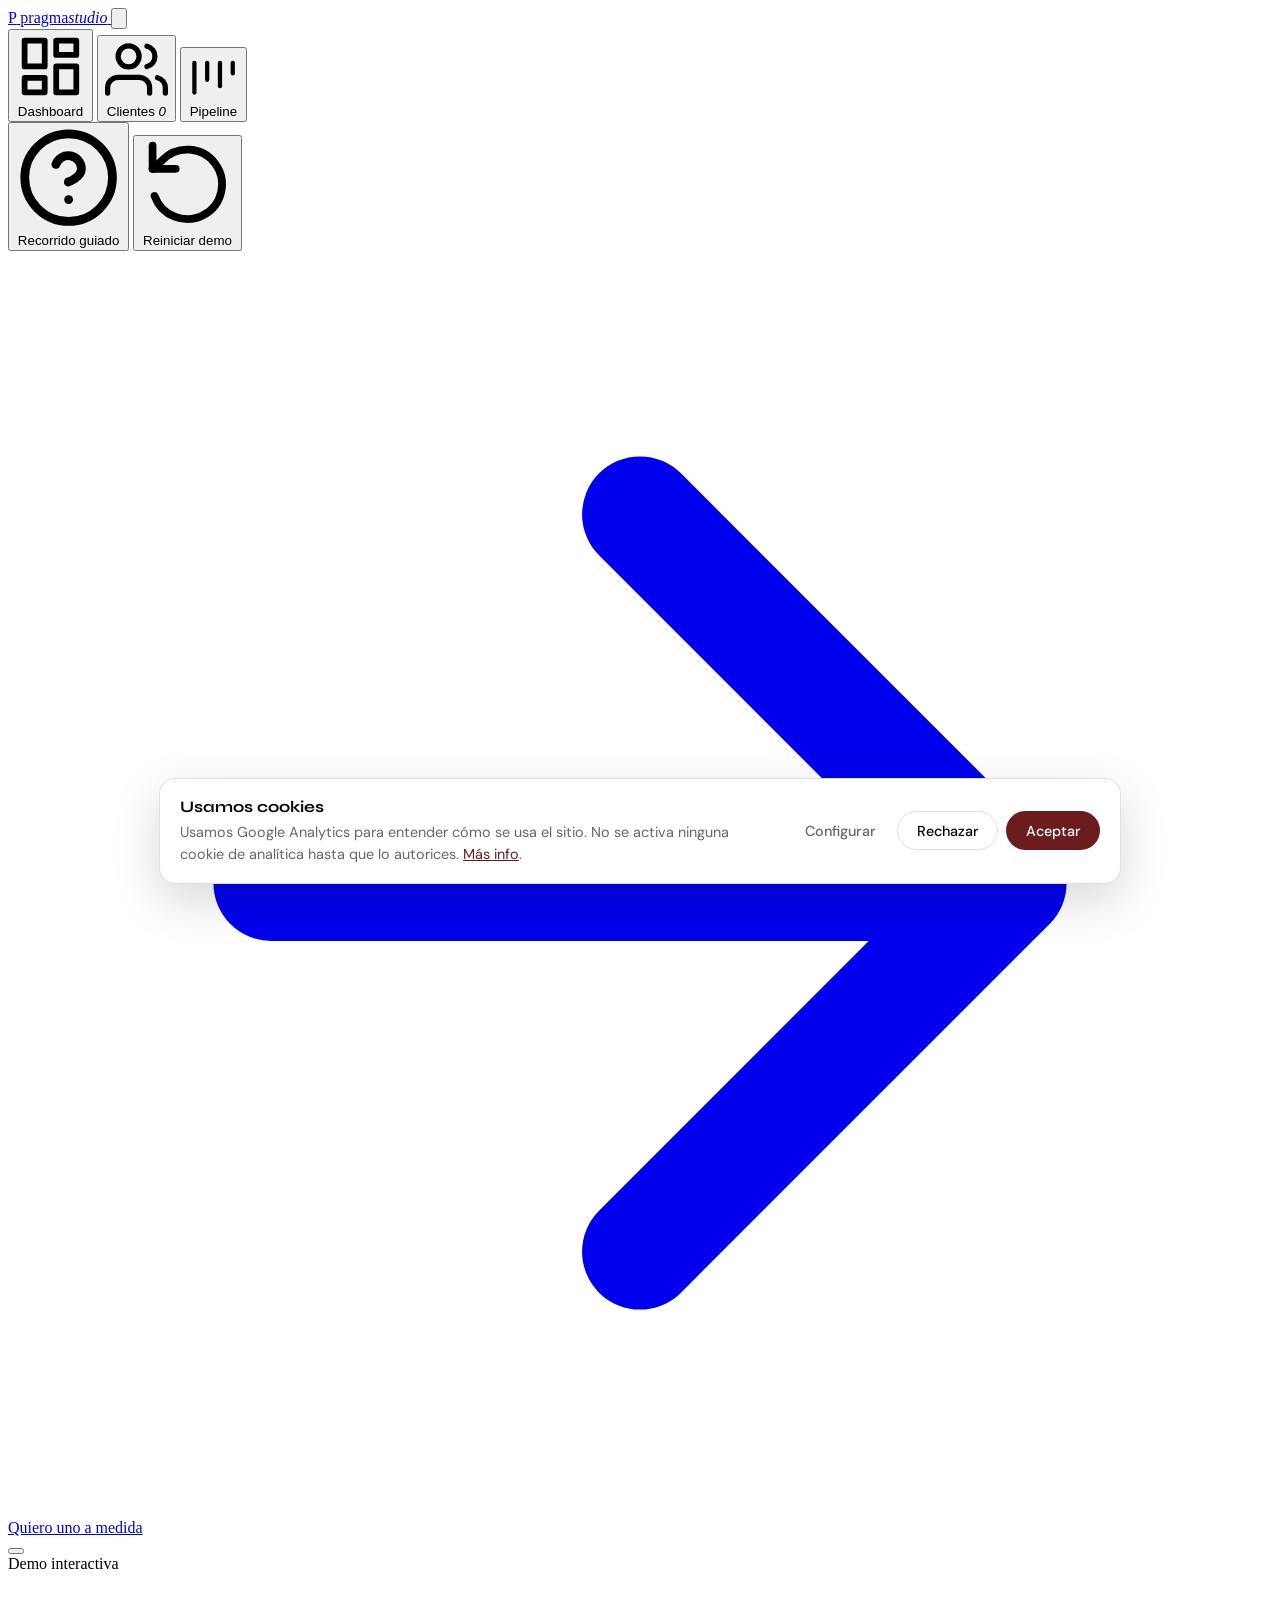
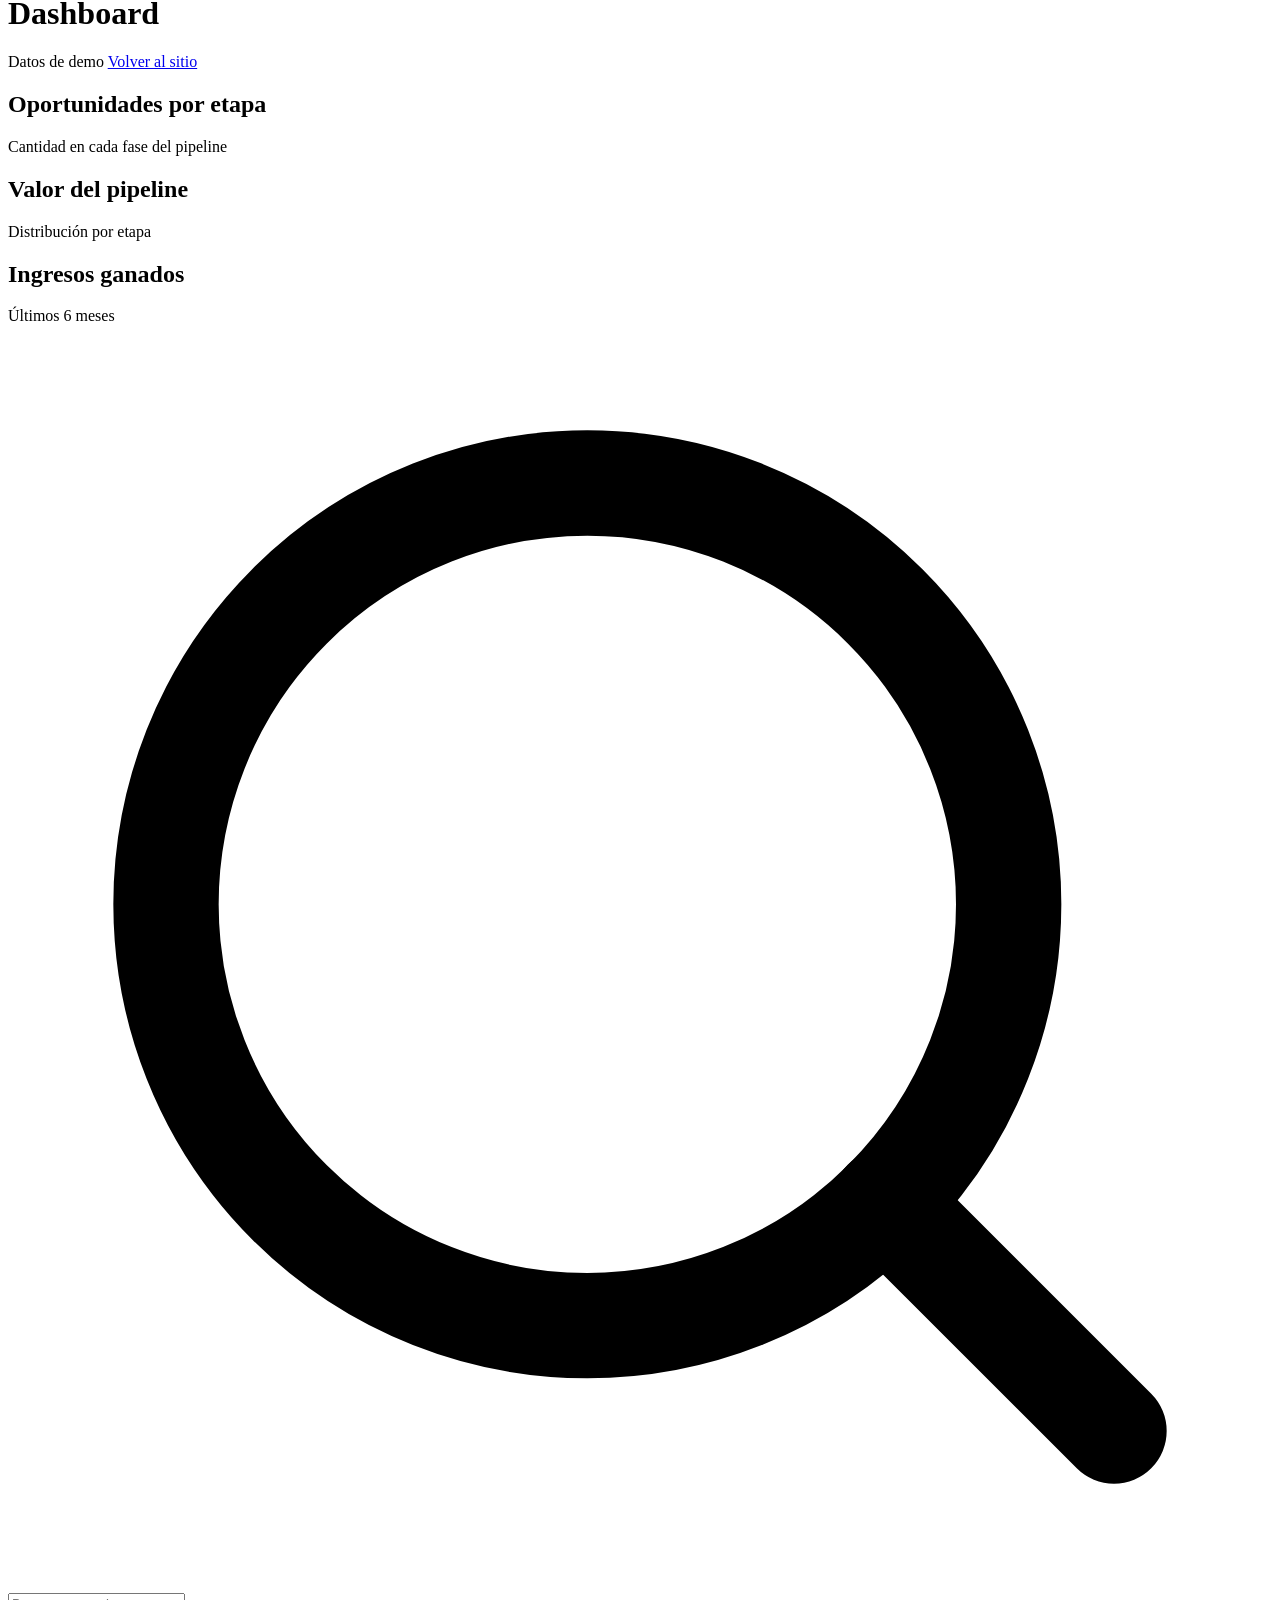
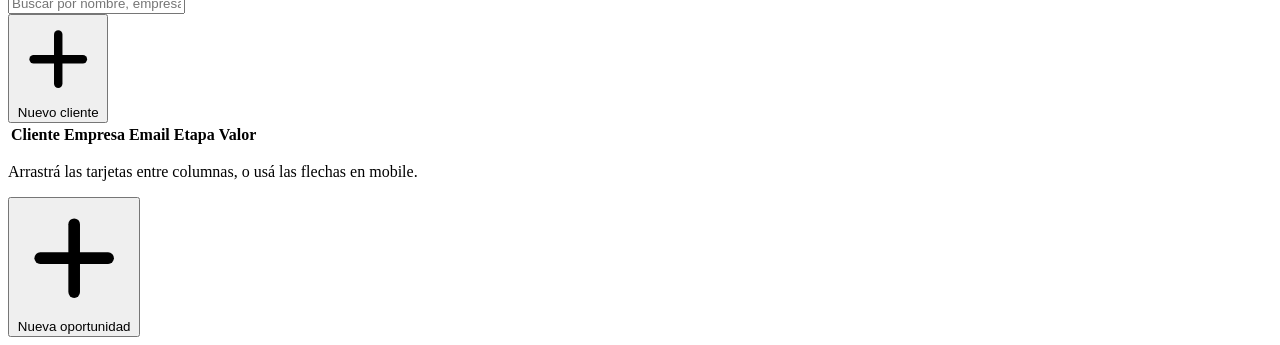
==== demo-crm.html @ 0d22bc85 "Add SEO, privacy, consent and AI-visibility infrastructure SEO técnico: - robots.txt (allow-all, Goo" ====
<!DOCTYPE html>
<html lang="es">

<head>
  <meta charset="UTF-8">
  <!-- Google tag (gtag.js) + Consent Mode v2 -->
  <script async src="https://www.googletagmanager.com/gtag/js?id=G-PVCRW4GH5Z"></script>
  <script>
    window.dataLayer = window.dataLayer || [];
    function gtag(){dataLayer.push(arguments);}
    // Consent Mode v2 — analítica/marketing denegados por defecto hasta que la persona lo autorice
    gtag('consent', 'default', {
      ad_storage: 'denied',
      ad_user_data: 'denied',
      ad_personalization: 'denied',
      analytics_storage: 'denied',
      wait_for_update: 500
    });
    // Restaurar una elección previa guardada (antes de config)
    try {
      var _pc = JSON.parse(localStorage.getItem('pragma-consent-v1') || 'null');
      if (_pc && _pc.analytics === true) {
        gtag('consent', 'update', { analytics_storage: 'granted' });
      }
    } catch (e) {}
    gtag('js', new Date());
    gtag('config', 'G-PVCRW4GH5Z');
  </script>
  <!-- Consentimiento de cookies -->
  <link rel="stylesheet" href="css/consent.css">
  <script src="js/consent.js" defer></script>
  <meta name="viewport" content="width=device-width, initial-scale=1.0">
  <title>Demo CRM — pragma studio</title>
  <meta name="description" content="Probá un mini CRM interactivo de pragma studio: dashboard, clientes y pipeline. Sin registro.">
  <meta name="robots" content="noindex">
  <link rel="canonical" href="https://pragmastudio.com.ar/demo-crm.html">
  <meta property="og:title" content="Demo CRM — pragma studio">
  <meta property="og:description" content="Mini CRM interactivo: dashboard, clientes y pipeline Kanban. Probalo sin registrarte.">
  <meta property="og:type" content="website">
  <meta property="og:url" content="https://pragmastudio.com.ar/demo-crm.html">
  <meta property="og:site_name" content="pragma studio">
  <meta property="og:locale" content="es_AR">
  <meta property="og:image" content="https://pragmastudio.com.ar/images/og-image.jpg">
  <meta property="og:image:width" content="1200">
  <meta property="og:image:height" content="630">
  <meta name="twitter:card" content="summary_large_image">
  <meta name="twitter:image" content="https://pragmastudio.com.ar/images/og-image.jpg">
  <link rel="icon" type="image/png" href="images/favicon.png">
  <link rel="apple-touch-icon" href="images/favicon.png">
  <meta name="theme-color" content="#0a0a0a">
  <link rel="preconnect" href="https://fonts.googleapis.com">
  <link rel="preconnect" href="https://fonts.gstatic.com" crossorigin>
  <link
    href="https://fonts.googleapis.com/css2?family=Syne:wght@400;500;600;700;800&family=DM+Sans:ital,opsz,wght@0,9..40,300;0,9..40,400;0,9..40,500;0,9..40,600;1,9..40,400&family=DM+Serif+Display:ital@0;1&family=JetBrains+Mono:wght@400;500;600&display=swap"
    rel="stylesheet">
  <link rel="stylesheet" href="css/demo-crm.css">
</head>

<body>
  <div class="crm" id="crm">
    <!-- ══════ SIDEBAR ══════ -->
    <aside class="crm-sidebar" id="sidebar">
      <div class="side-head">
        <a href="index.html" class="side-brand" aria-label="pragma studio">
          <span class="side-brand-mark">P</span>
          <span class="side-brand-text">pragma<em>studio</em></span>
        </a>
        <button class="side-collapse" id="collapseBtn" aria-label="Contraer menú" title="Contraer">
          <svg viewBox="0 0 24 24" fill="none" stroke="currentColor" stroke-width="2" stroke-linecap="round" stroke-linejoin="round"><path d="M15 18l-6-6 6-6"/></svg>
        </button>
      </div>

      <nav class="side-nav" id="sideNav">
        <button class="side-link active" data-view="dashboard">
          <svg viewBox="0 0 24 24" fill="none" stroke="currentColor" stroke-width="2" stroke-linecap="round" stroke-linejoin="round"><rect x="3" y="3" width="7" height="9"/><rect x="14" y="3" width="7" height="5"/><rect x="14" y="12" width="7" height="9"/><rect x="3" y="16" width="7" height="5"/></svg>
          <span>Dashboard</span>
        </button>
        <button class="side-link" data-view="clientes">
          <svg viewBox="0 0 24 24" fill="none" stroke="currentColor" stroke-width="2" stroke-linecap="round" stroke-linejoin="round"><path d="M17 21v-2a4 4 0 0 0-4-4H5a4 4 0 0 0-4 4v2"/><circle cx="9" cy="7" r="4"/><path d="M23 21v-2a4 4 0 0 0-3-3.87"/><path d="M16 3.13a4 4 0 0 1 0 7.75"/></svg>
          <span>Clientes</span>
          <em class="side-badge" id="navClientCount">0</em>
        </button>
        <button class="side-link" data-view="pipeline">
          <svg viewBox="0 0 24 24" fill="none" stroke="currentColor" stroke-width="2" stroke-linecap="round" stroke-linejoin="round"><line x1="3" y1="6" x2="3" y2="20"/><line x1="9" y1="6" x2="9" y2="14"/><line x1="15" y1="6" x2="15" y2="17"/><line x1="21" y1="6" x2="21" y2="11"/></svg>
          <span>Pipeline</span>
        </button>
      </nav>

      <div class="side-foot">
        <button class="side-tool" id="tourBtn">
          <svg viewBox="0 0 24 24" fill="none" stroke="currentColor" stroke-width="2" stroke-linecap="round" stroke-linejoin="round"><circle cx="12" cy="12" r="10"/><path d="M9.09 9a3 3 0 0 1 5.83 1c0 2-3 3-3 3"/><line x1="12" y1="17" x2="12.01" y2="17"/></svg>
          <span>Recorrido guiado</span>
        </button>
        <button class="side-tool" id="resetBtn">
          <svg viewBox="0 0 24 24" fill="none" stroke="currentColor" stroke-width="2" stroke-linecap="round" stroke-linejoin="round"><path d="M3 2v6h6"/><path d="M3.51 15a9 9 0 1 0 2.13-9.36L3 8"/></svg>
          <span>Reiniciar demo</span>
        </button>
        <a class="side-cta" href="https://wa.me/5493512145673?text=Hola!%20Vi%20la%20demo%20del%20CRM%20y%20me%20gustar%C3%ADa%20un%20sistema%20a%20medida." target="_blank" rel="noopener">
          <svg viewBox="0 0 24 24" fill="none" stroke="currentColor" stroke-width="2.2" stroke-linecap="round" stroke-linejoin="round"><path d="M5 12h14M12 5l7 7-7 7"/></svg>
          <span>Quiero uno a medida</span>
        </a>
      </div>
    </aside>

    <div class="sidebar-scrim" id="sidebarScrim" aria-hidden="true"></div>

    <!-- ══════ MAIN ══════ -->
    <div class="crm-main">
      <header class="crm-topbar">
        <button class="top-burger" id="burgerBtn" aria-label="Abrir menú">
          <span></span><span></span><span></span>
        </button>
        <div class="top-title">
          <span class="top-eyebrow">Demo interactiva</span>
          <h1 id="viewTitle">Dashboard</h1>
        </div>
        <div class="top-actions">
          <span class="demo-pill" title="Todos los datos son ficticios y viven solo en tu navegador">
            <span class="demo-dot"></span> Datos de demo
          </span>
          <a class="top-exit" href="index.html">Volver al sitio</a>
        </div>
      </header>

      <main class="crm-content">
        <!-- DASHBOARD -->
        <section class="view active" data-view="dashboard" id="view-dashboard">
          <div class="kpi-row" id="kpiRow"></div>
          <div class="dash-grid">
            <div class="panel">
              <div class="panel-head">
                <h2>Oportunidades por etapa</h2>
                <span class="panel-sub">Cantidad en cada fase del pipeline</span>
              </div>
              <div class="chart-bars" id="chartStages"></div>
            </div>
            <div class="panel">
              <div class="panel-head">
                <h2>Valor del pipeline</h2>
                <span class="panel-sub">Distribución por etapa</span>
              </div>
              <div class="chart-donut-wrap">
                <div id="chartDonut"></div>
                <ul class="donut-legend" id="donutLegend"></ul>
              </div>
            </div>
            <div class="panel panel-wide">
              <div class="panel-head">
                <h2>Ingresos ganados</h2>
                <span class="panel-sub">Últimos 6 meses</span>
              </div>
              <div class="chart-area" id="chartRevenue"></div>
            </div>
          </div>
        </section>

        <!-- CLIENTES -->
        <section class="view" data-view="clientes" id="view-clientes">
          <div class="toolbar">
            <div class="search">
              <svg viewBox="0 0 24 24" fill="none" stroke="currentColor" stroke-width="2" stroke-linecap="round" stroke-linejoin="round"><circle cx="11" cy="11" r="8"/><line x1="21" y1="21" x2="16.65" y2="16.65"/></svg>
              <input type="text" id="clientSearch" placeholder="Buscar por nombre, empresa o email…">
            </div>
            <button class="btn-accent" id="newClientBtn">
              <svg viewBox="0 0 24 24" fill="none" stroke="currentColor" stroke-width="2.4" stroke-linecap="round" stroke-linejoin="round"><line x1="12" y1="5" x2="12" y2="19"/><line x1="5" y1="12" x2="19" y2="12"/></svg>
              Nuevo cliente
            </button>
          </div>
          <div class="table-wrap">
            <table class="data-table">
              <thead>
                <tr>
                  <th>Cliente</th><th class="col-hide-sm">Empresa</th><th class="col-hide-sm">Email</th>
                  <th>Etapa</th><th class="num">Valor</th>
                </tr>
              </thead>
              <tbody id="clientRows"></tbody>
            </table>
            <div class="empty-state" id="clientEmpty" hidden>
              <p>No encontramos clientes con ese criterio.</p>
            </div>
          </div>
        </section>

        <!-- PIPELINE -->
        <section class="view" data-view="pipeline" id="view-pipeline">
          <div class="toolbar">
            <p class="pipeline-hint">Arrastrá las tarjetas entre columnas, o usá las flechas en mobile.</p>
            <button class="btn-accent" id="newDealBtn">
              <svg viewBox="0 0 24 24" fill="none" stroke="currentColor" stroke-width="2.4" stroke-linecap="round" stroke-linejoin="round"><line x1="12" y1="5" x2="12" y2="19"/><line x1="5" y1="12" x2="19" y2="12"/></svg>
              Nueva oportunidad
            </button>
          </div>
          <div class="kanban" id="kanban"></div>
        </section>
      </main>
    </div>
  </div>

  <!-- ══════ MODAL ══════ -->
  <div class="modal-backdrop" id="modalBackdrop" hidden>
    <div class="modal" role="dialog" aria-modal="true" aria-labelledby="modalTitle">
      <div class="modal-head">
        <h3 id="modalTitle">Nuevo cliente</h3>
        <button class="modal-close" id="modalClose" aria-label="Cerrar">
          <svg viewBox="0 0 24 24" fill="none" stroke="currentColor" stroke-width="2" stroke-linecap="round" stroke-linejoin="round"><line x1="18" y1="6" x2="6" y2="18"/><line x1="6" y1="6" x2="18" y2="18"/></svg>
        </button>
      </div>
      <div class="modal-body" id="modalBody"></div>
    </div>
  </div>

  <!-- ══════ TOUR ══════ -->
  <div class="tour" id="tour" hidden>
    <div class="tour-spot" id="tourSpot"></div>
    <div class="tour-pop" id="tourPop">
      <span class="tour-step" id="tourStep"></span>
      <h4 id="tourTitle"></h4>
      <p id="tourText"></p>
      <div class="tour-actions">
        <button class="tour-skip" id="tourSkip">Saltar</button>
        <div class="tour-nav">
          <button class="tour-prev" id="tourPrev">Atrás</button>
          <button class="tour-next" id="tourNext">Siguiente</button>
        </div>
      </div>
    </div>
  </div>

  <div class="toast" id="toast" hidden></div>

  <script src="js/demo-crm.js"></script>
</body>

</html>
---- css/consent.css ----
/* ============================================================
   pragma studio — estilos del consentimiento de cookies
   Paleta y tipografías alineadas con el sitio.
   ============================================================ */
#pragma-consent {
  --pc-bg: #ffffff;
  --pc-ink: #0a0a0a;
  --pc-ink-2: #666666;
  --pc-line: rgba(10, 10, 10, 0.12);
  --pc-bordo: #6b1c1c;
  --pc-bordo-hover: #8a2626;
  --pc-green: #22c55e;
  font-family: 'DM Sans', system-ui, -apple-system, sans-serif;
  color: var(--pc-ink);
}

#pragma-consent [hidden] { display: none !important; }

/* ---------- Banner ---------- */
.pc-banner {
  position: fixed;
  left: 0;
  right: 0;
  bottom: 0;
  z-index: 2147483000;
  padding: 1rem;
  display: flex;
  justify-content: center;
  animation: pc-rise 0.35s ease;
}

@keyframes pc-rise {
  from { transform: translateY(20px); opacity: 0; }
  to { transform: translateY(0); opacity: 1; }
}

.pc-banner-inner {
  width: 100%;
  max-width: 920px;
  background: var(--pc-bg);
  border: 1px solid var(--pc-line);
  border-radius: 16px;
  box-shadow: 0 16px 48px rgba(10, 10, 10, 0.16);
  padding: 1.1rem 1.25rem;
  display: flex;
  align-items: center;
  gap: 1.25rem;
  flex-wrap: wrap;
}

.pc-banner-text { flex: 1 1 320px; min-width: 260px; }
.pc-banner-text strong { font-family: 'Syne', sans-serif; font-weight: 700; font-size: 1rem; }
.pc-banner-text p { margin: 0.3rem 0 0; color: var(--pc-ink-2); font-size: 0.9rem; line-height: 1.5; }
.pc-banner-text a { color: var(--pc-bordo); text-decoration: underline; }

.pc-banner-actions {
  display: flex;
  gap: 0.5rem;
  align-items: center;
  flex-wrap: wrap;
}

/* ---------- Botones ---------- */
.pc-btn {
  font: inherit;
  font-size: 0.9rem;
  font-weight: 500;
  border-radius: 999px;
  padding: 0.6rem 1.15rem;
  cursor: pointer;
  border: 1px solid transparent;
  transition: transform 0.15s ease, background 0.2s ease, color 0.2s ease, border-color 0.2s ease;
  white-space: nowrap;
}
.pc-btn:hover { transform: translateY(-1px); }
.pc-btn:focus-visible { outline: 2px solid var(--pc-bordo); outline-offset: 2px; }

.pc-btn-solid { background: var(--pc-bordo); color: #fff; }
.pc-btn-solid:hover { background: var(--pc-bordo-hover); }

/* Rechazar: mismo tamaño y peso que Aceptar (igual facilidad) */
.pc-btn-outline { background: transparent; color: var(--pc-ink); border-color: var(--pc-line); }
.pc-btn-outline:hover { border-color: var(--pc-ink); }

.pc-btn-ghost { background: transparent; color: var(--pc-ink-2); padding-left: 0.75rem; padding-right: 0.75rem; }
.pc-btn-ghost:hover { color: var(--pc-ink); }

/* ---------- Modal ---------- */
.pc-modal {
  position: fixed;
  inset: 0;
  z-index: 2147483001;
  display: flex;
  align-items: center;
  justify-content: center;
  padding: 1.25rem;
}
.pc-modal-backdrop {
  position: absolute;
  inset: 0;
  background: rgba(10, 10, 10, 0.5);
  backdrop-filter: blur(2px);
}
.pc-modal-card {
  position: relative;
  width: 100%;
  max-width: 520px;
  max-height: 90vh;
  overflow-y: auto;
  background: var(--pc-bg);
  border-radius: 18px;
  box-shadow: 0 24px 60px rgba(10, 10, 10, 0.3);
  animation: pc-rise 0.3s ease;
}
.pc-modal-card:focus { outline: none; }

.pc-modal-head {
  display: flex;
  align-items: center;
  justify-content: space-between;
  padding: 1.25rem 1.4rem;
  border-bottom: 1px solid var(--pc-line);
}
.pc-modal-head h2 { font-family: 'Syne', sans-serif; font-weight: 700; font-size: 1.2rem; margin: 0; }
.pc-close {
  background: none; border: none; cursor: pointer;
  font-size: 1.6rem; line-height: 1; color: var(--pc-ink-2);
  width: 2rem; height: 2rem; border-radius: 50%;
}
.pc-close:hover { color: var(--pc-ink); background: rgba(10, 10, 10, 0.05); }

.pc-modal-body { padding: 0.5rem 1.4rem 0.75rem; }

.pc-cat { padding: 1rem 0; border-bottom: 1px solid var(--pc-line); }
.pc-cat:last-child { border-bottom: none; }
.pc-cat-top { display: flex; align-items: center; justify-content: space-between; gap: 1rem; }
.pc-cat-name { font-weight: 600; font-size: 0.98rem; }
.pc-cat-fixed { font-size: 0.8rem; color: var(--pc-green); font-weight: 500; }
.pc-cat p { margin: 0.4rem 0 0; color: var(--pc-ink-2); font-size: 0.88rem; line-height: 1.5; }

/* Switch */
.pc-switch { display: inline-flex; align-items: center; gap: 0.6rem; cursor: pointer; }
.pc-switch input { position: absolute; opacity: 0; width: 0; height: 0; }
.pc-slider {
  position: relative;
  width: 42px; height: 24px;
  background: #ccc8bf;
  border-radius: 999px;
  transition: background 0.2s ease;
  flex: none;
}
.pc-slider::before {
  content: '';
  position: absolute;
  top: 3px; left: 3px;
  width: 18px; height: 18px;
  background: #fff;
  border-radius: 50%;
  transition: transform 0.2s ease;
  box-shadow: 0 1px 3px rgba(0, 0, 0, 0.3);
}
.pc-switch input:checked + .pc-slider { background: var(--pc-green); }
.pc-switch input:checked + .pc-slider::before { transform: translateX(18px); }
.pc-switch input:focus-visible + .pc-slider { outline: 2px solid var(--pc-bordo); outline-offset: 2px; }

.pc-modal-foot {
  display: flex;
  gap: 0.6rem;
  justify-content: flex-end;
  padding: 1.1rem 1.4rem 1.4rem;
  border-top: 1px solid var(--pc-line);
  flex-wrap: wrap;
}

@media (max-width: 560px) {
  .pc-banner-actions { width: 100%; }
  .pc-banner-actions .pc-btn { flex: 1 1 auto; text-align: center; }
  .pc-modal-foot { flex-direction: column-reverse; }
  .pc-modal-foot .pc-btn { width: 100%; }
}

@media (prefers-reduced-motion: reduce) {
  .pc-banner, .pc-modal-card { animation: none; }
  .pc-btn:hover { transform: none; }
}
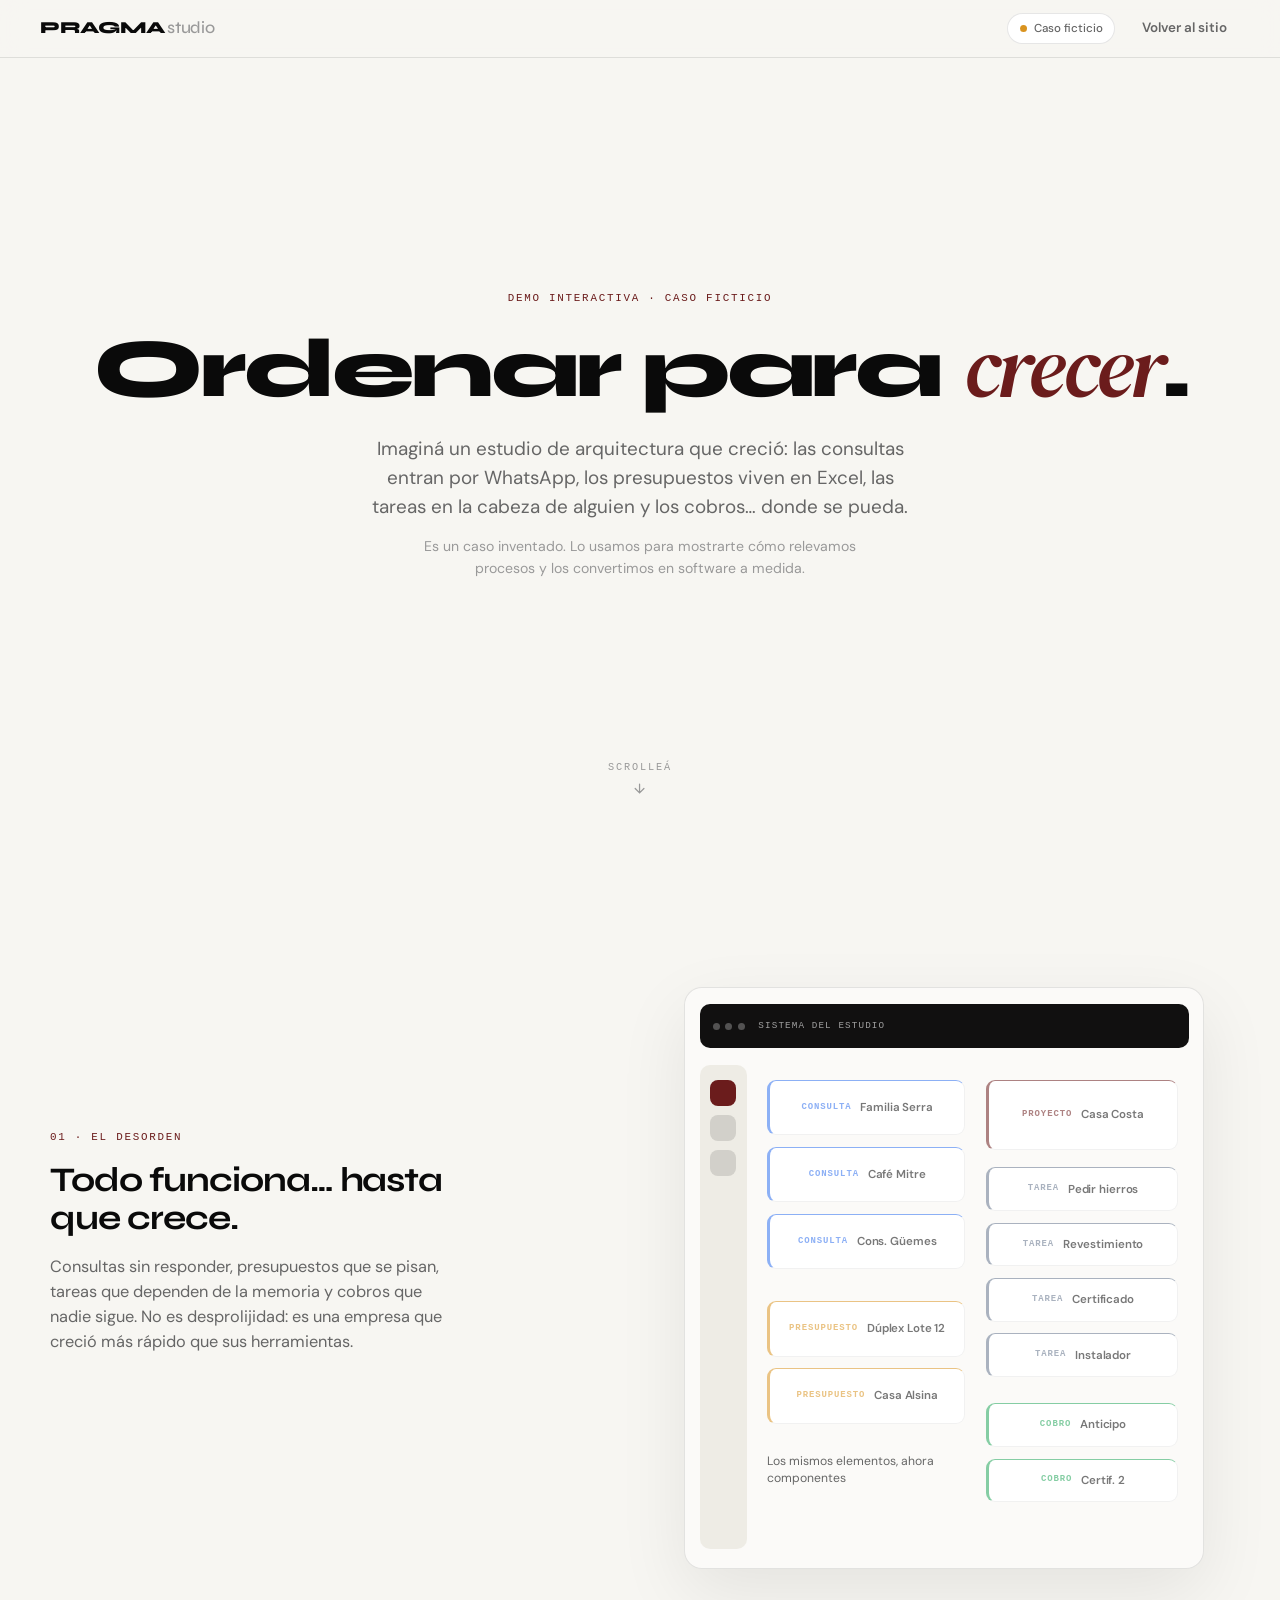
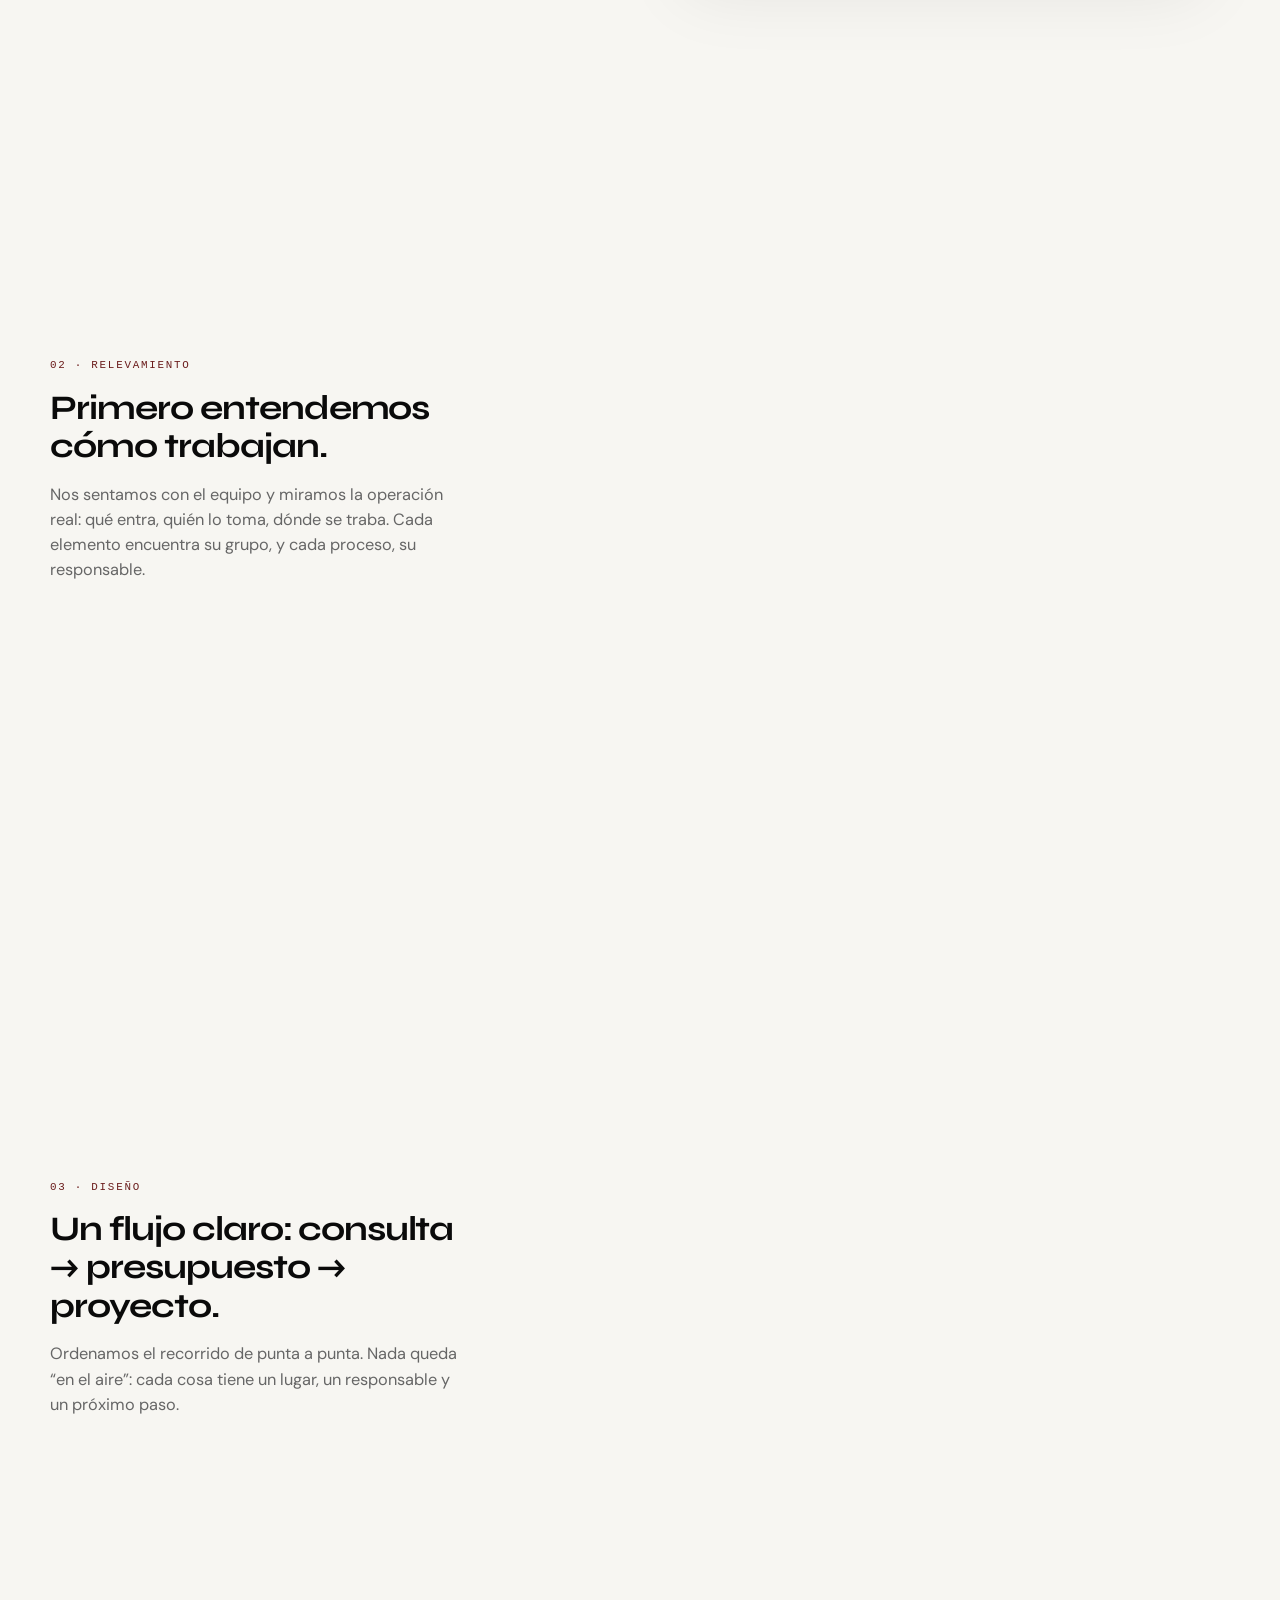
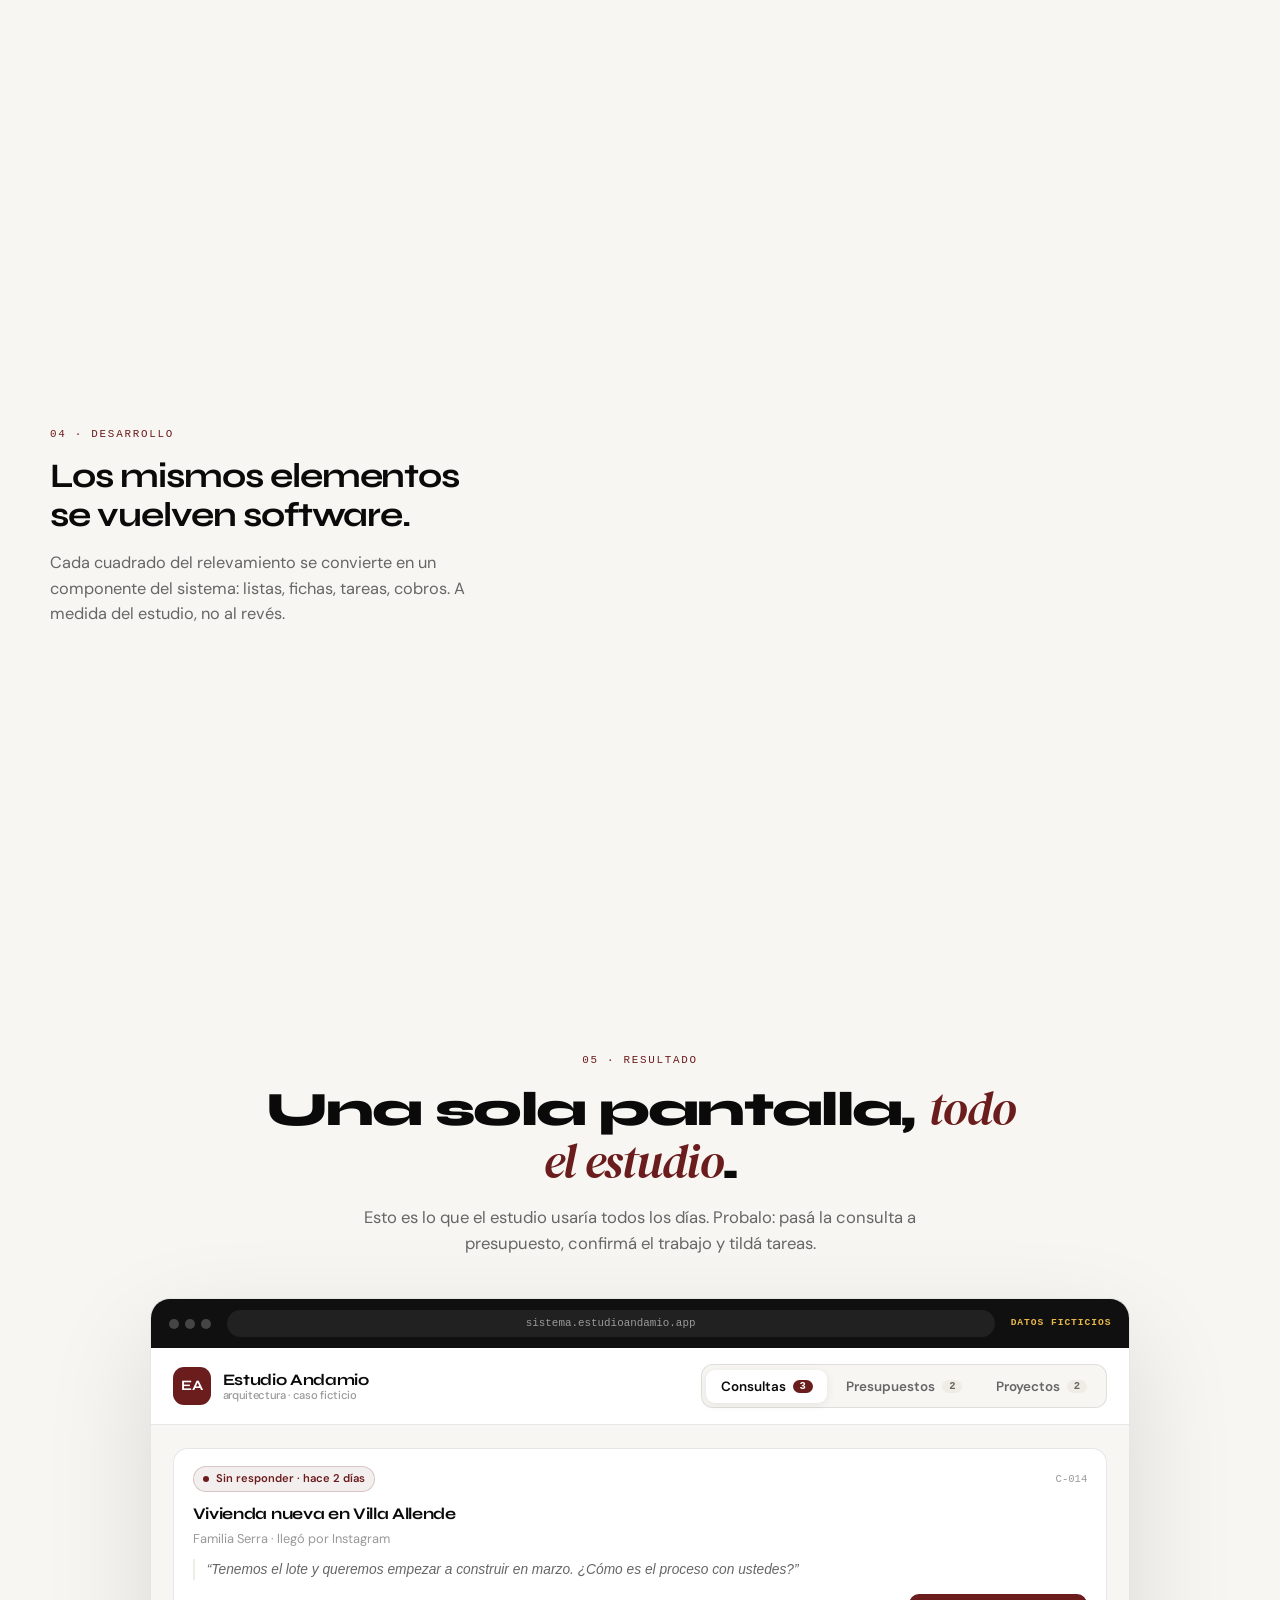
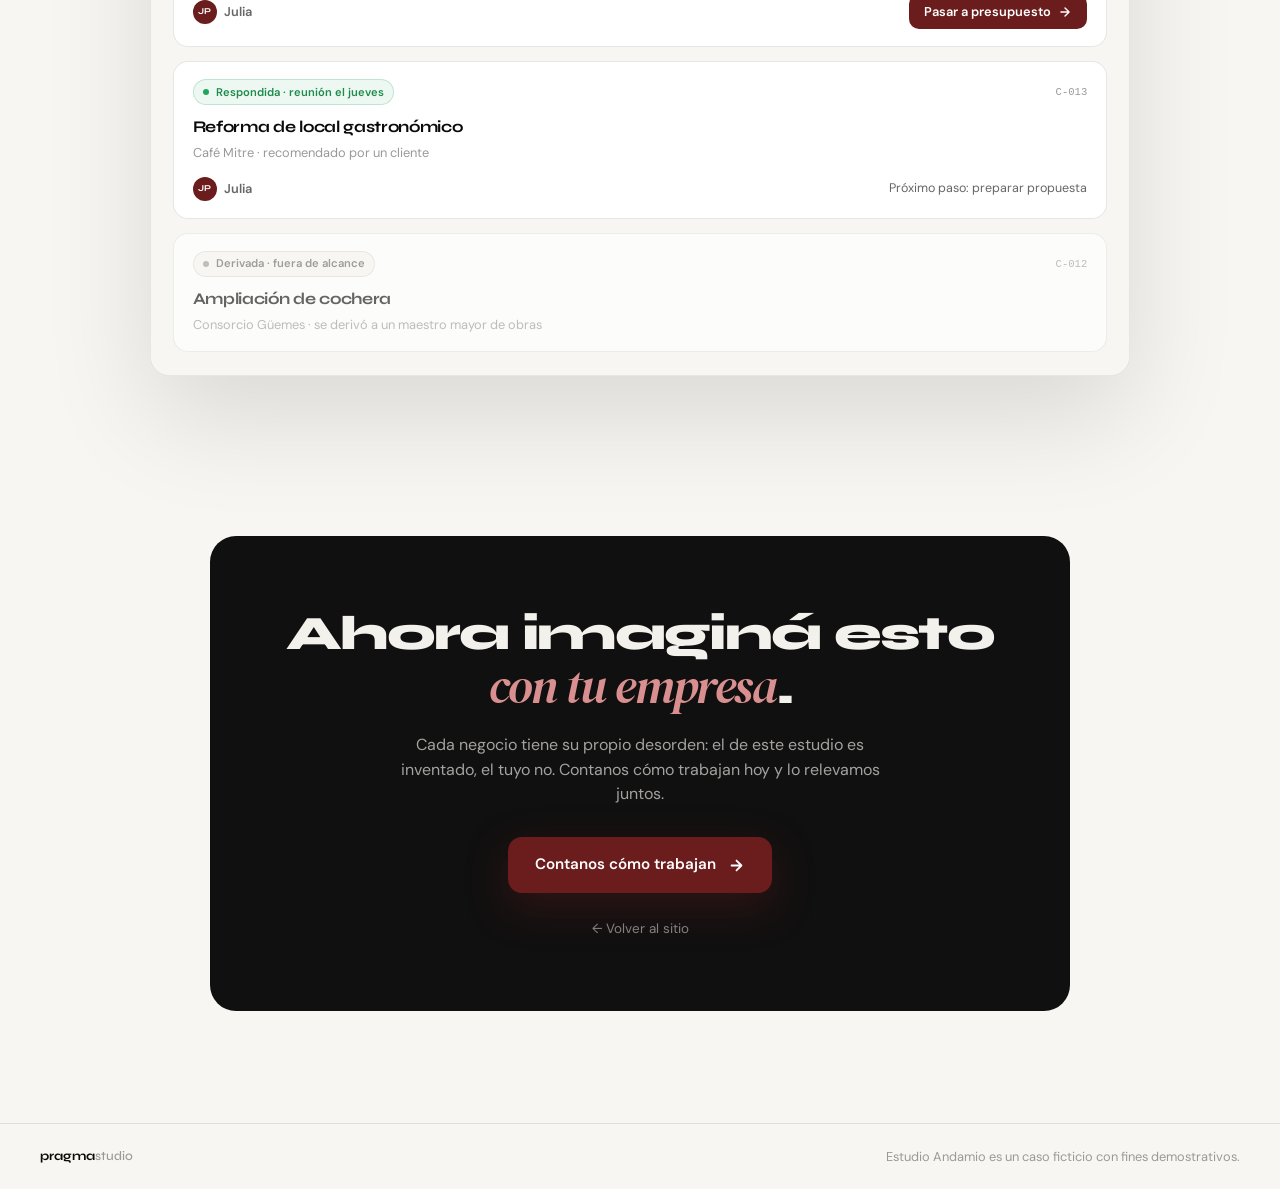
==== commit c106b332: "Rework CRM demo into "Ordenar para crecer" scroll journey Replace the generic mini-CRM with a scroll" ====
--- a/demo-crm.html
+++ b/demo-crm.html
@@ -3,51 +3,24 @@
 
 <head>
   <meta charset="UTF-8">
-  <!-- Google tag (gtag.js) + Consent Mode v2 -->
+  <!-- Google tag (gtag.js) -->
   <script async src="https://www.googletagmanager.com/gtag/js?id=G-PVCRW4GH5Z"></script>
   <script>
     window.dataLayer = window.dataLayer || [];
     function gtag(){dataLayer.push(arguments);}
-    // Consent Mode v2 — analítica/marketing denegados por defecto hasta que la persona lo autorice
-    gtag('consent', 'default', {
-      ad_storage: 'denied',
-      ad_user_data: 'denied',
-      ad_personalization: 'denied',
-      analytics_storage: 'denied',
-      wait_for_update: 500
-    });
-    // Restaurar una elección previa guardada (antes de config)
-    try {
-      var _pc = JSON.parse(localStorage.getItem('pragma-consent-v1') || 'null');
-      if (_pc && _pc.analytics === true) {
-        gtag('consent', 'update', { analytics_storage: 'granted' });
-      }
-    } catch (e) {}
     gtag('js', new Date());
     gtag('config', 'G-PVCRW4GH5Z');
   </script>
-  <!-- Consentimiento de cookies -->
-  <link rel="stylesheet" href="css/consent.css">
-  <script src="js/consent.js" defer></script>
   <meta name="viewport" content="width=device-width, initial-scale=1.0">
-  <title>Demo CRM — pragma studio</title>
-  <meta name="description" content="Probá un mini CRM interactivo de pragma studio: dashboard, clientes y pipeline. Sin registro.">
+  <title>Ordenar para crecer — pragma studio</title>
+  <meta name="description" content="Un recorrido interactivo: así releva PRAGMA los procesos de una empresa y los convierte en software a medida. Caso ficticio de un estudio de arquitectura.">
   <meta name="robots" content="noindex">
-  <link rel="canonical" href="https://pragmastudio.com.ar/demo-crm.html">
-  <meta property="og:title" content="Demo CRM — pragma studio">
-  <meta property="og:description" content="Mini CRM interactivo: dashboard, clientes y pipeline Kanban. Probalo sin registrarte.">
+  <meta property="og:title" content="Ordenar para crecer — pragma studio">
+  <meta property="og:description" content="Del desorden de Excel y WhatsApp a un sistema a medida. Recorrelo y probá el resultado, sin registrarte.">
   <meta property="og:type" content="website">
-  <meta property="og:url" content="https://pragmastudio.com.ar/demo-crm.html">
-  <meta property="og:site_name" content="pragma studio">
-  <meta property="og:locale" content="es_AR">
-  <meta property="og:image" content="https://pragmastudio.com.ar/images/og-image.jpg">
-  <meta property="og:image:width" content="1200">
-  <meta property="og:image:height" content="630">
-  <meta name="twitter:card" content="summary_large_image">
-  <meta name="twitter:image" content="https://pragmastudio.com.ar/images/og-image.jpg">
   <link rel="icon" type="image/png" href="images/favicon.png">
   <link rel="apple-touch-icon" href="images/favicon.png">
-  <meta name="theme-color" content="#0a0a0a">
+  <meta name="theme-color" content="#f7f6f2">
   <link rel="preconnect" href="https://fonts.googleapis.com">
   <link rel="preconnect" href="https://fonts.gstatic.com" crossorigin>
   <link
@@ -57,175 +30,338 @@
 </head>
 
 <body>
-  <div class="crm" id="crm">
-    <!-- ══════ SIDEBAR ══════ -->
-    <aside class="crm-sidebar" id="sidebar">
-      <div class="side-head">
-        <a href="index.html" class="side-brand" aria-label="pragma studio">
-          <span class="side-brand-mark">P</span>
-          <span class="side-brand-text">pragma<em>studio</em></span>
+  <a class="skip-link" href="#resultado">Saltar al demo interactivo</a>
+
+  <!-- ══════ NAV ══════ -->
+  <nav class="dnav">
+    <a href="index.html" class="dnav-brand">PRAGMA<span>studio</span></a>
+    <div class="dnav-right">
+      <span class="dnav-pill"><span class="dnav-dot"></span>Caso ficticio</span>
+      <a class="dnav-exit" href="index.html">Volver al sitio</a>
+    </div>
+  </nav>
+
+  <main>
+    <!-- ══════ HERO ══════ -->
+    <header class="dhero">
+      <p class="section-tag">Demo interactiva · Caso ficticio</p>
+      <h1>Ordenar para <em class="italic-bordo">crecer</em>.</h1>
+      <p class="dhero-desc">
+        Imaginá un estudio de arquitectura que creció: las consultas entran por WhatsApp,
+        los presupuestos viven en Excel, las tareas en la cabeza de alguien y los cobros… donde se pueda.
+      </p>
+      <p class="dhero-sub">
+        Es un caso inventado. Lo usamos para mostrarte cómo relevamos procesos y los convertimos en software a medida.
+      </p>
+      <div class="dhero-scroll" aria-hidden="true">
+        <span>Scrolleá</span>
+        <svg viewBox="0 0 24 24" fill="none" stroke="currentColor" stroke-width="2" stroke-linecap="round" stroke-linejoin="round"><path d="M12 5v14M5 12l7 7 7-7"/></svg>
+      </div>
+    </header>
+
+    <!-- ══════ RECORRIDO ══════ -->
+    <section class="journey" id="journey">
+      <div class="journey-grid">
+
+        <!-- Escenario sticky: los mismos cuadrados en cada etapa -->
+        <div class="stage-wrap" aria-hidden="true">
+          <div class="stage" id="stage" data-stage="1">
+
+            <!-- líneas del relevamiento (etapa 2) -->
+            <svg class="stage-links" viewBox="0 0 100 112" preserveAspectRatio="none">
+              <line x1="50" y1="55" x2="20" y2="22"/>
+              <line x1="50" y1="55" x2="78" y2="20"/>
+              <line x1="50" y1="55" x2="20" y2="74"/>
+              <line x1="50" y1="55" x2="78" y2="76"/>
+            </svg>
+
+            <!-- cuadrados: consultas -->
+            <div class="chip t-consulta" data-chip="c1"><span class="chip-label">Consulta</span><span class="chip-sub">Familia Serra</span></div>
+            <div class="chip t-consulta" data-chip="c2"><span class="chip-label">Consulta</span><span class="chip-sub">Café Mitre</span></div>
+            <div class="chip t-consulta" data-chip="c3"><span class="chip-label">Consulta</span><span class="chip-sub">Cons. Güemes</span></div>
+            <!-- presupuestos -->
+            <div class="chip t-presu" data-chip="p1"><span class="chip-label">Presupuesto</span><span class="chip-sub">Dúplex Lote 12</span></div>
+            <div class="chip t-presu" data-chip="p2"><span class="chip-label">Presupuesto</span><span class="chip-sub">Casa Alsina</span></div>
+            <!-- proyecto -->
+            <div class="chip t-proy" data-chip="pr1"><span class="chip-label">Proyecto</span><span class="chip-sub">Casa Costa</span></div>
+            <!-- tareas -->
+            <div class="chip t-tarea" data-chip="t1"><span class="chip-label">Tarea</span><span class="chip-sub">Pedir hierros</span></div>
+            <div class="chip t-tarea" data-chip="t2"><span class="chip-label">Tarea</span><span class="chip-sub">Revestimiento</span></div>
+            <div class="chip t-tarea" data-chip="t3"><span class="chip-label">Tarea</span><span class="chip-sub">Certificado</span></div>
+            <div class="chip t-tarea" data-chip="t4"><span class="chip-label">Tarea</span><span class="chip-sub">Instalador</span></div>
+            <!-- cobros -->
+            <div class="chip t-cobro" data-chip="m1"><span class="chip-label">Cobro</span><span class="chip-sub">Anticipo</span></div>
+            <div class="chip t-cobro" data-chip="m2"><span class="chip-label">Cobro</span><span class="chip-sub">Certif. 2</span></div>
+
+            <!-- etapa 1: el ruido -->
+            <div class="s1-only ghost ghost-wa" data-g="1">“¿Respondiste lo de Serra?”</div>
+            <div class="s1-only ghost ghost-wa" data-g="2">“Pasame el Excel de cobros”</div>
+            <div class="s1-only ghost ghost-xl" data-g="3">presupuestos_FINAL_v7.xlsx</div>
+            <div class="s1-only s1-badge">+7 pendientes</div>
+
+            <!-- etapa 2: clusters y personas -->
+            <div class="s2-only cluster-label" data-c="consultas">Consultas</div>
+            <div class="s2-only cluster-label" data-c="presu">Presupuestos</div>
+            <div class="s2-only cluster-label" data-c="tareas">Tareas</div>
+            <div class="s2-only cluster-label" data-c="cobros">Cobros</div>
+            <div class="s2-only person" data-p="1"><i>JP</i>Julia</div>
+            <div class="s2-only person" data-p="2"><i>MV</i>Marcos</div>
+            <div class="s2-only person" data-p="3"><i>SR</i>Sol</div>
+
+            <!-- etapa 3: el flujo -->
+            <div class="s3-only flow-head" data-f="1">Consulta<em>resp. Julia</em></div>
+            <div class="s3-only flow-head" data-f="2">Presupuesto<em>resp. Marcos</em></div>
+            <div class="s3-only flow-head" data-f="3">Proyecto<em>equipo + Sol</em></div>
+            <div class="s3-only flow-arrow" data-a="1">→</div>
+            <div class="s3-only flow-arrow" data-a="2">→</div>
+            <div class="s3-only flow-next">Cada paso con responsable y próximo paso</div>
+
+            <!-- etapa 4: wireframe del sistema -->
+            <div class="s4-only wf-frame"></div>
+            <div class="s4-only wf-topbar"><i></i><i></i><i></i><b>sistema del estudio</b></div>
+            <div class="s4-only wf-rail"><i></i><i></i><i></i></div>
+            <div class="s4-only wf-caption">Los mismos elementos, ahora componentes</div>
+          </div>
+        </div>
+
+        <!-- Pasos -->
+        <div class="steps">
+          <article class="step" data-stage="1" id="paso-1">
+            <p class="section-tag">01 · El desorden</p>
+            <h2>Todo funciona… hasta que crece.</h2>
+            <p>Consultas sin responder, presupuestos que se pisan, tareas que dependen de la memoria
+              y cobros que nadie sigue. No es desprolijidad: es una empresa que creció más rápido que sus herramientas.</p>
+          </article>
+
+          <article class="step" data-stage="2" id="paso-2">
+            <p class="section-tag">02 · Relevamiento</p>
+            <h2>Primero entendemos cómo trabajan.</h2>
+            <p>Nos sentamos con el equipo y miramos la operación real: qué entra, quién lo toma, dónde se traba.
+              Cada elemento encuentra su grupo, y cada proceso, su responsable.</p>
+          </article>
+
+          <article class="step" data-stage="3" id="paso-3">
+            <p class="section-tag">03 · Diseño</p>
+            <h2>Un flujo claro: consulta → presupuesto → proyecto.</h2>
+            <p>Ordenamos el recorrido de punta a punta. Nada queda “en el aire”:
+              cada cosa tiene un lugar, un responsable y un próximo paso.</p>
+          </article>
+
+          <article class="step" data-stage="4" id="paso-4">
+            <p class="section-tag">04 · Desarrollo</p>
+            <h2>Los mismos elementos se vuelven software.</h2>
+            <p>Cada cuadrado del relevamiento se convierte en un componente del sistema:
+              listas, fichas, tareas, cobros. A medida del estudio, no al revés.</p>
+          </article>
+        </div>
+      </div>
+    </section>
+
+    <!-- ══════ RESULTADO: el sistema ══════ -->
+    <section class="resultado" id="resultado">
+      <div class="resultado-head">
+        <p class="section-tag">05 · Resultado</p>
+        <h2>Una sola pantalla, <em class="italic-bordo">todo el estudio</em>.</h2>
+        <p class="resultado-desc">Esto es lo que el estudio usaría todos los días. Probalo:
+          pasá la consulta a presupuesto, confirmá el trabajo y tildá tareas.</p>
+      </div>
+
+      <div class="app" id="app">
+        <!-- chrome -->
+        <div class="app-chrome">
+          <span class="chrome-dots"><i></i><i></i><i></i></span>
+          <span class="chrome-url">sistema.estudioandamio.app</span>
+          <span class="chrome-badge">Datos ficticios</span>
+        </div>
+
+        <div class="app-top">
+          <div class="app-brand"><b>EA</b><span>Estudio Andamio<em>arquitectura · caso ficticio</em></span></div>
+          <div class="app-tabs" role="tablist" aria-label="Secciones del sistema">
+            <button class="app-tab active" role="tab" aria-selected="true" aria-controls="panel-consultas" id="tab-consultas" data-panel="consultas">Consultas <b data-count="consultas">3</b></button>
+            <button class="app-tab" role="tab" aria-selected="false" aria-controls="panel-presupuestos" id="tab-presupuestos" data-panel="presupuestos" tabindex="-1">Presupuestos <b data-count="presupuestos">2</b></button>
+            <button class="app-tab" role="tab" aria-selected="false" aria-controls="panel-proyectos" id="tab-proyectos" data-panel="proyectos" tabindex="-1">Proyectos <b data-count="proyectos">2</b></button>
+          </div>
+        </div>
+
+        <div class="app-body">
+          <!-- ── CONSULTAS ── -->
+          <section class="app-panel active" id="panel-consultas" role="tabpanel" aria-labelledby="tab-consultas" data-panel="consultas">
+            <h3 class="panel-title">Consultas</h3>
+
+            <article class="card" data-id="c14">
+              <div class="card-row">
+                <span class="tag tag-hot"><span class="tag-dot"></span>Sin responder · hace 2 días</span>
+                <span class="card-id">C-014</span>
+              </div>
+              <h4>Vivienda nueva en Villa Allende</h4>
+              <p class="card-meta">Familia Serra · llegó por Instagram</p>
+              <p class="card-note">“Tenemos el lote y queremos empezar a construir en marzo. ¿Cómo es el proceso con ustedes?”</p>
+              <div class="card-foot">
+                <span class="owner"><i class="av av-j">JP</i>Julia</span>
+                <button class="btn-mini" data-act="convertir-presupuesto" data-id="c14">Pasar a presupuesto
+                  <svg viewBox="0 0 24 24" fill="none" stroke="currentColor" stroke-width="2.4" stroke-linecap="round" stroke-linejoin="round"><path d="M5 12h14M12 5l7 7-7 7"/></svg>
+                </button>
+              </div>
+            </article>
+
+            <article class="card" data-id="c13">
+              <div class="card-row">
+                <span class="tag tag-ok"><span class="tag-dot"></span>Respondida · reunión el jueves</span>
+                <span class="card-id">C-013</span>
+              </div>
+              <h4>Reforma de local gastronómico</h4>
+              <p class="card-meta">Café Mitre · recomendado por un cliente</p>
+              <div class="card-foot">
+                <span class="owner"><i class="av av-j">JP</i>Julia</span>
+                <span class="next-step">Próximo paso: preparar propuesta</span>
+              </div>
+            </article>
+
+            <article class="card card-dim" data-id="c12">
+              <div class="card-row">
+                <span class="tag"><span class="tag-dot"></span>Derivada · fuera de alcance</span>
+                <span class="card-id">C-012</span>
+              </div>
+              <h4>Ampliación de cochera</h4>
+              <p class="card-meta">Consorcio Güemes · se derivó a un maestro mayor de obras</p>
+            </article>
+          </section>
+
+          <!-- ── PRESUPUESTOS ── -->
+          <section class="app-panel" id="panel-presupuestos" role="tabpanel" aria-labelledby="tab-presupuestos" data-panel="presupuestos">
+            <h3 class="panel-title">Presupuestos</h3>
+
+            <article class="card" data-id="p31">
+              <div class="card-row">
+                <span class="tag tag-warn"><span class="tag-dot"></span>Enviado · hace 5 días</span>
+                <span class="card-id">P-031</span>
+              </div>
+              <h4>Dúplex en Lote 12</h4>
+              <p class="card-meta">Hnos. Castro · a partir de la consulta C-010</p>
+              <ul class="items">
+                <li><span>Anteproyecto</span><b>$ 2.400.000</b></li>
+                <li><span>Documentación de obra</span><b>$ 3.100.000</b></li>
+                <li><span>Dirección de obra</span><b>$ 4.900.000</b></li>
+                <li class="items-total"><span>Total</span><b>$ 10.400.000</b></li>
+              </ul>
+              <div class="card-foot">
+                <span class="owner"><i class="av av-m">MV</i>Marcos</span>
+                <button class="btn-mini btn-confirm" data-act="confirmar-trabajo" data-id="p31">Confirmar trabajo
+                  <svg viewBox="0 0 24 24" fill="none" stroke="currentColor" stroke-width="2.6" stroke-linecap="round" stroke-linejoin="round"><polyline points="20 6 9 17 4 12"/></svg>
+                </button>
+              </div>
+            </article>
+
+            <article class="card" data-id="p30">
+              <div class="card-row">
+                <span class="tag"><span class="tag-dot"></span>En preparación · vence el viernes</span>
+                <span class="card-id">P-030</span>
+              </div>
+              <h4>Reforma Casa Alsina</h4>
+              <p class="card-meta">Vera y Asoc. · falta cotizar la carpintería</p>
+              <div class="card-foot">
+                <span class="owner"><i class="av av-m">MV</i>Marcos</span>
+                <span class="next-step">Próximo paso: pedir precio al carpintero</span>
+              </div>
+            </article>
+          </section>
+
+          <!-- ── PROYECTOS ── -->
+          <section class="app-panel" id="panel-proyectos" role="tabpanel" aria-labelledby="tab-proyectos" data-panel="proyectos">
+            <h3 class="panel-title">Proyectos</h3>
+
+            <article class="proj open" data-id="pr7">
+              <button class="proj-head" aria-expanded="true" data-act="toggle-proyecto">
+                <span class="proj-main">
+                  <span class="card-row">
+                    <span class="tag tag-build"><span class="tag-dot"></span>En obra</span>
+                    <span class="card-id">PR-07</span>
+                  </span>
+                  <h4>Casa Costa</h4>
+                  <p class="card-meta">Familia Ponce · dirección: Julia</p>
+                </span>
+                <span class="proj-side">
+                  <span class="proj-prog"><b data-prog="pr7">1/4</b> tareas</span>
+                  <svg class="proj-chev" viewBox="0 0 24 24" fill="none" stroke="currentColor" stroke-width="2.2" stroke-linecap="round" stroke-linejoin="round"><path d="M6 9l6 6 6-6"/></svg>
+                </span>
+              </button>
+              <div class="proj-body">
+                <p class="proj-next"><b>Próximo paso</b> Visita de obra — viernes 10:00 <span class="owner"><i class="av av-j">JP</i>Julia</span></p>
+                <div class="proj-cols">
+                  <div class="proj-tasks">
+                    <h5>Tareas</h5>
+                    <label class="task"><input type="checkbox" data-proj="pr7"><span class="task-box" aria-hidden="true"></span><span class="task-txt">Pedir hierros al corralón</span><span class="owner sm"><i class="av av-m">MV</i>Marcos</span></label>
+                    <label class="task"><input type="checkbox" data-proj="pr7"><span class="task-box" aria-hidden="true"></span><span class="task-txt">Aprobar revestimiento con el cliente</span><span class="owner sm"><i class="av av-j">JP</i>Julia</span></label>
+                    <label class="task"><input type="checkbox" data-proj="pr7" checked><span class="task-box" aria-hidden="true"></span><span class="task-txt">Cargar certificado mensual</span><span class="owner sm"><i class="av av-s">SR</i>Sol</span></label>
+                    <label class="task"><input type="checkbox" data-proj="pr7"><span class="task-box" aria-hidden="true"></span><span class="task-txt">Coordinar instalador eléctrico</span><span class="owner sm"><i class="av av-m">MV</i>Marcos</span></label>
+                  </div>
+                  <div class="proj-pay">
+                    <h5>Cobros</h5>
+                    <div class="pay-row"><span>Anticipo</span><b>$ 3.500.000</b><em class="pay-ok">Cobrado</em></div>
+                    <div class="pay-row"><span>Certificado 2</span><b>$ 2.800.000</b><em class="pay-due">Vence 20/11</em></div>
+                  </div>
+                </div>
+              </div>
+            </article>
+
+            <article class="proj" data-id="pr6">
+              <button class="proj-head" aria-expanded="false" data-act="toggle-proyecto">
+                <span class="proj-main">
+                  <span class="card-row">
+                    <span class="tag tag-doc"><span class="tag-dot"></span>Documentación</span>
+                    <span class="card-id">PR-06</span>
+                  </span>
+                  <h4>Oficinas Nodo</h4>
+                  <p class="card-meta">Nodo Coworking · dirección: Marcos</p>
+                </span>
+                <span class="proj-side">
+                  <span class="proj-prog"><b data-prog="pr6">1/3</b> tareas</span>
+                  <svg class="proj-chev" viewBox="0 0 24 24" fill="none" stroke="currentColor" stroke-width="2.2" stroke-linecap="round" stroke-linejoin="round"><path d="M6 9l6 6 6-6"/></svg>
+                </span>
+              </button>
+              <div class="proj-body">
+                <p class="proj-next"><b>Próximo paso</b> Entregar planos en la municipalidad <span class="owner"><i class="av av-m">MV</i>Marcos</span></p>
+                <div class="proj-cols">
+                  <div class="proj-tasks">
+                    <h5>Tareas</h5>
+                    <label class="task"><input type="checkbox" data-proj="pr6" checked><span class="task-box" aria-hidden="true"></span><span class="task-txt">Ajustar planta según observaciones</span><span class="owner sm"><i class="av av-m">MV</i>Marcos</span></label>
+                    <label class="task"><input type="checkbox" data-proj="pr6"><span class="task-box" aria-hidden="true"></span><span class="task-txt">Firmar planos con el comitente</span><span class="owner sm"><i class="av av-j">JP</i>Julia</span></label>
+                    <label class="task"><input type="checkbox" data-proj="pr6"><span class="task-box" aria-hidden="true"></span><span class="task-txt">Pagar tasa municipal</span><span class="owner sm"><i class="av av-s">SR</i>Sol</span></label>
+                  </div>
+                  <div class="proj-pay">
+                    <h5>Cobros</h5>
+                    <div class="pay-row"><span>Etapa documentación</span><b>$ 1.900.000</b><em class="pay-ok">Cobrado</em></div>
+                    <div class="pay-row"><span>Saldo entrega</span><b>$ 1.100.000</b><em class="pay-due">Al entregar</em></div>
+                  </div>
+                </div>
+              </div>
+            </article>
+          </section>
+        </div>
+      </div>
+    </section>
+
+    <!-- ══════ CTA ══════ -->
+    <section class="dcta">
+      <div class="dcta-inner">
+        <h2>Ahora imaginá esto <em class="italic-bordo">con tu empresa</em>.</h2>
+        <p>Cada negocio tiene su propio desorden: el de este estudio es inventado, el tuyo no.
+          Contanos cómo trabajan hoy y lo relevamos juntos.</p>
+        <a class="btn-primary" href="https://wa.me/5493512145673?text=Hola!%20Hice%20el%20recorrido%20%E2%80%9COrdenar%20para%20crecer%E2%80%9D%20y%20quiero%20contarles%20c%C3%B3mo%20trabajamos%20en%20mi%20empresa." target="_blank" rel="noopener">
+          <span>Contanos cómo trabajan</span>
+          <span class="btn-arrow">
+            <svg viewBox="0 0 24 24" fill="none" stroke="currentColor" stroke-width="2.5" stroke-linecap="round" stroke-linejoin="round"><path d="M5 12h14M12 5l7 7-7 7"/></svg>
+          </span>
         </a>
-        <button class="side-collapse" id="collapseBtn" aria-label="Contraer menú" title="Contraer">
-          <svg viewBox="0 0 24 24" fill="none" stroke="currentColor" stroke-width="2" stroke-linecap="round" stroke-linejoin="round"><path d="M15 18l-6-6 6-6"/></svg>
-        </button>
-      </div>
-
-      <nav class="side-nav" id="sideNav">
-        <button class="side-link active" data-view="dashboard">
-          <svg viewBox="0 0 24 24" fill="none" stroke="currentColor" stroke-width="2" stroke-linecap="round" stroke-linejoin="round"><rect x="3" y="3" width="7" height="9"/><rect x="14" y="3" width="7" height="5"/><rect x="14" y="12" width="7" height="9"/><rect x="3" y="16" width="7" height="5"/></svg>
-          <span>Dashboard</span>
-        </button>
-        <button class="side-link" data-view="clientes">
-          <svg viewBox="0 0 24 24" fill="none" stroke="currentColor" stroke-width="2" stroke-linecap="round" stroke-linejoin="round"><path d="M17 21v-2a4 4 0 0 0-4-4H5a4 4 0 0 0-4 4v2"/><circle cx="9" cy="7" r="4"/><path d="M23 21v-2a4 4 0 0 0-3-3.87"/><path d="M16 3.13a4 4 0 0 1 0 7.75"/></svg>
-          <span>Clientes</span>
-          <em class="side-badge" id="navClientCount">0</em>
-        </button>
-        <button class="side-link" data-view="pipeline">
-          <svg viewBox="0 0 24 24" fill="none" stroke="currentColor" stroke-width="2" stroke-linecap="round" stroke-linejoin="round"><line x1="3" y1="6" x2="3" y2="20"/><line x1="9" y1="6" x2="9" y2="14"/><line x1="15" y1="6" x2="15" y2="17"/><line x1="21" y1="6" x2="21" y2="11"/></svg>
-          <span>Pipeline</span>
-        </button>
-      </nav>
-
-      <div class="side-foot">
-        <button class="side-tool" id="tourBtn">
-          <svg viewBox="0 0 24 24" fill="none" stroke="currentColor" stroke-width="2" stroke-linecap="round" stroke-linejoin="round"><circle cx="12" cy="12" r="10"/><path d="M9.09 9a3 3 0 0 1 5.83 1c0 2-3 3-3 3"/><line x1="12" y1="17" x2="12.01" y2="17"/></svg>
-          <span>Recorrido guiado</span>
-        </button>
-        <button class="side-tool" id="resetBtn">
-          <svg viewBox="0 0 24 24" fill="none" stroke="currentColor" stroke-width="2" stroke-linecap="round" stroke-linejoin="round"><path d="M3 2v6h6"/><path d="M3.51 15a9 9 0 1 0 2.13-9.36L3 8"/></svg>
-          <span>Reiniciar demo</span>
-        </button>
-        <a class="side-cta" href="https://wa.me/5493512145673?text=Hola!%20Vi%20la%20demo%20del%20CRM%20y%20me%20gustar%C3%ADa%20un%20sistema%20a%20medida." target="_blank" rel="noopener">
-          <svg viewBox="0 0 24 24" fill="none" stroke="currentColor" stroke-width="2.2" stroke-linecap="round" stroke-linejoin="round"><path d="M5 12h14M12 5l7 7-7 7"/></svg>
-          <span>Quiero uno a medida</span>
-        </a>
-      </div>
-    </aside>
-
-    <div class="sidebar-scrim" id="sidebarScrim" aria-hidden="true"></div>
-
-    <!-- ══════ MAIN ══════ -->
-    <div class="crm-main">
-      <header class="crm-topbar">
-        <button class="top-burger" id="burgerBtn" aria-label="Abrir menú">
-          <span></span><span></span><span></span>
-        </button>
-        <div class="top-title">
-          <span class="top-eyebrow">Demo interactiva</span>
-          <h1 id="viewTitle">Dashboard</h1>
-        </div>
-        <div class="top-actions">
-          <span class="demo-pill" title="Todos los datos son ficticios y viven solo en tu navegador">
-            <span class="demo-dot"></span> Datos de demo
-          </span>
-          <a class="top-exit" href="index.html">Volver al sitio</a>
-        </div>
-      </header>
-
-      <main class="crm-content">
-        <!-- DASHBOARD -->
-        <section class="view active" data-view="dashboard" id="view-dashboard">
-          <div class="kpi-row" id="kpiRow"></div>
-          <div class="dash-grid">
-            <div class="panel">
-              <div class="panel-head">
-                <h2>Oportunidades por etapa</h2>
-                <span class="panel-sub">Cantidad en cada fase del pipeline</span>
-              </div>
-              <div class="chart-bars" id="chartStages"></div>
-            </div>
-            <div class="panel">
-              <div class="panel-head">
-                <h2>Valor del pipeline</h2>
-                <span class="panel-sub">Distribución por etapa</span>
-              </div>
-              <div class="chart-donut-wrap">
-                <div id="chartDonut"></div>
-                <ul class="donut-legend" id="donutLegend"></ul>
-              </div>
-            </div>
-            <div class="panel panel-wide">
-              <div class="panel-head">
-                <h2>Ingresos ganados</h2>
-                <span class="panel-sub">Últimos 6 meses</span>
-              </div>
-              <div class="chart-area" id="chartRevenue"></div>
-            </div>
-          </div>
-        </section>
-
-        <!-- CLIENTES -->
-        <section class="view" data-view="clientes" id="view-clientes">
-          <div class="toolbar">
-            <div class="search">
-              <svg viewBox="0 0 24 24" fill="none" stroke="currentColor" stroke-width="2" stroke-linecap="round" stroke-linejoin="round"><circle cx="11" cy="11" r="8"/><line x1="21" y1="21" x2="16.65" y2="16.65"/></svg>
-              <input type="text" id="clientSearch" placeholder="Buscar por nombre, empresa o email…">
-            </div>
-            <button class="btn-accent" id="newClientBtn">
-              <svg viewBox="0 0 24 24" fill="none" stroke="currentColor" stroke-width="2.4" stroke-linecap="round" stroke-linejoin="round"><line x1="12" y1="5" x2="12" y2="19"/><line x1="5" y1="12" x2="19" y2="12"/></svg>
-              Nuevo cliente
-            </button>
-          </div>
-          <div class="table-wrap">
-            <table class="data-table">
-              <thead>
-                <tr>
-                  <th>Cliente</th><th class="col-hide-sm">Empresa</th><th class="col-hide-sm">Email</th>
-                  <th>Etapa</th><th class="num">Valor</th>
-                </tr>
-              </thead>
-              <tbody id="clientRows"></tbody>
-            </table>
-            <div class="empty-state" id="clientEmpty" hidden>
-              <p>No encontramos clientes con ese criterio.</p>
-            </div>
-          </div>
-        </section>
-
-        <!-- PIPELINE -->
-        <section class="view" data-view="pipeline" id="view-pipeline">
-          <div class="toolbar">
-            <p class="pipeline-hint">Arrastrá las tarjetas entre columnas, o usá las flechas en mobile.</p>
-            <button class="btn-accent" id="newDealBtn">
-              <svg viewBox="0 0 24 24" fill="none" stroke="currentColor" stroke-width="2.4" stroke-linecap="round" stroke-linejoin="round"><line x1="12" y1="5" x2="12" y2="19"/><line x1="5" y1="12" x2="19" y2="12"/></svg>
-              Nueva oportunidad
-            </button>
-          </div>
-          <div class="kanban" id="kanban"></div>
-        </section>
-      </main>
-    </div>
-  </div>
-
-  <!-- ══════ MODAL ══════ -->
-  <div class="modal-backdrop" id="modalBackdrop" hidden>
-    <div class="modal" role="dialog" aria-modal="true" aria-labelledby="modalTitle">
-      <div class="modal-head">
-        <h3 id="modalTitle">Nuevo cliente</h3>
-        <button class="modal-close" id="modalClose" aria-label="Cerrar">
-          <svg viewBox="0 0 24 24" fill="none" stroke="currentColor" stroke-width="2" stroke-linecap="round" stroke-linejoin="round"><line x1="18" y1="6" x2="6" y2="18"/><line x1="6" y1="6" x2="18" y2="18"/></svg>
-        </button>
-      </div>
-      <div class="modal-body" id="modalBody"></div>
-    </div>
-  </div>
-
-  <!-- ══════ TOUR ══════ -->
-  <div class="tour" id="tour" hidden>
-    <div class="tour-spot" id="tourSpot"></div>
-    <div class="tour-pop" id="tourPop">
-      <span class="tour-step" id="tourStep"></span>
-      <h4 id="tourTitle"></h4>
-      <p id="tourText"></p>
-      <div class="tour-actions">
-        <button class="tour-skip" id="tourSkip">Saltar</button>
-        <div class="tour-nav">
-          <button class="tour-prev" id="tourPrev">Atrás</button>
-          <button class="tour-next" id="tourNext">Siguiente</button>
-        </div>
-      </div>
-    </div>
-  </div>
+        <a class="dcta-back" href="index.html">← Volver al sitio</a>
+      </div>
+    </section>
+  </main>
+
+  <footer class="dfoot">
+    <span>pragma<b>studio</b></span>
+    <span class="dfoot-note">Estudio Andamio es un caso ficticio con fines demostrativos.</span>
+  </footer>
 
   <div class="toast" id="toast" hidden></div>
 
--- a/css/demo-crm.css
+++ b/css/demo-crm.css
@@ -0,0 +1,682 @@
+/* ═══════════════════════════════════════════════════════════
+   PRAGMA · Ordenar para crecer — recorrido + demo interactiva
+   Estilos autocontenidos (misma identidad que el sitio)
+   ═══════════════════════════════════════════════════════════ */
+:root {
+  --bg-primary: #f7f6f2;
+  --bg-secondary: #eeece5;
+  --bg-card: #ffffff;
+  --border-card: rgba(10, 10, 10, 0.10);
+  --text-primary: #0a0a0a;
+  --text-secondary: #666666;
+  --text-tertiary: #999999;
+  --accent-bordo: #6b1c1c;
+  --accent-bordo-hover: #8a2626;
+  --accent-green: #22a559;
+  --font-display: 'Syne', sans-serif;
+  --font-serif: 'DM Serif Display', Georgia, serif;
+  --font-body: 'DM Sans', sans-serif;
+  --font-mono: 'JetBrains Mono', ui-monospace, monospace;
+  --ease: cubic-bezier(0.16, 1, 0.3, 1);
+  /* colores por tipo de elemento (continuidad chips → sistema) */
+  --c-consulta: #2f6fed;
+  --c-presu: #d9931f;
+  --c-proy: #6b1c1c;
+  --c-tarea: #64748b;
+  --c-cobro: #22a559;
+  --nav-h: 58px;
+}
+
+* { box-sizing: border-box; margin: 0; padding: 0; }
+[hidden] { display: none !important; }
+
+html { scroll-behavior: smooth; }
+/* nota: overflow-x en <body> rompe position:sticky; solo se recorta en el root */
+html { overflow-x: hidden; }
+
+body {
+  font-family: var(--font-body);
+  background: var(--bg-primary);
+  color: var(--text-primary);
+  -webkit-font-smoothing: antialiased;
+  line-height: 1.55;
+}
+
+button { font-family: inherit; cursor: pointer; border: none; background: none; color: inherit; }
+a { color: inherit; text-decoration: none; }
+img, svg { display: block; }
+
+.skip-link {
+  position: absolute; left: 1rem; top: -4rem; z-index: 200;
+  background: var(--text-primary); color: #fff; padding: 0.7rem 1.1rem;
+  border-radius: 0 0 10px 10px; font-size: 0.85rem; font-weight: 600;
+  transition: top 0.25s;
+}
+.skip-link:focus { top: 0; }
+
+.section-tag {
+  font-family: var(--font-mono); font-size: 0.68rem; font-weight: 500;
+  letter-spacing: 0.16em; text-transform: uppercase; color: var(--accent-bordo);
+}
+.italic-bordo { font-family: var(--font-serif); font-style: italic; font-weight: 400; color: var(--accent-bordo); }
+
+/* ═══════════ NAV ═══════════ */
+.dnav {
+  position: fixed; top: 0; left: 0; right: 0; z-index: 100; height: var(--nav-h);
+  display: flex; align-items: center; justify-content: space-between;
+  padding: 0 clamp(1rem, 4vw, 2.5rem);
+  background: rgba(247, 246, 242, 0.82); backdrop-filter: blur(12px);
+  border-bottom: 1px solid var(--border-card);
+}
+.dnav-brand { font-family: var(--font-display); font-weight: 800; font-size: 1.05rem; letter-spacing: -0.02em; }
+.dnav-brand span { color: var(--text-tertiary); font-weight: 500; margin-left: 0.15rem; }
+.dnav-right { display: flex; align-items: center; gap: 0.9rem; }
+.dnav-pill {
+  display: inline-flex; align-items: center; gap: 0.45rem;
+  font-size: 0.72rem; font-weight: 500; color: var(--text-secondary);
+  background: var(--bg-card); border: 1px solid var(--border-card);
+  padding: 0.32rem 0.7rem; border-radius: 999px;
+}
+.dnav-dot { width: 7px; height: 7px; border-radius: 50%; background: var(--c-presu); }
+.dnav-exit { font-size: 0.84rem; font-weight: 600; color: var(--text-secondary); padding: 0.45rem 0.8rem; border-radius: 10px; transition: background 0.2s, color 0.2s; }
+.dnav-exit:hover { background: var(--bg-secondary); color: var(--text-primary); }
+
+/* ═══════════ HERO ═══════════ */
+.dhero {
+  min-height: 92vh; min-height: 92svh;
+  display: flex; flex-direction: column; justify-content: center; align-items: center;
+  text-align: center; padding: calc(var(--nav-h) + 3rem) 1.25rem 4rem;
+  position: relative;
+}
+.dhero h1 {
+  font-family: var(--font-display); font-weight: 800;
+  font-size: clamp(2.6rem, 7.5vw, 5.2rem); letter-spacing: -0.04em; line-height: 1.02;
+  margin: 1.1rem 0 1.4rem; max-width: 14ch;
+}
+.dhero-desc { max-width: 34rem; font-size: clamp(1rem, 2.2vw, 1.18rem); color: var(--text-secondary); }
+.dhero-sub { max-width: 30rem; font-size: 0.88rem; color: var(--text-tertiary); margin-top: 0.9rem; }
+.dhero-scroll {
+  position: absolute; bottom: 2rem; left: 50%; transform: translateX(-50%);
+  display: flex; flex-direction: column; align-items: center; gap: 0.3rem;
+  font-family: var(--font-mono); font-size: 0.64rem; letter-spacing: 0.18em; text-transform: uppercase;
+  color: var(--text-tertiary);
+}
+.dhero-scroll svg { width: 15px; height: 15px; animation: nudge 1.8s ease-in-out infinite; }
+@keyframes nudge { 0%, 100% { transform: translateY(0); } 50% { transform: translateY(5px); } }
+
+/* ═══════════ JOURNEY LAYOUT ═══════════ */
+.journey { padding: 0 clamp(1rem, 4vw, 3rem); }
+.journey-grid {
+  max-width: 1180px; margin: 0 auto;
+  display: grid; grid-template-columns: 1fr 1.05fr; gap: clamp(2rem, 5vw, 4.5rem);
+  align-items: start;
+}
+.stage-wrap {
+  order: 2;
+  position: sticky; top: 0; height: 100vh; height: 100svh;
+  display: flex; align-items: center; justify-content: center;
+}
+
+.steps { order: 1; }
+.step {
+  min-height: 92vh;
+  display: flex; flex-direction: column; justify-content: center;
+  max-width: 26rem;
+}
+.step h2 {
+  font-family: var(--font-display); font-weight: 700;
+  font-size: clamp(1.55rem, 3.2vw, 2.15rem); letter-spacing: -0.03em; line-height: 1.12;
+  margin: 0.9rem 0 1rem;
+}
+.step p:not(.section-tag) { color: var(--text-secondary); font-size: 1.02rem; }
+
+/* reveals (solo con JS) */
+html.js .reveal { opacity: 0; transform: translateY(26px); transition: opacity 0.9s var(--ease), transform 0.9s var(--ease); }
+html.js .reveal.in { opacity: 1; transform: none; }
+
+/* ═══════════ STAGE (escenario) ═══════════ */
+.stage {
+  position: relative;
+  width: min(520px, 100%);
+  aspect-ratio: 100 / 112;
+  max-height: 86vh;
+}
+
+/* líneas (etapa 2) */
+.stage-links { position: absolute; inset: 0; width: 100%; height: 100%; overflow: visible; }
+.stage-links line {
+  stroke: var(--accent-bordo); stroke-width: 1.5; vector-effect: non-scaling-stroke;
+  stroke-dasharray: 5 5; opacity: 0; transition: opacity 0.7s 0.35s;
+}
+.stage[data-stage="2"] .stage-links line { opacity: 0.45; }
+
+/* ── chips (los cuadrados que persisten) ── */
+.chip {
+  position: absolute;
+  width: 22%; height: 19%;
+  background: var(--bg-card);
+  border: 1px solid var(--border-card);
+  border-top: 3px solid var(--chip-c, var(--text-tertiary));
+  border-radius: 12px;
+  box-shadow: 0 10px 28px rgba(10, 10, 10, 0.07);
+  display: flex; flex-direction: column; justify-content: center; align-items: flex-start;
+  gap: 0.15rem; padding: 0.45rem 0.6rem; overflow: hidden;
+  transition: left 1s var(--ease), top 1s var(--ease), width 1s var(--ease), height 1s var(--ease),
+    transform 1s var(--ease), opacity 0.7s var(--ease), border-radius 1s var(--ease);
+}
+.chip:nth-child(odd) { transition-delay: 0.06s; }
+.chip:nth-child(3n) { transition-delay: 0.12s; }
+.chip-label {
+  font-family: var(--font-mono); font-size: 0.56rem; font-weight: 600;
+  letter-spacing: 0.1em; text-transform: uppercase; color: var(--chip-c, var(--text-tertiary));
+  white-space: nowrap;
+}
+.chip-sub { font-size: 0.72rem; font-weight: 600; letter-spacing: -0.01em; line-height: 1.15; white-space: nowrap; }
+.t-consulta { --chip-c: var(--c-consulta); }
+.t-presu { --chip-c: var(--c-presu); }
+.t-proy { --chip-c: var(--c-proy); }
+.t-tarea { --chip-c: var(--c-tarea); }
+.t-cobro { --chip-c: var(--c-cobro); }
+
+/* overlays por etapa */
+.s1-only, .s2-only, .s3-only, .s4-only {
+  position: absolute; opacity: 0; pointer-events: none;
+  transition: opacity 0.6s var(--ease) 0.25s, transform 0.6s var(--ease) 0.25s;
+  transform: translateY(8px);
+}
+.stage[data-stage="1"] .s1-only,
+.stage[data-stage="2"] .s2-only,
+.stage[data-stage="3"] .s3-only,
+.stage[data-stage="4"] .s4-only { opacity: 1; transform: none; }
+
+/* ── ETAPA 1 · desorden ── */
+.stage[data-stage="1"] [data-chip="c1"] { left: 4%;  top: 3%;  transform: rotate(-7deg); }
+.stage[data-stage="1"] [data-chip="c2"] { left: 57%; top: 1%;  transform: rotate(5deg); }
+.stage[data-stage="1"] [data-chip="c3"] { left: 28%; top: 13%; transform: rotate(-3deg); }
+.stage[data-stage="1"] [data-chip="p1"] { left: 72%; top: 25%; transform: rotate(8deg); }
+.stage[data-stage="1"] [data-chip="p2"] { left: 7%;  top: 29%; transform: rotate(-9deg); }
+.stage[data-stage="1"] [data-chip="t1"] { left: 40%; top: 33%; transform: rotate(4deg); }
+.stage[data-stage="1"] [data-chip="t2"] { left: 65%; top: 49%; transform: rotate(-6deg); }
+.stage[data-stage="1"] [data-chip="t3"] { left: 19%; top: 53%; transform: rotate(7deg); }
+.stage[data-stage="1"] [data-chip="t4"] { left: 46%; top: 61%; transform: rotate(-4deg); }
+.stage[data-stage="1"] [data-chip="m1"] { left: 3%;  top: 73%; transform: rotate(6deg); }
+.stage[data-stage="1"] [data-chip="m2"] { left: 70%; top: 72%; transform: rotate(-8deg); }
+.stage[data-stage="1"] [data-chip="pr1"]{ left: 33%; top: 80%; transform: rotate(3deg); }
+
+.ghost {
+  font-size: 0.68rem; font-weight: 500; color: var(--text-secondary);
+  padding: 0.42rem 0.7rem; border-radius: 12px 12px 12px 3px;
+  background: #e4f2e0; border: 1px solid rgba(34, 165, 89, 0.25);
+  box-shadow: 0 6px 18px rgba(10, 10, 10, 0.06); white-space: nowrap;
+}
+.ghost-xl {
+  background: #eaf0ea; border: 1px dashed rgba(34, 165, 89, 0.45);
+  border-radius: 4px; font-family: var(--font-mono); font-size: 0.6rem;
+}
+.ghost[data-g="1"] { left: 44%; top: 25%; transform: rotate(2deg); }
+.ghost[data-g="2"] { left: 6%; top: 46%; transform: rotate(-3deg); }
+.ghost[data-g="3"] { left: 56%; top: 90%; transform: rotate(2deg); }
+.stage[data-stage="1"] .ghost { transform: none; }
+.s1-badge {
+  right: 0; top: -4%;
+  font-family: var(--font-mono); font-size: 0.64rem; font-weight: 600;
+  background: var(--accent-bordo); color: #fff; padding: 0.35rem 0.7rem; border-radius: 999px;
+  box-shadow: 0 8px 20px rgba(107, 28, 28, 0.3);
+}
+.stage[data-stage="1"] .s1-badge { animation: badgePulse 2.4s ease-in-out infinite; }
+@keyframes badgePulse { 0%, 100% { transform: scale(1); } 50% { transform: scale(1.07); } }
+
+/* ── ETAPA 2 · relevamiento (clusters) ── */
+.stage[data-stage="2"] [data-chip="c1"] { left: 4%;  top: 10%; transform: none; }
+.stage[data-stage="2"] [data-chip="c2"] { left: 27%; top: 10%; transform: none; }
+.stage[data-stage="2"] [data-chip="c3"] { left: 15%; top: 26%; transform: none; }
+.stage[data-stage="2"] [data-chip="p1"] { left: 55%; top: 10%; transform: none; }
+.stage[data-stage="2"] [data-chip="p2"] { left: 77%; top: 13%; transform: none; }
+.stage[data-stage="2"] [data-chip="pr1"]{ left: 39%; top: 33%; transform: none; }
+.stage[data-stage="2"] [data-chip="t1"] { left: 4%;  top: 63%; transform: none; }
+.stage[data-stage="2"] [data-chip="t2"] { left: 27%; top: 63%; transform: none; }
+.stage[data-stage="2"] [data-chip="t3"] { left: 4%;  top: 81%; transform: none; }
+.stage[data-stage="2"] [data-chip="t4"] { left: 27%; top: 81%; transform: none; }
+.stage[data-stage="2"] [data-chip="m1"] { left: 58%; top: 67%; transform: none; }
+.stage[data-stage="2"] [data-chip="m2"] { left: 77%; top: 79%; transform: none; }
+
+.cluster-label {
+  font-family: var(--font-mono); font-size: 0.6rem; font-weight: 600;
+  letter-spacing: 0.14em; text-transform: uppercase; color: var(--text-tertiary);
+}
+.cluster-label[data-c="consultas"] { left: 4%;  top: 5%; }
+.cluster-label[data-c="presu"]     { left: 55%; top: 5%; }
+.cluster-label[data-c="tareas"]    { left: 4%;  top: 58%; }
+.cluster-label[data-c="cobros"]    { left: 58%; top: 62%; }
+.person {
+  display: flex; align-items: center; gap: 0.4rem;
+  font-size: 0.7rem; font-weight: 600; color: var(--text-primary);
+  background: var(--bg-card); border: 1px solid var(--border-card);
+  padding: 0.28rem 0.6rem 0.28rem 0.3rem; border-radius: 999px;
+  box-shadow: 0 8px 20px rgba(10, 10, 10, 0.08);
+}
+.person i {
+  width: 20px; height: 20px; border-radius: 50%; display: grid; place-items: center;
+  font-style: normal; font-family: var(--font-display); font-weight: 700; font-size: 0.5rem; color: #fff;
+  background: var(--accent-bordo);
+}
+.person[data-p="2"] i { background: var(--c-consulta); }
+.person[data-p="3"] i { background: var(--c-cobro); }
+.person[data-p="1"] { left: 24%; top: 54%; }
+.person[data-p="2"] { left: 42%; top: 54%; }
+.person[data-p="3"] { left: 62%; top: 54%; }
+
+/* ── ETAPA 3 · diseño (flujo) ── */
+.stage[data-stage="3"] .chip { width: 24%; height: 13%; }
+.stage[data-stage="3"] [data-chip="c1"] { left: 2%;  top: 15%; transform: none; }
+.stage[data-stage="3"] [data-chip="c2"] { left: 2%;  top: 31%; transform: none; }
+.stage[data-stage="3"] [data-chip="c3"] { left: 2%;  top: 47%; transform: none; opacity: 0.45; }
+.stage[data-stage="3"] [data-chip="p1"] { left: 38%; top: 15%; transform: none; }
+.stage[data-stage="3"] [data-chip="p2"] { left: 38%; top: 31%; transform: none; }
+.stage[data-stage="3"] [data-chip="pr1"]{ left: 74%; top: 15%; transform: none; }
+.stage[data-stage="3"] [data-chip="t1"],
+.stage[data-stage="3"] [data-chip="t2"],
+.stage[data-stage="3"] [data-chip="t3"],
+.stage[data-stage="3"] [data-chip="t4"],
+.stage[data-stage="3"] [data-chip="m1"],
+.stage[data-stage="3"] [data-chip="m2"] { width: 11.5%; height: 10%; padding: 0.3rem 0.4rem; }
+.stage[data-stage="3"] [data-chip="t1"] { left: 74%;   top: 33%; transform: none; }
+.stage[data-stage="3"] [data-chip="t2"] { left: 86.5%; top: 33%; transform: none; }
+.stage[data-stage="3"] [data-chip="t3"] { left: 74%;   top: 45%; transform: none; }
+.stage[data-stage="3"] [data-chip="t4"] { left: 86.5%; top: 45%; transform: none; }
+.stage[data-stage="3"] [data-chip="m1"] { left: 74%;   top: 60%; transform: none; }
+.stage[data-stage="3"] [data-chip="m2"] { left: 86.5%; top: 60%; transform: none; }
+.stage[data-stage="3"] [data-chip^="t"] .chip-sub,
+.stage[data-stage="3"] [data-chip^="m"] .chip-sub { display: none; }
+
+.flow-head {
+  width: 24%; text-align: left;
+  font-family: var(--font-display); font-weight: 700; font-size: 0.82rem; letter-spacing: -0.01em;
+}
+.flow-head em {
+  display: block; font-style: normal; font-family: var(--font-mono); font-weight: 500;
+  font-size: 0.56rem; letter-spacing: 0.08em; text-transform: uppercase; color: var(--text-tertiary);
+  margin-top: 0.15rem;
+}
+.flow-head[data-f="1"] { left: 2%;  top: 4%; }
+.flow-head[data-f="2"] { left: 38%; top: 4%; }
+.flow-head[data-f="3"] { left: 74%; top: 4%; }
+.flow-arrow {
+  font-family: var(--font-serif); font-size: 1.5rem; color: var(--accent-bordo); line-height: 1;
+}
+.flow-arrow[data-a="1"] { left: 28.5%; top: 18.5%; }
+.flow-arrow[data-a="2"] { left: 64.5%; top: 18.5%; }
+.flow-next {
+  left: 2%; bottom: 4%; width: 96%;
+  font-size: 0.78rem; color: var(--text-secondary);
+  border-top: 1px dashed var(--border-card); padding-top: 0.8rem;
+}
+
+/* ── ETAPA 4 · desarrollo (wireframe) ── */
+.stage[data-stage="4"] .chip {
+  flex-direction: row; align-items: center; gap: 0.55rem;
+  border-radius: 9px; border-top-width: 1px; border-left: 3px solid var(--chip-c);
+  box-shadow: none;
+}
+.stage[data-stage="4"] [data-chip="c1"] { left: 16%; top: 16%; width: 38%; height: 9.5%; transform: none; }
+.stage[data-stage="4"] [data-chip="c2"] { left: 16%; top: 27.5%; width: 38%; height: 9.5%; transform: none; }
+.stage[data-stage="4"] [data-chip="c3"] { left: 16%; top: 39%; width: 38%; height: 9.5%; transform: none; }
+.stage[data-stage="4"] [data-chip="p1"] { left: 16%; top: 54%; width: 38%; height: 9.5%; transform: none; }
+.stage[data-stage="4"] [data-chip="p2"] { left: 16%; top: 65.5%; width: 38%; height: 9.5%; transform: none; }
+.stage[data-stage="4"] [data-chip="pr1"]{ left: 58%; top: 16%; width: 37%; height: 12%; transform: none; }
+.stage[data-stage="4"] [data-chip="t1"] { left: 58%; top: 31%; width: 37%; height: 7.5%; transform: none; }
+.stage[data-stage="4"] [data-chip="t2"] { left: 58%; top: 40.5%; width: 37%; height: 7.5%; transform: none; }
+.stage[data-stage="4"] [data-chip="t3"] { left: 58%; top: 50%; width: 37%; height: 7.5%; transform: none; }
+.stage[data-stage="4"] [data-chip="t4"] { left: 58%; top: 59.5%; width: 37%; height: 7.5%; transform: none; }
+.stage[data-stage="4"] [data-chip="m1"] { left: 58%; top: 71.5%; width: 37%; height: 7.5%; transform: none; }
+.stage[data-stage="4"] [data-chip="m2"] { left: 58%; top: 81%; width: 37%; height: 7.5%; transform: none; }
+
+.wf-frame {
+  inset: 0; border: 1px solid var(--border-card); border-radius: 18px;
+  background: rgba(255, 255, 255, 0.45);
+  box-shadow: 0 24px 70px rgba(10, 10, 10, 0.08);
+}
+.wf-topbar {
+  left: 3%; top: 3%; width: 94%; height: 7.5%;
+  background: #111010; border-radius: 10px;
+  display: flex; align-items: center; gap: 0.35rem; padding: 0 0.8rem;
+}
+.wf-topbar i { width: 7px; height: 7px; border-radius: 50%; background: rgba(255, 255, 255, 0.28); }
+.wf-topbar b {
+  margin-left: 0.5rem; font-family: var(--font-mono); font-weight: 500;
+  font-size: 0.58rem; letter-spacing: 0.12em; text-transform: uppercase; color: rgba(255, 255, 255, 0.6);
+}
+.wf-rail {
+  left: 3%; top: 13.5%; width: 9%; height: 83%;
+  background: var(--bg-secondary); border-radius: 10px;
+  display: flex; flex-direction: column; align-items: center; gap: 0.6rem; padding-top: 0.9rem;
+}
+.wf-rail i { width: 55%; aspect-ratio: 1; border-radius: 8px; background: rgba(10, 10, 10, 0.12); }
+.wf-rail i:first-child { background: var(--accent-bordo); }
+.wf-caption {
+  left: 16%; top: 80%; width: 38%;
+  font-size: 0.76rem; color: var(--text-secondary); line-height: 1.4;
+}
+
+/* ═══════════ RESULTADO · el sistema ═══════════ */
+.resultado { padding: 7rem clamp(1rem, 4vw, 3rem) 5rem; }
+.resultado-head { max-width: 760px; margin: 0 auto 2.6rem; text-align: center; }
+.resultado-head h2 {
+  font-family: var(--font-display); font-weight: 800;
+  font-size: clamp(1.9rem, 4.5vw, 3rem); letter-spacing: -0.035em; line-height: 1.08;
+  margin: 0.9rem 0 1rem;
+}
+.resultado-desc { color: var(--text-secondary); font-size: 1.04rem; max-width: 36rem; margin: 0 auto; }
+
+.app {
+  max-width: 980px; margin: 0 auto;
+  background: var(--bg-card); border: 1px solid var(--border-card); border-radius: 20px;
+  box-shadow: 0 40px 110px rgba(10, 10, 10, 0.12);
+  overflow: hidden;
+}
+.app-chrome {
+  display: flex; align-items: center; gap: 1rem;
+  background: #111010; padding: 0.7rem 1.1rem;
+}
+.chrome-dots { display: flex; gap: 6px; }
+.chrome-dots i { width: 10px; height: 10px; border-radius: 50%; background: rgba(255, 255, 255, 0.22); }
+.chrome-url {
+  flex: 1; text-align: center; font-family: var(--font-mono); font-size: 0.68rem;
+  color: rgba(255, 255, 255, 0.55); background: rgba(255, 255, 255, 0.07);
+  padding: 0.32rem 1rem; border-radius: 999px;
+  overflow: hidden; text-overflow: ellipsis; white-space: nowrap;
+}
+.chrome-badge {
+  font-family: var(--font-mono); font-size: 0.6rem; font-weight: 600; letter-spacing: 0.1em;
+  text-transform: uppercase; color: #e9b949; white-space: nowrap;
+}
+
+.app-top {
+  display: flex; align-items: center; justify-content: space-between; gap: 1rem; flex-wrap: wrap;
+  padding: 1rem 1.4rem; border-bottom: 1px solid var(--border-card);
+}
+.app-brand { display: flex; align-items: center; gap: 0.7rem; }
+.app-brand b {
+  width: 38px; height: 38px; border-radius: 11px; display: grid; place-items: center;
+  background: var(--accent-bordo); color: #fff; font-family: var(--font-display); font-size: 0.9rem;
+}
+.app-brand span { font-family: var(--font-display); font-weight: 700; font-size: 1rem; letter-spacing: -0.02em; line-height: 1.15; }
+.app-brand em { display: block; font-style: normal; font-family: var(--font-body); font-weight: 500; font-size: 0.7rem; color: var(--text-tertiary); }
+
+.app-tabs { display: flex; gap: 0.3rem; background: var(--bg-primary); border: 1px solid var(--border-card); padding: 0.28rem; border-radius: 12px; }
+html:not(.js) .app-tabs { display: none; }
+.app-tab {
+  display: inline-flex; align-items: center; gap: 0.45rem;
+  font-size: 0.84rem; font-weight: 600; color: var(--text-secondary);
+  padding: 0.5rem 0.9rem; border-radius: 9px; white-space: nowrap;
+  transition: background 0.2s, color 0.2s, box-shadow 0.2s;
+}
+.app-tab b {
+  font-family: var(--font-mono); font-weight: 600; font-size: 0.66rem;
+  background: var(--bg-secondary); color: var(--text-secondary);
+  padding: 0.06rem 0.42rem; border-radius: 999px;
+}
+.app-tab:hover { color: var(--text-primary); }
+.app-tab.active { background: var(--bg-card); color: var(--text-primary); box-shadow: 0 2px 10px rgba(10, 10, 10, 0.08); }
+.app-tab.active b { background: var(--accent-bordo); color: #fff; }
+.app-tab.bump b { animation: bump 0.5s var(--ease); }
+@keyframes bump { 30% { transform: scale(1.35); } }
+
+.app-body { padding: 1.4rem; background: var(--bg-primary); min-height: 430px; }
+.app-panel { display: grid; gap: 0.9rem; }
+html.js .app-panel:not(.active) { display: none; }
+.panel-title {
+  font-family: var(--font-display); font-weight: 700; font-size: 1.1rem; letter-spacing: -0.02em;
+  margin: 0.6rem 0 0.1rem;
+}
+html.js .panel-title { display: none; }
+html:not(.js) .app-panel + .app-panel { margin-top: 1.6rem; }
+
+/* cards */
+.card {
+  background: var(--bg-card); border: 1px solid var(--border-card); border-radius: 15px;
+  padding: 1.05rem 1.15rem;
+}
+.card-dim { opacity: 0.62; }
+.card-row { display: flex; align-items: center; justify-content: space-between; gap: 0.6rem; margin-bottom: 0.55rem; }
+.card-id { font-family: var(--font-mono); font-size: 0.66rem; color: var(--text-tertiary); }
+.card h4 { font-family: var(--font-display); font-weight: 700; font-size: 1.02rem; letter-spacing: -0.02em; }
+.card-meta, .proj .card-meta { font-size: 0.8rem; color: var(--text-tertiary); margin-top: 0.2rem; }
+.card-note {
+  font-size: 0.86rem; color: var(--text-secondary); font-style: italic;
+  border-left: 2px solid var(--bg-secondary); padding-left: 0.75rem; margin-top: 0.6rem;
+}
+.card-foot { display: flex; align-items: center; justify-content: space-between; gap: 0.8rem; margin-top: 0.9rem; flex-wrap: wrap; }
+.next-step { font-size: 0.78rem; color: var(--text-secondary); }
+
+.tag {
+  display: inline-flex; align-items: center; gap: 0.4rem;
+  font-size: 0.7rem; font-weight: 600; color: var(--text-secondary);
+  background: var(--bg-primary); border: 1px solid var(--border-card);
+  padding: 0.22rem 0.6rem; border-radius: 999px; white-space: nowrap;
+}
+.tag-dot { width: 6px; height: 6px; border-radius: 50%; background: var(--text-tertiary); flex-shrink: 0; }
+.tag-hot { color: var(--accent-bordo); background: rgba(107, 28, 28, 0.07); border-color: rgba(107, 28, 28, 0.2); }
+.tag-hot .tag-dot { background: var(--accent-bordo); animation: tagPulse 2s infinite; }
+@keyframes tagPulse { 0% { box-shadow: 0 0 0 0 rgba(107, 28, 28, 0.35); } 70% { box-shadow: 0 0 0 5px rgba(107, 28, 28, 0); } 100% { box-shadow: 0 0 0 0 rgba(107, 28, 28, 0); } }
+.tag-ok { color: #1f8a4c; background: rgba(34, 165, 89, 0.08); border-color: rgba(34, 165, 89, 0.22); }
+.tag-ok .tag-dot { background: var(--c-cobro); }
+.tag-warn { color: #a86f10; background: rgba(217, 147, 31, 0.1); border-color: rgba(217, 147, 31, 0.28); }
+.tag-warn .tag-dot { background: var(--c-presu); }
+.tag-build { color: var(--accent-bordo); background: rgba(107, 28, 28, 0.07); border-color: rgba(107, 28, 28, 0.2); }
+.tag-build .tag-dot { background: var(--accent-bordo); }
+.tag-doc { color: #24569c; background: rgba(47, 111, 237, 0.08); border-color: rgba(47, 111, 237, 0.22); }
+.tag-doc .tag-dot { background: var(--c-consulta); }
+
+.owner { display: inline-flex; align-items: center; gap: 0.45rem; font-size: 0.8rem; font-weight: 600; color: var(--text-secondary); }
+.owner.sm { font-size: 0.72rem; }
+.av {
+  width: 24px; height: 24px; border-radius: 50%; display: inline-grid; place-items: center;
+  font-style: normal; font-family: var(--font-display); font-weight: 700; font-size: 0.56rem; color: #fff;
+  flex-shrink: 0;
+}
+.owner.sm .av { width: 20px; height: 20px; font-size: 0.5rem; }
+.av-j { background: var(--accent-bordo); }
+.av-m { background: var(--c-consulta); }
+.av-s { background: var(--c-cobro); }
+
+.items { list-style: none; margin: 0.85rem 0 0.2rem; border-top: 1px solid var(--border-card); }
+.items li {
+  display: flex; justify-content: space-between; gap: 1rem;
+  padding: 0.5rem 0; border-bottom: 1px solid var(--border-card); font-size: 0.86rem;
+}
+.items li span { color: var(--text-secondary); }
+.items li b { font-family: var(--font-mono); font-weight: 500; font-size: 0.8rem; }
+.items-total b { color: var(--accent-bordo); font-weight: 600; }
+.items-total span { font-weight: 600; color: var(--text-primary); }
+
+.btn-mini {
+  display: inline-flex; align-items: center; gap: 0.45rem;
+  background: var(--accent-bordo); color: #fff;
+  font-size: 0.8rem; font-weight: 600; padding: 0.55rem 0.95rem; border-radius: 10px;
+  transition: background 0.2s, transform 0.25s var(--ease);
+}
+.btn-mini svg { width: 14px; height: 14px; }
+.btn-mini:hover { background: var(--accent-bordo-hover); transform: translateY(-2px); }
+.btn-confirm { background: #1f8a4c; }
+.btn-confirm:hover { background: #22a559; }
+
+/* card nueva (resultado de una conversión) */
+.card.flash, .proj.flash { animation: flash 1.6s var(--ease); }
+@keyframes flash {
+  0% { box-shadow: 0 0 0 3px rgba(107, 28, 28, 0.5); transform: translateY(6px); opacity: 0; }
+  25% { opacity: 1; transform: none; }
+  100% { box-shadow: 0 0 0 0 rgba(107, 28, 28, 0); }
+}
+
+/* proyectos */
+.proj { background: var(--bg-card); border: 1px solid var(--border-card); border-radius: 15px; overflow: hidden; }
+.proj-head {
+  width: 100%; display: flex; align-items: center; justify-content: space-between; gap: 1rem;
+  padding: 1.05rem 1.15rem; text-align: left;
+}
+.proj-head:hover { background: rgba(10, 10, 10, 0.016); }
+.proj-head h4 { font-family: var(--font-display); font-weight: 700; font-size: 1.02rem; letter-spacing: -0.02em; margin-top: 0.4rem; }
+.proj-main { min-width: 0; flex: 1; }
+.proj-main .card-row { margin-bottom: 0; justify-content: flex-start; gap: 0.7rem; }
+.proj-side { display: flex; align-items: center; gap: 0.8rem; flex-shrink: 0; }
+.proj-prog { font-size: 0.74rem; color: var(--text-secondary); white-space: nowrap; }
+.proj-prog b { font-family: var(--font-mono); font-weight: 600; color: var(--text-primary); }
+.proj-chev { width: 18px; height: 18px; color: var(--text-tertiary); transition: transform 0.35s var(--ease); }
+.proj.open .proj-chev { transform: rotate(180deg); }
+html:not(.js) .proj-chev, html:not(.js) .proj-prog { display: none; }
+html.js .proj:not(.open) .proj-body { display: none; }
+.proj-body { padding: 0 1.15rem 1.15rem; }
+.proj-next {
+  display: flex; align-items: center; gap: 0.7rem; flex-wrap: wrap;
+  font-size: 0.84rem; color: var(--text-secondary);
+  background: var(--bg-primary); border: 1px dashed var(--border-card);
+  padding: 0.6rem 0.8rem; border-radius: 11px; margin-bottom: 1rem;
+}
+.proj-next b {
+  font-family: var(--font-mono); font-weight: 600; font-size: 0.6rem;
+  letter-spacing: 0.1em; text-transform: uppercase; color: var(--accent-bordo);
+}
+.proj-next .owner { margin-left: auto; }
+.proj-cols { display: grid; grid-template-columns: 1.35fr 1fr; gap: 1.4rem; }
+.proj-cols h5 {
+  font-family: var(--font-mono); font-weight: 600; font-size: 0.62rem;
+  letter-spacing: 0.12em; text-transform: uppercase; color: var(--text-tertiary);
+  margin-bottom: 0.6rem;
+}
+
+.task {
+  display: flex; align-items: center; gap: 0.65rem; cursor: pointer;
+  padding: 0.45rem 0; border-bottom: 1px solid var(--border-card); font-size: 0.87rem;
+}
+.task:last-child { border-bottom: none; }
+.task input { position: absolute; opacity: 0; width: 1px; height: 1px; }
+.task-box {
+  width: 18px; height: 18px; flex-shrink: 0; border-radius: 6px;
+  border: 1.5px solid rgba(10, 10, 10, 0.25); background: var(--bg-card);
+  display: grid; place-items: center; transition: background 0.2s, border-color 0.2s;
+}
+.task-box::after {
+  content: ''; width: 9px; height: 5px;
+  border-left: 2px solid #fff; border-bottom: 2px solid #fff;
+  transform: rotate(-45deg) translate(1px, -1px) scale(0); transition: transform 0.2s var(--ease);
+}
+.task input:checked ~ .task-box { background: var(--c-cobro); border-color: var(--c-cobro); }
+.task input:checked ~ .task-box::after { transform: rotate(-45deg) translate(1px, -1px) scale(1); }
+.task input:focus-visible ~ .task-box { outline: 2px solid var(--accent-bordo); outline-offset: 2px; }
+.task-txt { flex: 1; min-width: 0; }
+.task input:checked ~ .task-txt { color: var(--text-tertiary); text-decoration: line-through; }
+.task .owner { flex-shrink: 0; }
+
+.pay-row {
+  display: flex; align-items: center; gap: 0.7rem;
+  padding: 0.55rem 0; border-bottom: 1px solid var(--border-card); font-size: 0.84rem;
+}
+.pay-row:last-child { border-bottom: none; }
+.pay-row span { flex: 1; color: var(--text-secondary); }
+.pay-row b { font-family: var(--font-mono); font-weight: 500; font-size: 0.78rem; }
+.pay-row em {
+  font-style: normal; font-size: 0.66rem; font-weight: 600; padding: 0.16rem 0.5rem; border-radius: 999px;
+  white-space: nowrap;
+}
+.pay-ok { color: #1f8a4c; background: rgba(34, 165, 89, 0.1); }
+.pay-due { color: #a86f10; background: rgba(217, 147, 31, 0.12); }
+
+/* ═══════════ CTA ═══════════ */
+.dcta { padding: 5rem 1.25rem 7rem; }
+.dcta-inner {
+  max-width: 860px; margin: 0 auto; text-align: center;
+  background: #111010; color: #f3f1ec; border-radius: 26px;
+  padding: clamp(2.6rem, 6vw, 4.5rem) clamp(1.4rem, 5vw, 4rem);
+}
+.dcta h2 {
+  font-family: var(--font-display); font-weight: 800;
+  font-size: clamp(1.9rem, 4.6vw, 3rem); letter-spacing: -0.035em; line-height: 1.1;
+}
+.dcta .italic-bordo { color: #d98f8f; }
+.dcta p { color: rgba(243, 241, 236, 0.65); max-width: 32rem; margin: 1.1rem auto 1.9rem; }
+.btn-primary {
+  display: inline-flex; align-items: center; gap: 0.7rem;
+  background: var(--accent-bordo); color: #fff;
+  font-size: 0.95rem; font-weight: 600; padding: 1rem 1.7rem; border-radius: 14px;
+  transition: background 0.25s, transform 0.3s var(--ease), box-shadow 0.3s;
+  box-shadow: 0 14px 40px rgba(107, 28, 28, 0.35);
+}
+.btn-primary:hover { background: var(--accent-bordo-hover); transform: translateY(-3px); }
+.btn-arrow { display: grid; place-items: center; }
+.btn-arrow svg { width: 17px; height: 17px; }
+.dcta-back { display: block; margin-top: 1.6rem; font-size: 0.84rem; color: rgba(243, 241, 236, 0.5); transition: color 0.2s; }
+.dcta-back:hover { color: #fff; }
+
+/* ═══════════ FOOTER ═══════════ */
+.dfoot {
+  display: flex; align-items: center; justify-content: space-between; gap: 1rem; flex-wrap: wrap;
+  padding: 1.4rem clamp(1rem, 4vw, 2.5rem); border-top: 1px solid var(--border-card);
+  font-size: 0.8rem; color: var(--text-tertiary);
+}
+.dfoot > span:first-child { font-family: var(--font-display); font-weight: 700; color: var(--text-primary); }
+.dfoot b { color: var(--text-tertiary); font-weight: 500; }
+
+/* ═══════════ TOAST ═══════════ */
+.toast {
+  position: fixed; bottom: 1.5rem; left: 50%; transform: translateX(-50%) translateY(20px);
+  background: #111010; color: #fff; padding: 0.8rem 1.3rem; border-radius: 12px;
+  font-size: 0.86rem; font-weight: 500; z-index: 90; opacity: 0;
+  transition: opacity 0.3s, transform 0.3s var(--ease);
+  box-shadow: 0 16px 40px rgba(10, 10, 10, 0.25);
+  display: flex; align-items: center; gap: 0.6rem; max-width: min(92vw, 420px);
+}
+.toast.show { opacity: 1; transform: translateX(-50%) translateY(0); }
+.toast .tdot { width: 8px; height: 8px; border-radius: 50%; background: var(--c-cobro); flex-shrink: 0; }
+
+/* ═══════════ RESPONSIVE ═══════════ */
+@media (max-width: 960px) {
+  .journey { padding: 0; }
+  .journey-grid { display: block; }
+  .stage-wrap {
+    position: sticky; top: var(--nav-h); z-index: 5;
+    height: auto; padding: 1rem 1rem 1.2rem;
+    background: var(--bg-primary);
+    box-shadow: 0 14px 22px -16px rgba(10, 10, 10, 0.18);
+  }
+  .stage {
+    width: min(100%, calc(52svh * 100 / 112), 440px);
+    margin: 0 auto; max-height: none;
+  }
+  .steps { padding: 0 1.4rem; }
+  .step { min-height: 0; padding: 4.5rem 0; max-width: 32rem; margin: 0 auto; }
+  .step:last-child { padding-bottom: 6rem; }
+  .chip-sub { font-size: 0.62rem; }
+  .chip-label { font-size: 0.5rem; }
+  .ghost { font-size: 0.6rem; }
+  .flow-head { font-size: 0.7rem; }
+  .flow-next, .wf-caption { font-size: 0.64rem; }
+  .cluster-label { font-size: 0.52rem; }
+  .person { font-size: 0.6rem; }
+  .person i { width: 16px; height: 16px; font-size: 0.44rem; }
+}
+
+@media (max-width: 680px) {
+  .dnav-pill { display: none; }
+  .proj-cols { grid-template-columns: 1fr; gap: 1rem; }
+  .app-body { padding: 0.9rem; }
+  .app-top { padding: 0.9rem; }
+  .app-tabs { width: 100%; overflow-x: auto; -webkit-overflow-scrolling: touch; }
+  .app-tab { padding: 0.5rem 0.7rem; font-size: 0.78rem; }
+  .chrome-badge { display: none; }
+  .card-foot { align-items: flex-start; }
+  .proj-next .owner { margin-left: 0; }
+  .resultado { padding-top: 5rem; }
+}
+
+/* ═══════════ REDUCED MOTION ═══════════ */
+@media (prefers-reduced-motion: reduce) {
+  html { scroll-behavior: auto; }
+  *, *::before, *::after {
+    animation-duration: 0.01ms !important;
+    animation-iteration-count: 1 !important;
+    transition-duration: 0.01ms !important;
+    transition-delay: 0ms !important;
+  }
+  .dhero-scroll svg { animation: none; }
+}
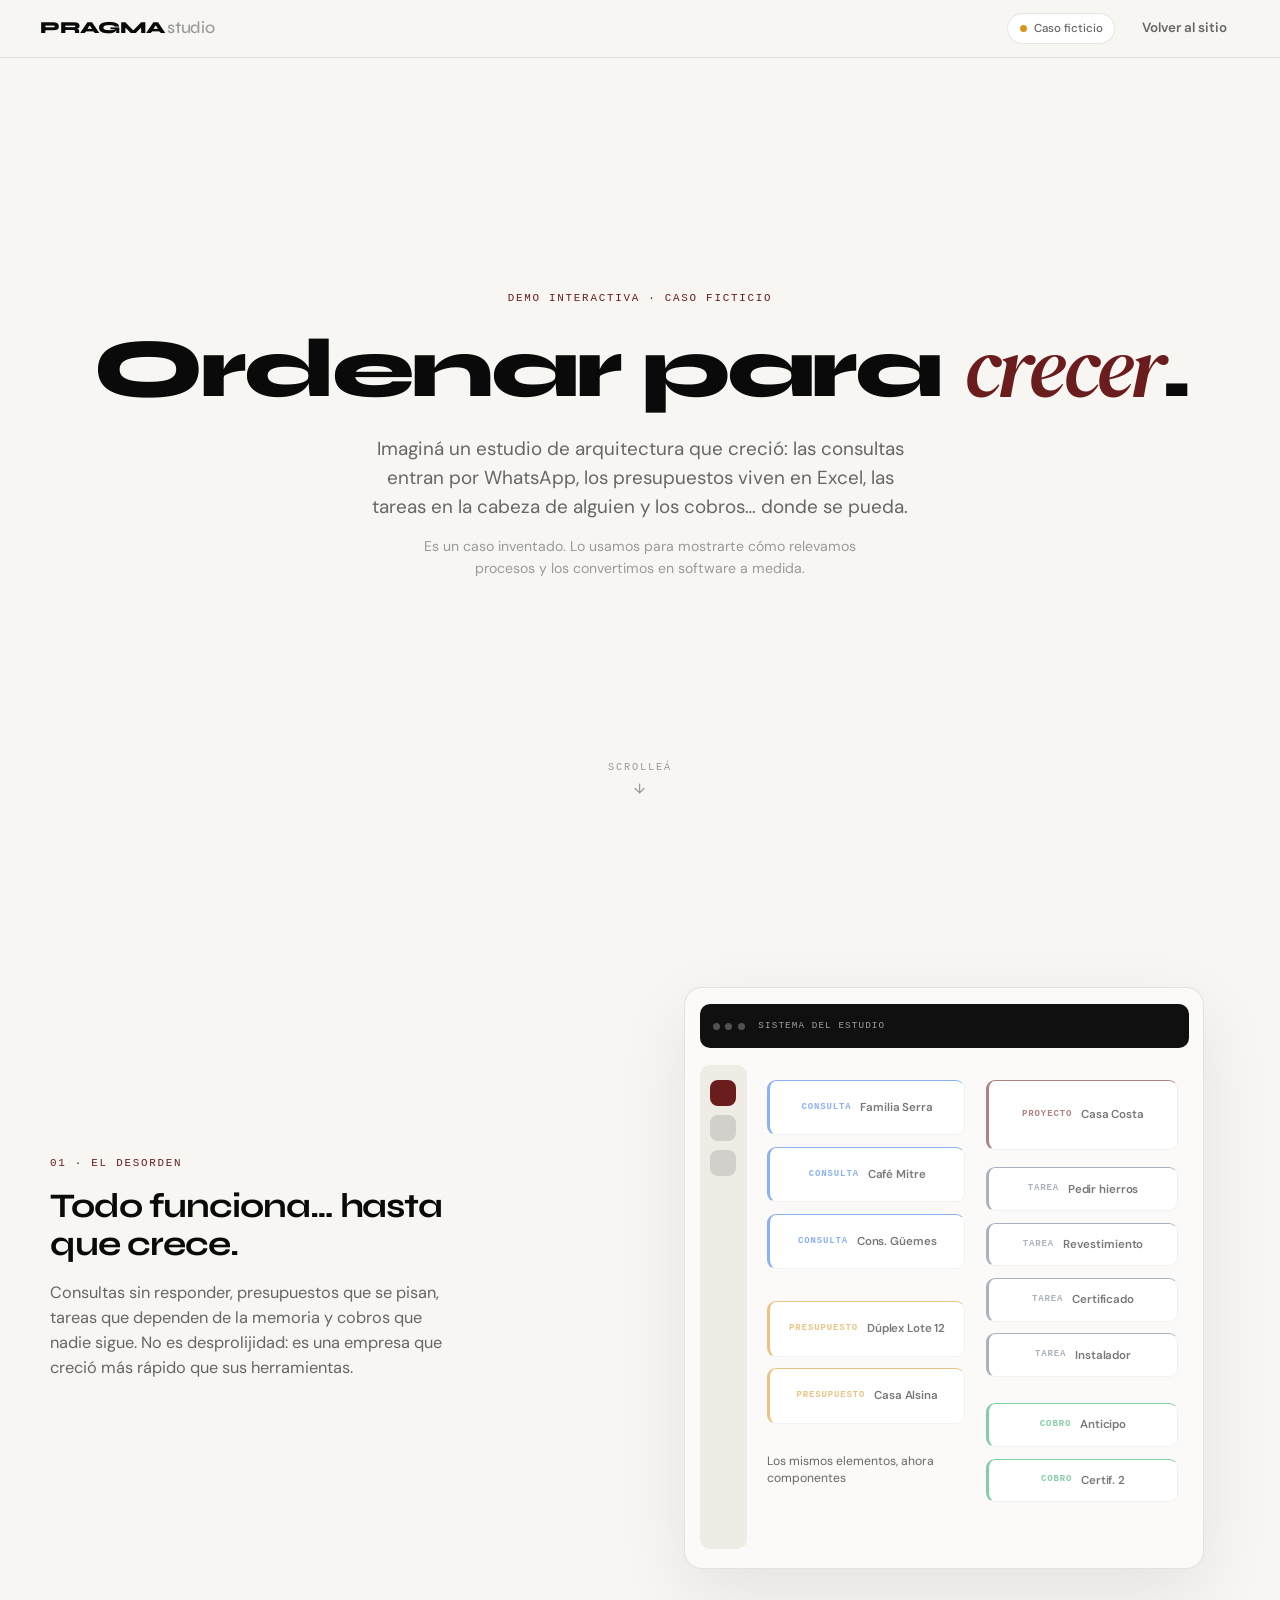
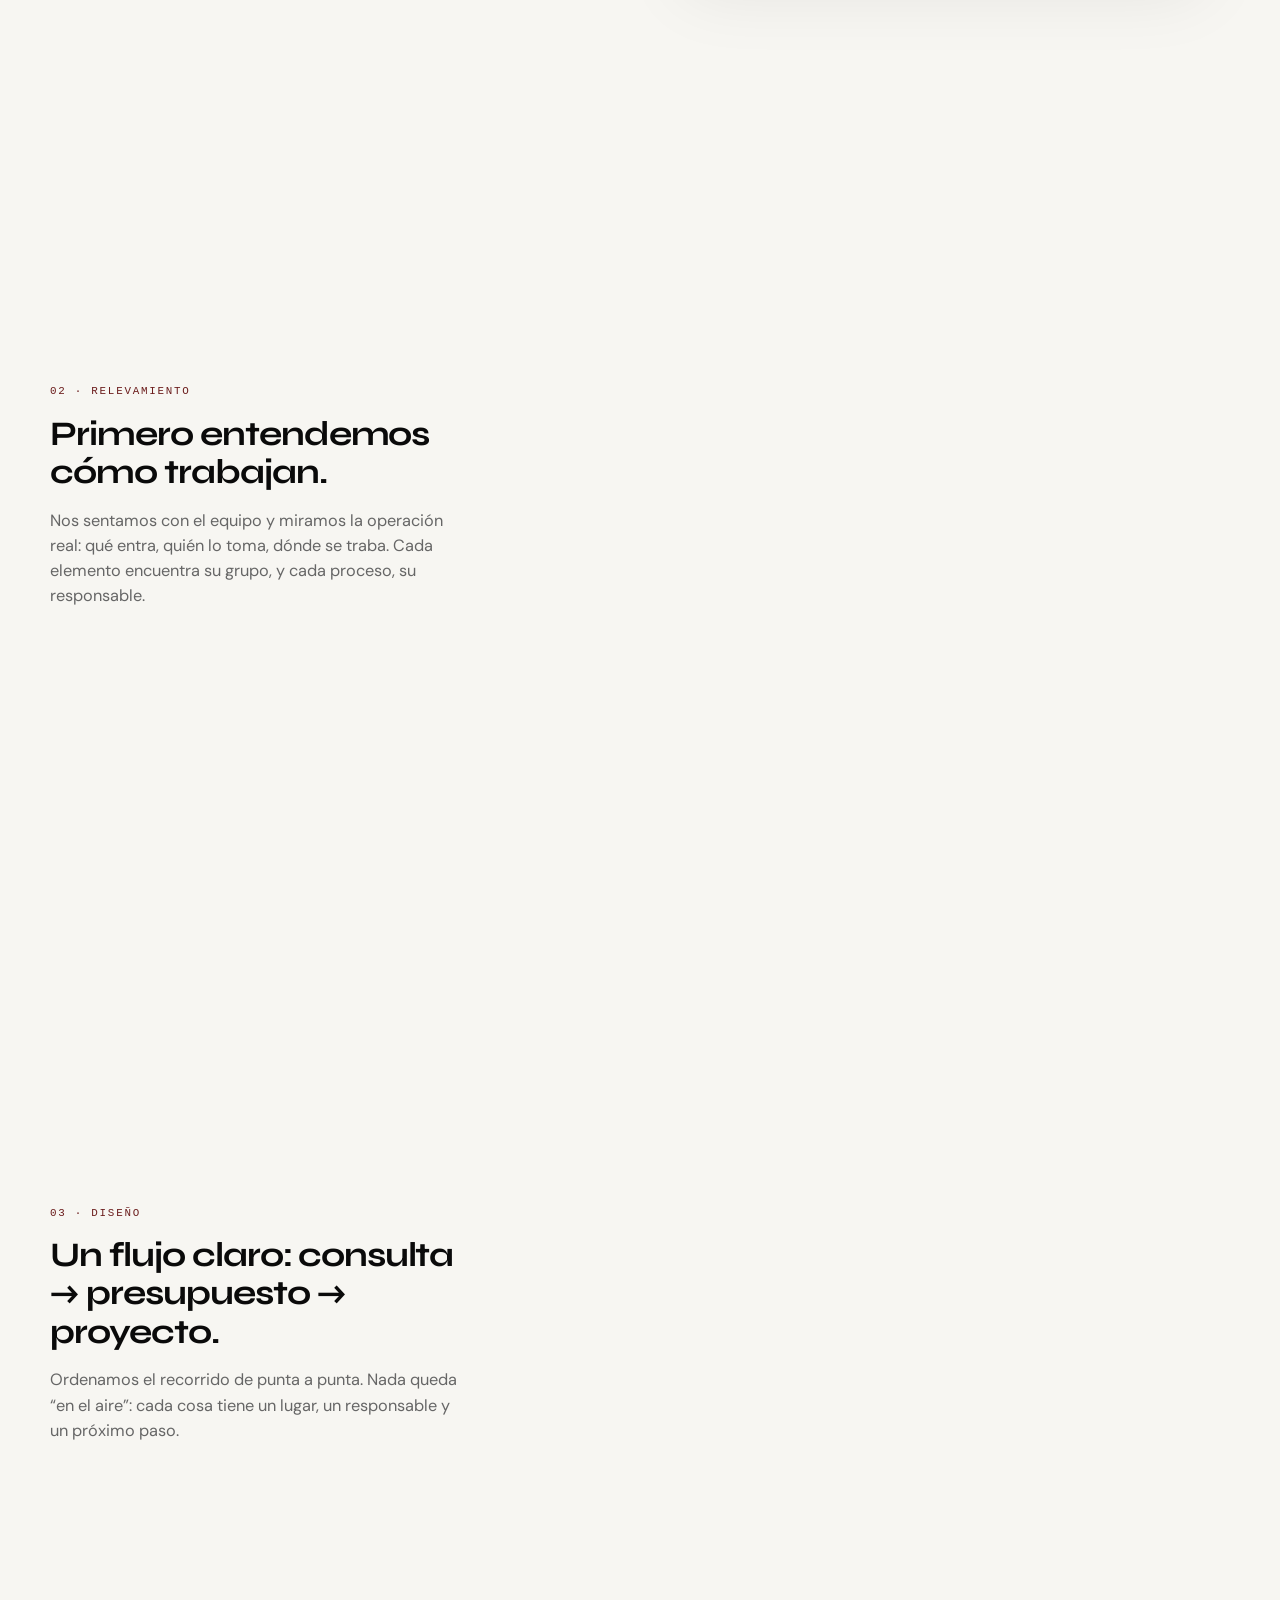
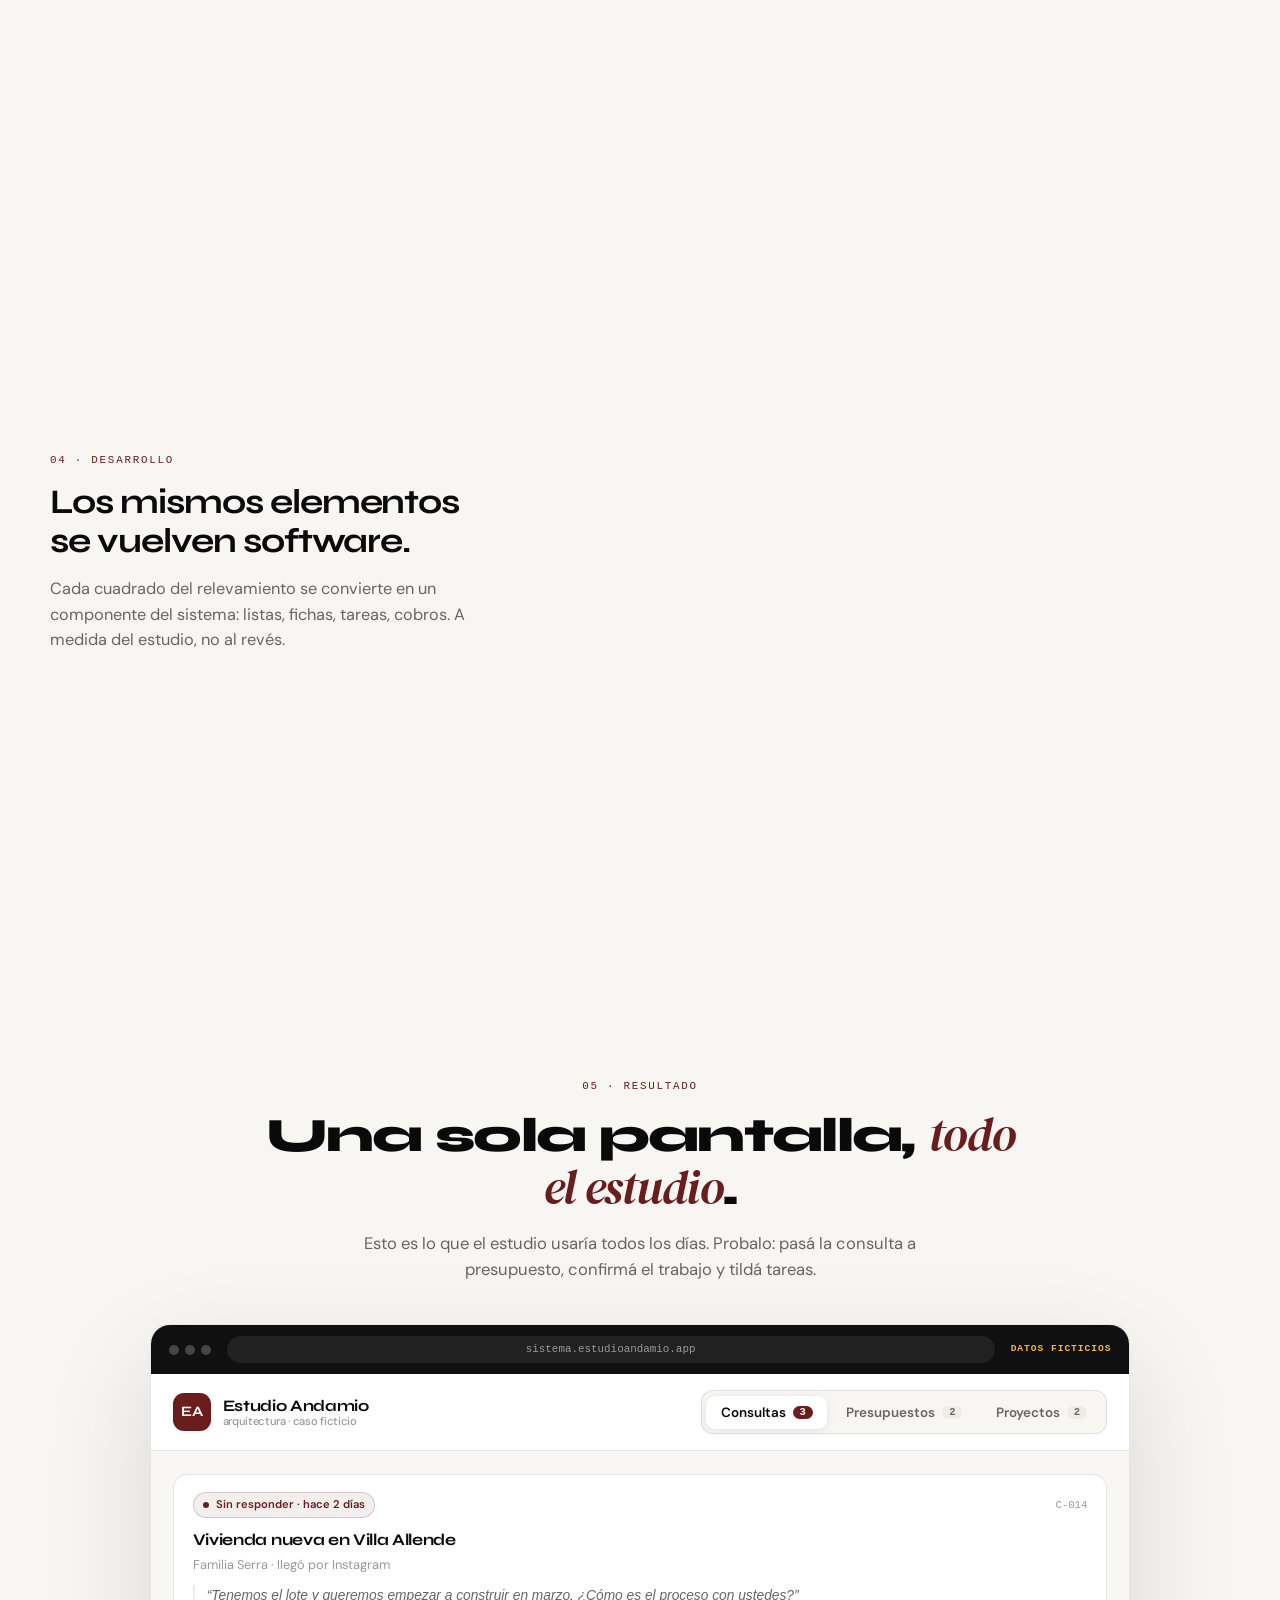
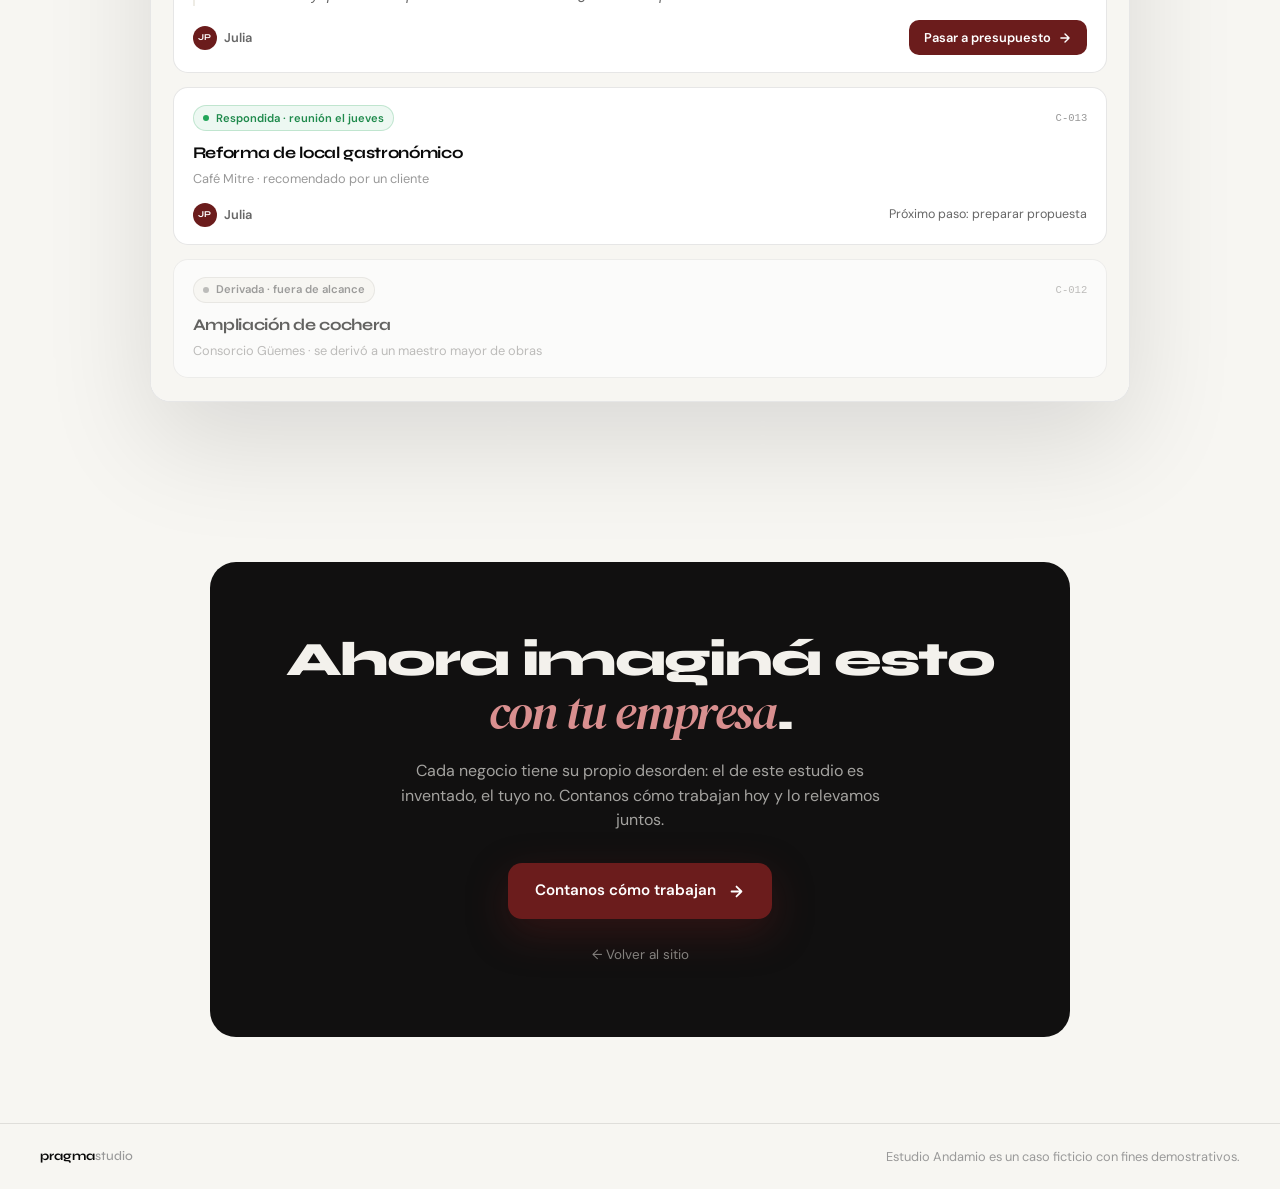
==== commit fbb90493: "Polish scroll experience: full-screen mobile scenes and progress rail - Mobile: the scene now fills " ====
--- a/demo-crm.html
+++ b/demo-crm.html
@@ -41,6 +41,15 @@
     </div>
   </nav>
 
+  <!-- ══════ RIEL DE PROGRESO (desktop) ══════ -->
+  <nav class="rail" id="rail" aria-label="Etapas del recorrido">
+    <a href="#paso-1" data-r="1"><i></i><b>01</b><span>Desorden</span></a>
+    <a href="#paso-2" data-r="2"><i></i><b>02</b><span>Relevamiento</span></a>
+    <a href="#paso-3" data-r="3"><i></i><b>03</b><span>Diseño</span></a>
+    <a href="#paso-4" data-r="4"><i></i><b>04</b><span>Desarrollo</span></a>
+    <a href="#resultado" data-r="5"><i></i><b>05</b><span>Resultado</span></a>
+  </nav>
+
   <main>
     <!-- ══════ HERO ══════ -->
     <header class="dhero">
@@ -127,31 +136,39 @@
         <!-- Pasos -->
         <div class="steps">
           <article class="step" data-stage="1" id="paso-1">
-            <p class="section-tag">01 · El desorden</p>
-            <h2>Todo funciona… hasta que crece.</h2>
-            <p>Consultas sin responder, presupuestos que se pisan, tareas que dependen de la memoria
-              y cobros que nadie sigue. No es desprolijidad: es una empresa que creció más rápido que sus herramientas.</p>
+            <div class="step-card">
+              <p class="section-tag">01 · El desorden</p>
+              <h2>Todo funciona… hasta que crece.</h2>
+              <p>Consultas sin responder, presupuestos que se pisan, tareas que dependen de la memoria
+                y cobros que nadie sigue. No es desprolijidad: es una empresa que creció más rápido que sus herramientas.</p>
+            </div>
           </article>
 
           <article class="step" data-stage="2" id="paso-2">
-            <p class="section-tag">02 · Relevamiento</p>
-            <h2>Primero entendemos cómo trabajan.</h2>
-            <p>Nos sentamos con el equipo y miramos la operación real: qué entra, quién lo toma, dónde se traba.
-              Cada elemento encuentra su grupo, y cada proceso, su responsable.</p>
+            <div class="step-card">
+              <p class="section-tag">02 · Relevamiento</p>
+              <h2>Primero entendemos cómo trabajan.</h2>
+              <p>Nos sentamos con el equipo y miramos la operación real: qué entra, quién lo toma, dónde se traba.
+                Cada elemento encuentra su grupo, y cada proceso, su responsable.</p>
+            </div>
           </article>
 
           <article class="step" data-stage="3" id="paso-3">
-            <p class="section-tag">03 · Diseño</p>
-            <h2>Un flujo claro: consulta → presupuesto → proyecto.</h2>
-            <p>Ordenamos el recorrido de punta a punta. Nada queda “en el aire”:
-              cada cosa tiene un lugar, un responsable y un próximo paso.</p>
+            <div class="step-card">
+              <p class="section-tag">03 · Diseño</p>
+              <h2>Un flujo claro: consulta → presupuesto → proyecto.</h2>
+              <p>Ordenamos el recorrido de punta a punta. Nada queda “en el aire”:
+                cada cosa tiene un lugar, un responsable y un próximo paso.</p>
+            </div>
           </article>
 
           <article class="step" data-stage="4" id="paso-4">
-            <p class="section-tag">04 · Desarrollo</p>
-            <h2>Los mismos elementos se vuelven software.</h2>
-            <p>Cada cuadrado del relevamiento se convierte en un componente del sistema:
-              listas, fichas, tareas, cobros. A medida del estudio, no al revés.</p>
+            <div class="step-card">
+              <p class="section-tag">04 · Desarrollo</p>
+              <h2>Los mismos elementos se vuelven software.</h2>
+              <p>Cada cuadrado del relevamiento se convierte en un componente del sistema:
+                listas, fichas, tareas, cobros. A medida del estudio, no al revés.</p>
+            </div>
           </article>
         </div>
       </div>
--- a/css/demo-crm.css
+++ b/css/demo-crm.css
@@ -132,7 +132,7 @@
 
 /* reveals (solo con JS) */
 html.js .reveal { opacity: 0; transform: translateY(26px); transition: opacity 0.9s var(--ease), transform 0.9s var(--ease); }
-html.js .reveal.in { opacity: 1; transform: none; }
+html.js .reveal.in { opacity: 1; }
 
 /* ═══════════ STAGE (escenario) ═══════════ */
 .stage {
@@ -161,9 +161,18 @@
   box-shadow: 0 10px 28px rgba(10, 10, 10, 0.07);
   display: flex; flex-direction: column; justify-content: center; align-items: flex-start;
   gap: 0.15rem; padding: 0.45rem 0.6rem; overflow: hidden;
+  transform: rotate(var(--r, 0deg));
   transition: left 1s var(--ease), top 1s var(--ease), width 1s var(--ease), height 1s var(--ease),
     transform 1s var(--ease), opacity 0.7s var(--ease), border-radius 1s var(--ease);
 }
+/* vida sutil mientras reina el desorden */
+@keyframes chipFloat {
+  from { transform: translateY(-0.7%) rotate(var(--r, 0deg)); }
+  to   { transform: translateY(1.4%) rotate(var(--r, 0deg)); }
+}
+.stage[data-stage="1"] .chip { animation: chipFloat 4.6s ease-in-out infinite alternate; }
+.stage[data-stage="1"] .chip:nth-child(odd) { animation-duration: 5.6s; animation-delay: -1.4s; }
+.stage[data-stage="1"] .chip:nth-child(3n) { animation-duration: 6.4s; animation-delay: -2.6s; }
 .chip:nth-child(odd) { transition-delay: 0.06s; }
 .chip:nth-child(3n) { transition-delay: 0.12s; }
 .chip-label {
@@ -190,18 +199,18 @@
 .stage[data-stage="4"] .s4-only { opacity: 1; transform: none; }
 
 /* ── ETAPA 1 · desorden ── */
-.stage[data-stage="1"] [data-chip="c1"] { left: 4%;  top: 3%;  transform: rotate(-7deg); }
-.stage[data-stage="1"] [data-chip="c2"] { left: 57%; top: 1%;  transform: rotate(5deg); }
-.stage[data-stage="1"] [data-chip="c3"] { left: 28%; top: 13%; transform: rotate(-3deg); }
-.stage[data-stage="1"] [data-chip="p1"] { left: 72%; top: 25%; transform: rotate(8deg); }
-.stage[data-stage="1"] [data-chip="p2"] { left: 7%;  top: 29%; transform: rotate(-9deg); }
-.stage[data-stage="1"] [data-chip="t1"] { left: 40%; top: 33%; transform: rotate(4deg); }
-.stage[data-stage="1"] [data-chip="t2"] { left: 65%; top: 49%; transform: rotate(-6deg); }
-.stage[data-stage="1"] [data-chip="t3"] { left: 19%; top: 53%; transform: rotate(7deg); }
-.stage[data-stage="1"] [data-chip="t4"] { left: 46%; top: 61%; transform: rotate(-4deg); }
-.stage[data-stage="1"] [data-chip="m1"] { left: 3%;  top: 73%; transform: rotate(6deg); }
-.stage[data-stage="1"] [data-chip="m2"] { left: 70%; top: 72%; transform: rotate(-8deg); }
-.stage[data-stage="1"] [data-chip="pr1"]{ left: 33%; top: 80%; transform: rotate(3deg); }
+.stage[data-stage="1"] [data-chip="c1"] { left: 4%;  top: 3%;  --r: -7deg; }
+.stage[data-stage="1"] [data-chip="c2"] { left: 57%; top: 1%;  --r: 5deg; }
+.stage[data-stage="1"] [data-chip="c3"] { left: 28%; top: 13%; --r: -3deg; }
+.stage[data-stage="1"] [data-chip="p1"] { left: 72%; top: 25%; --r: 8deg; }
+.stage[data-stage="1"] [data-chip="p2"] { left: 7%;  top: 29%; --r: -9deg; }
+.stage[data-stage="1"] [data-chip="t1"] { left: 40%; top: 33%; --r: 4deg; }
+.stage[data-stage="1"] [data-chip="t2"] { left: 65%; top: 49%; --r: -6deg; }
+.stage[data-stage="1"] [data-chip="t3"] { left: 19%; top: 53%; --r: 7deg; }
+.stage[data-stage="1"] [data-chip="t4"] { left: 46%; top: 61%; --r: -4deg; }
+.stage[data-stage="1"] [data-chip="m1"] { left: 3%;  top: 73%; --r: 6deg; }
+.stage[data-stage="1"] [data-chip="m2"] { left: 70%; top: 72%; --r: -8deg; }
+.stage[data-stage="1"] [data-chip="pr1"]{ left: 33%; top: 80%; --r: 3deg; }
 
 .ghost {
   font-size: 0.68rem; font-weight: 500; color: var(--text-secondary);
@@ -213,10 +222,13 @@
   background: #eaf0ea; border: 1px dashed rgba(34, 165, 89, 0.45);
   border-radius: 4px; font-family: var(--font-mono); font-size: 0.6rem;
 }
-.ghost[data-g="1"] { left: 44%; top: 25%; transform: rotate(2deg); }
-.ghost[data-g="2"] { left: 6%; top: 46%; transform: rotate(-3deg); }
-.ghost[data-g="3"] { left: 56%; top: 90%; transform: rotate(2deg); }
-.stage[data-stage="1"] .ghost { transform: none; }
+.ghost[data-g="1"] { left: 44%; top: 25%; }
+.ghost[data-g="2"] { left: 6%; top: 46%; }
+.ghost[data-g="3"] { left: 56%; top: 90%; }
+@keyframes ghostFloat { from { transform: translateY(0); } to { transform: translateY(-7px); } }
+.stage[data-stage="1"] .ghost { animation: ghostFloat 3.8s ease-in-out infinite alternate; }
+.stage[data-stage="1"] .ghost[data-g="2"] { animation-delay: -1.5s; }
+.stage[data-stage="1"] .ghost[data-g="3"] { animation-delay: -2.7s; }
 .s1-badge {
   right: 0; top: -4%;
   font-family: var(--font-mono); font-size: 0.64rem; font-weight: 600;
@@ -227,18 +239,18 @@
 @keyframes badgePulse { 0%, 100% { transform: scale(1); } 50% { transform: scale(1.07); } }
 
 /* ── ETAPA 2 · relevamiento (clusters) ── */
-.stage[data-stage="2"] [data-chip="c1"] { left: 4%;  top: 10%; transform: none; }
-.stage[data-stage="2"] [data-chip="c2"] { left: 27%; top: 10%; transform: none; }
-.stage[data-stage="2"] [data-chip="c3"] { left: 15%; top: 26%; transform: none; }
-.stage[data-stage="2"] [data-chip="p1"] { left: 55%; top: 10%; transform: none; }
-.stage[data-stage="2"] [data-chip="p2"] { left: 77%; top: 13%; transform: none; }
-.stage[data-stage="2"] [data-chip="pr1"]{ left: 39%; top: 33%; transform: none; }
-.stage[data-stage="2"] [data-chip="t1"] { left: 4%;  top: 63%; transform: none; }
-.stage[data-stage="2"] [data-chip="t2"] { left: 27%; top: 63%; transform: none; }
-.stage[data-stage="2"] [data-chip="t3"] { left: 4%;  top: 81%; transform: none; }
-.stage[data-stage="2"] [data-chip="t4"] { left: 27%; top: 81%; transform: none; }
-.stage[data-stage="2"] [data-chip="m1"] { left: 58%; top: 67%; transform: none; }
-.stage[data-stage="2"] [data-chip="m2"] { left: 77%; top: 79%; transform: none; }
+.stage[data-stage="2"] [data-chip="c1"] { left: 4%;  top: 10%; }
+.stage[data-stage="2"] [data-chip="c2"] { left: 27%; top: 10%; }
+.stage[data-stage="2"] [data-chip="c3"] { left: 15%; top: 26%; }
+.stage[data-stage="2"] [data-chip="p1"] { left: 55%; top: 10%; }
+.stage[data-stage="2"] [data-chip="p2"] { left: 77%; top: 13%; }
+.stage[data-stage="2"] [data-chip="pr1"]{ left: 39%; top: 33%; }
+.stage[data-stage="2"] [data-chip="t1"] { left: 4%;  top: 63%; }
+.stage[data-stage="2"] [data-chip="t2"] { left: 27%; top: 63%; }
+.stage[data-stage="2"] [data-chip="t3"] { left: 4%;  top: 81%; }
+.stage[data-stage="2"] [data-chip="t4"] { left: 27%; top: 81%; }
+.stage[data-stage="2"] [data-chip="m1"] { left: 58%; top: 67%; }
+.stage[data-stage="2"] [data-chip="m2"] { left: 77%; top: 79%; }
 
 .cluster-label {
   font-family: var(--font-mono); font-size: 0.6rem; font-weight: 600;
@@ -268,24 +280,24 @@
 
 /* ── ETAPA 3 · diseño (flujo) ── */
 .stage[data-stage="3"] .chip { width: 24%; height: 13%; }
-.stage[data-stage="3"] [data-chip="c1"] { left: 2%;  top: 15%; transform: none; }
-.stage[data-stage="3"] [data-chip="c2"] { left: 2%;  top: 31%; transform: none; }
-.stage[data-stage="3"] [data-chip="c3"] { left: 2%;  top: 47%; transform: none; opacity: 0.45; }
-.stage[data-stage="3"] [data-chip="p1"] { left: 38%; top: 15%; transform: none; }
-.stage[data-stage="3"] [data-chip="p2"] { left: 38%; top: 31%; transform: none; }
-.stage[data-stage="3"] [data-chip="pr1"]{ left: 74%; top: 15%; transform: none; }
+.stage[data-stage="3"] [data-chip="c1"] { left: 2%;  top: 15%; }
+.stage[data-stage="3"] [data-chip="c2"] { left: 2%;  top: 31%; }
+.stage[data-stage="3"] [data-chip="c3"] { left: 2%;  top: 47%; opacity: 0.45; }
+.stage[data-stage="3"] [data-chip="p1"] { left: 38%; top: 15%; }
+.stage[data-stage="3"] [data-chip="p2"] { left: 38%; top: 31%; }
+.stage[data-stage="3"] [data-chip="pr1"]{ left: 74%; top: 15%; }
 .stage[data-stage="3"] [data-chip="t1"],
 .stage[data-stage="3"] [data-chip="t2"],
 .stage[data-stage="3"] [data-chip="t3"],
 .stage[data-stage="3"] [data-chip="t4"],
 .stage[data-stage="3"] [data-chip="m1"],
 .stage[data-stage="3"] [data-chip="m2"] { width: 11.5%; height: 10%; padding: 0.3rem 0.4rem; }
-.stage[data-stage="3"] [data-chip="t1"] { left: 74%;   top: 33%; transform: none; }
-.stage[data-stage="3"] [data-chip="t2"] { left: 86.5%; top: 33%; transform: none; }
-.stage[data-stage="3"] [data-chip="t3"] { left: 74%;   top: 45%; transform: none; }
-.stage[data-stage="3"] [data-chip="t4"] { left: 86.5%; top: 45%; transform: none; }
-.stage[data-stage="3"] [data-chip="m1"] { left: 74%;   top: 60%; transform: none; }
-.stage[data-stage="3"] [data-chip="m2"] { left: 86.5%; top: 60%; transform: none; }
+.stage[data-stage="3"] [data-chip="t1"] { left: 74%;   top: 33%; }
+.stage[data-stage="3"] [data-chip="t2"] { left: 86.5%; top: 33%; }
+.stage[data-stage="3"] [data-chip="t3"] { left: 74%;   top: 45%; }
+.stage[data-stage="3"] [data-chip="t4"] { left: 86.5%; top: 45%; }
+.stage[data-stage="3"] [data-chip="m1"] { left: 74%;   top: 60%; }
+.stage[data-stage="3"] [data-chip="m2"] { left: 86.5%; top: 60%; }
 .stage[data-stage="3"] [data-chip^="t"] .chip-sub,
 .stage[data-stage="3"] [data-chip^="m"] .chip-sub { display: none; }
 
@@ -318,18 +330,18 @@
   border-radius: 9px; border-top-width: 1px; border-left: 3px solid var(--chip-c);
   box-shadow: none;
 }
-.stage[data-stage="4"] [data-chip="c1"] { left: 16%; top: 16%; width: 38%; height: 9.5%; transform: none; }
-.stage[data-stage="4"] [data-chip="c2"] { left: 16%; top: 27.5%; width: 38%; height: 9.5%; transform: none; }
-.stage[data-stage="4"] [data-chip="c3"] { left: 16%; top: 39%; width: 38%; height: 9.5%; transform: none; }
-.stage[data-stage="4"] [data-chip="p1"] { left: 16%; top: 54%; width: 38%; height: 9.5%; transform: none; }
-.stage[data-stage="4"] [data-chip="p2"] { left: 16%; top: 65.5%; width: 38%; height: 9.5%; transform: none; }
-.stage[data-stage="4"] [data-chip="pr1"]{ left: 58%; top: 16%; width: 37%; height: 12%; transform: none; }
-.stage[data-stage="4"] [data-chip="t1"] { left: 58%; top: 31%; width: 37%; height: 7.5%; transform: none; }
-.stage[data-stage="4"] [data-chip="t2"] { left: 58%; top: 40.5%; width: 37%; height: 7.5%; transform: none; }
-.stage[data-stage="4"] [data-chip="t3"] { left: 58%; top: 50%; width: 37%; height: 7.5%; transform: none; }
-.stage[data-stage="4"] [data-chip="t4"] { left: 58%; top: 59.5%; width: 37%; height: 7.5%; transform: none; }
-.stage[data-stage="4"] [data-chip="m1"] { left: 58%; top: 71.5%; width: 37%; height: 7.5%; transform: none; }
-.stage[data-stage="4"] [data-chip="m2"] { left: 58%; top: 81%; width: 37%; height: 7.5%; transform: none; }
+.stage[data-stage="4"] [data-chip="c1"] { left: 16%; top: 16%; width: 38%; height: 9.5%; }
+.stage[data-stage="4"] [data-chip="c2"] { left: 16%; top: 27.5%; width: 38%; height: 9.5%; }
+.stage[data-stage="4"] [data-chip="c3"] { left: 16%; top: 39%; width: 38%; height: 9.5%; }
+.stage[data-stage="4"] [data-chip="p1"] { left: 16%; top: 54%; width: 38%; height: 9.5%; }
+.stage[data-stage="4"] [data-chip="p2"] { left: 16%; top: 65.5%; width: 38%; height: 9.5%; }
+.stage[data-stage="4"] [data-chip="pr1"]{ left: 58%; top: 16%; width: 37%; height: 12%; }
+.stage[data-stage="4"] [data-chip="t1"] { left: 58%; top: 31%; width: 37%; height: 7.5%; }
+.stage[data-stage="4"] [data-chip="t2"] { left: 58%; top: 40.5%; width: 37%; height: 7.5%; }
+.stage[data-stage="4"] [data-chip="t3"] { left: 58%; top: 50%; width: 37%; height: 7.5%; }
+.stage[data-stage="4"] [data-chip="t4"] { left: 58%; top: 59.5%; width: 37%; height: 7.5%; }
+.stage[data-stage="4"] [data-chip="m1"] { left: 58%; top: 71.5%; width: 37%; height: 7.5%; }
+.stage[data-stage="4"] [data-chip="m2"] { left: 58%; top: 81%; width: 37%; height: 7.5%; }
 
 .wf-frame {
   inset: 0; border: 1px solid var(--border-card); border-radius: 18px;
@@ -357,6 +369,40 @@
   left: 16%; top: 80%; width: 38%;
   font-size: 0.76rem; color: var(--text-secondary); line-height: 1.4;
 }
+
+/* ═══════════ RIEL DE PROGRESO (desktop) ═══════════ */
+.rail {
+  position: fixed; left: 1.2rem; top: 50%; transform: translateY(-50%);
+  z-index: 60; display: flex; flex-direction: column; gap: 0.35rem;
+  opacity: 0; pointer-events: none; transition: opacity 0.45s var(--ease);
+}
+.rail.show { opacity: 1; pointer-events: auto; }
+.rail a {
+  display: flex; align-items: center; gap: 0.5rem;
+  padding: 0.32rem 0.4rem; border-radius: 9px;
+  color: var(--text-tertiary); transition: color 0.25s;
+}
+.rail a i {
+  display: block; width: 16px; height: 2px; border-radius: 2px;
+  background: currentColor; opacity: 0.55;
+  transition: width 0.35s var(--ease), opacity 0.3s;
+}
+.rail a b {
+  font-family: var(--font-mono); font-weight: 600; font-size: 0.6rem; letter-spacing: 0.08em;
+}
+.rail a span {
+  font-size: 0.7rem; font-weight: 600; white-space: nowrap;
+  opacity: 0; transform: translateX(-5px);
+  transition: opacity 0.3s, transform 0.3s var(--ease);
+}
+.rail a:hover { color: var(--text-primary); }
+.rail a:hover span, .rail a:focus-visible span { opacity: 1; transform: none; }
+.rail a.active { color: var(--accent-bordo); }
+.rail a.active i { width: 26px; opacity: 1; }
+.rail a:focus-visible { outline: 2px solid var(--accent-bordo); outline-offset: 2px; }
+
+.step { scroll-margin-top: 8vh; }
+#resultado { scroll-margin-top: 4vh; }
 
 /* ═══════════ RESULTADO · el sistema ═══════════ */
 .resultado { padding: 7rem clamp(1rem, 4vw, 3rem) 5rem; }
@@ -505,7 +551,7 @@
 .card.flash, .proj.flash { animation: flash 1.6s var(--ease); }
 @keyframes flash {
   0% { box-shadow: 0 0 0 3px rgba(107, 28, 28, 0.5); transform: translateY(6px); opacity: 0; }
-  25% { opacity: 1; transform: none; }
+  25% { opacity: 1; }
   100% { box-shadow: 0 0 0 0 rgba(107, 28, 28, 0); }
 }
 
@@ -631,21 +677,48 @@
 
 /* ═══════════ RESPONSIVE ═══════════ */
 @media (max-width: 960px) {
+  .rail { display: none; }
   .journey { padding: 0; }
   .journey-grid { display: block; }
+
+  /* la escena ocupa toda la pantalla, sin caja */
   .stage-wrap {
-    position: sticky; top: var(--nav-h); z-index: 5;
-    height: auto; padding: 1rem 1rem 1.2rem;
-    background: var(--bg-primary);
-    box-shadow: 0 14px 22px -16px rgba(10, 10, 10, 0.18);
+    position: sticky; top: 0; z-index: 1;
+    height: 100vh; height: 100svh;
+    padding: 0; align-items: flex-start;
   }
   .stage {
-    width: min(100%, calc(52svh * 100 / 112), 440px);
-    margin: 0 auto; max-height: none;
+    width: min(94vw, calc(56svh * 100 / 112), 460px);
+    margin-top: calc(var(--nav-h) + 2.5vh);
+    max-height: none;
   }
-  .steps { padding: 0 1.4rem; }
-  .step { min-height: 0; padding: 4.5rem 0; max-width: 32rem; margin: 0 auto; }
-  .step:last-child { padding-bottom: 6rem; }
+
+  /* los pasos flotan por encima, como tarjetas */
+  .steps {
+    position: relative; z-index: 6;
+    margin-top: -100vh; margin-top: -100svh;
+    padding: 0;
+  }
+  .step {
+    min-height: 100vh; min-height: 100svh;
+    justify-content: flex-end;
+    max-width: none; margin: 0;
+    padding: 0 1rem calc(1.4rem + env(safe-area-inset-bottom, 0px));
+  }
+  .step:last-child { padding-bottom: 9svh; }
+  .step-card {
+    width: 100%; max-width: 30rem; margin: 0 auto;
+    background: rgba(252, 251, 248, 0.82);
+    -webkit-backdrop-filter: blur(16px) saturate(1.3);
+    backdrop-filter: blur(16px) saturate(1.3);
+    border: 1px solid rgba(10, 10, 10, 0.08);
+    border-radius: 20px;
+    padding: 1.25rem 1.35rem 1.4rem;
+    box-shadow: 0 26px 60px rgba(10, 10, 10, 0.14);
+  }
+  .step h2 { font-size: 1.42rem; margin: 0.55rem 0 0.65rem; }
+  .step p:not(.section-tag) { font-size: 0.93rem; }
+
   .chip-sub { font-size: 0.62rem; }
   .chip-label { font-size: 0.5rem; }
   .ghost { font-size: 0.6rem; }
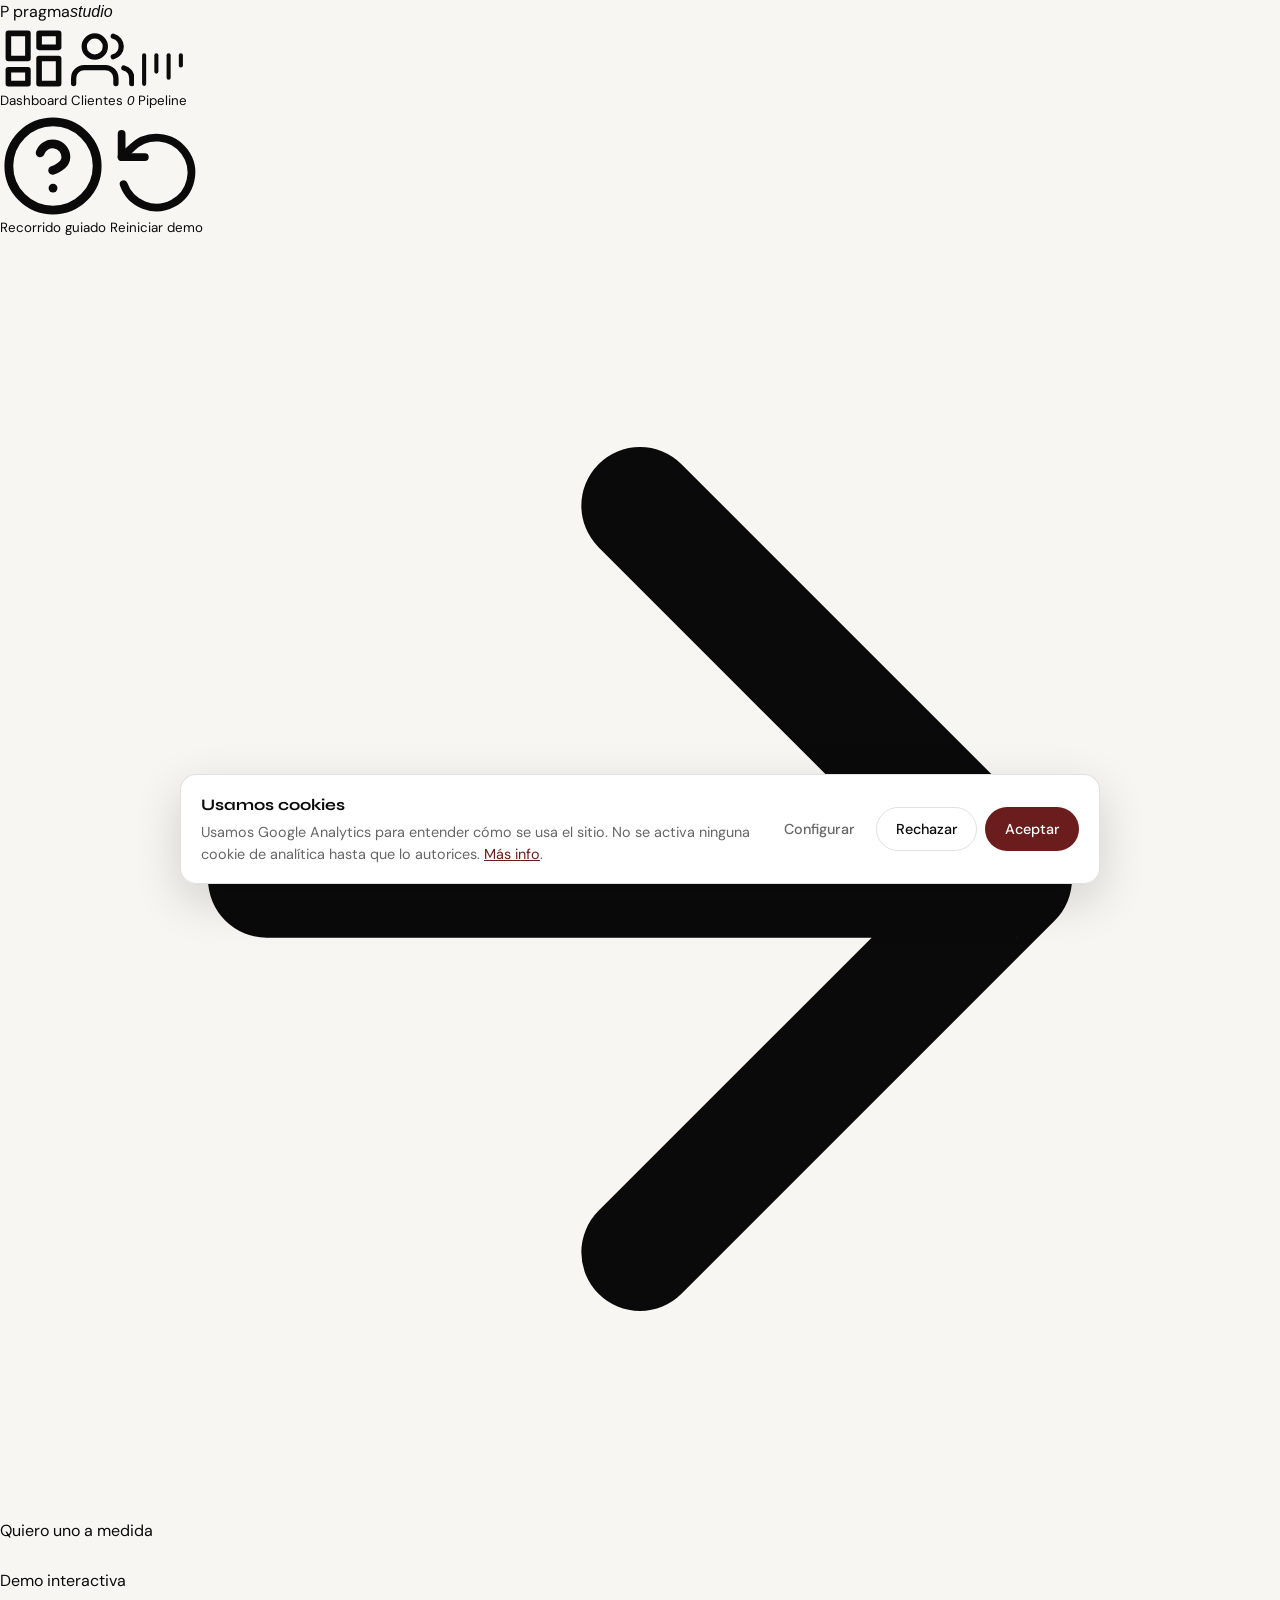
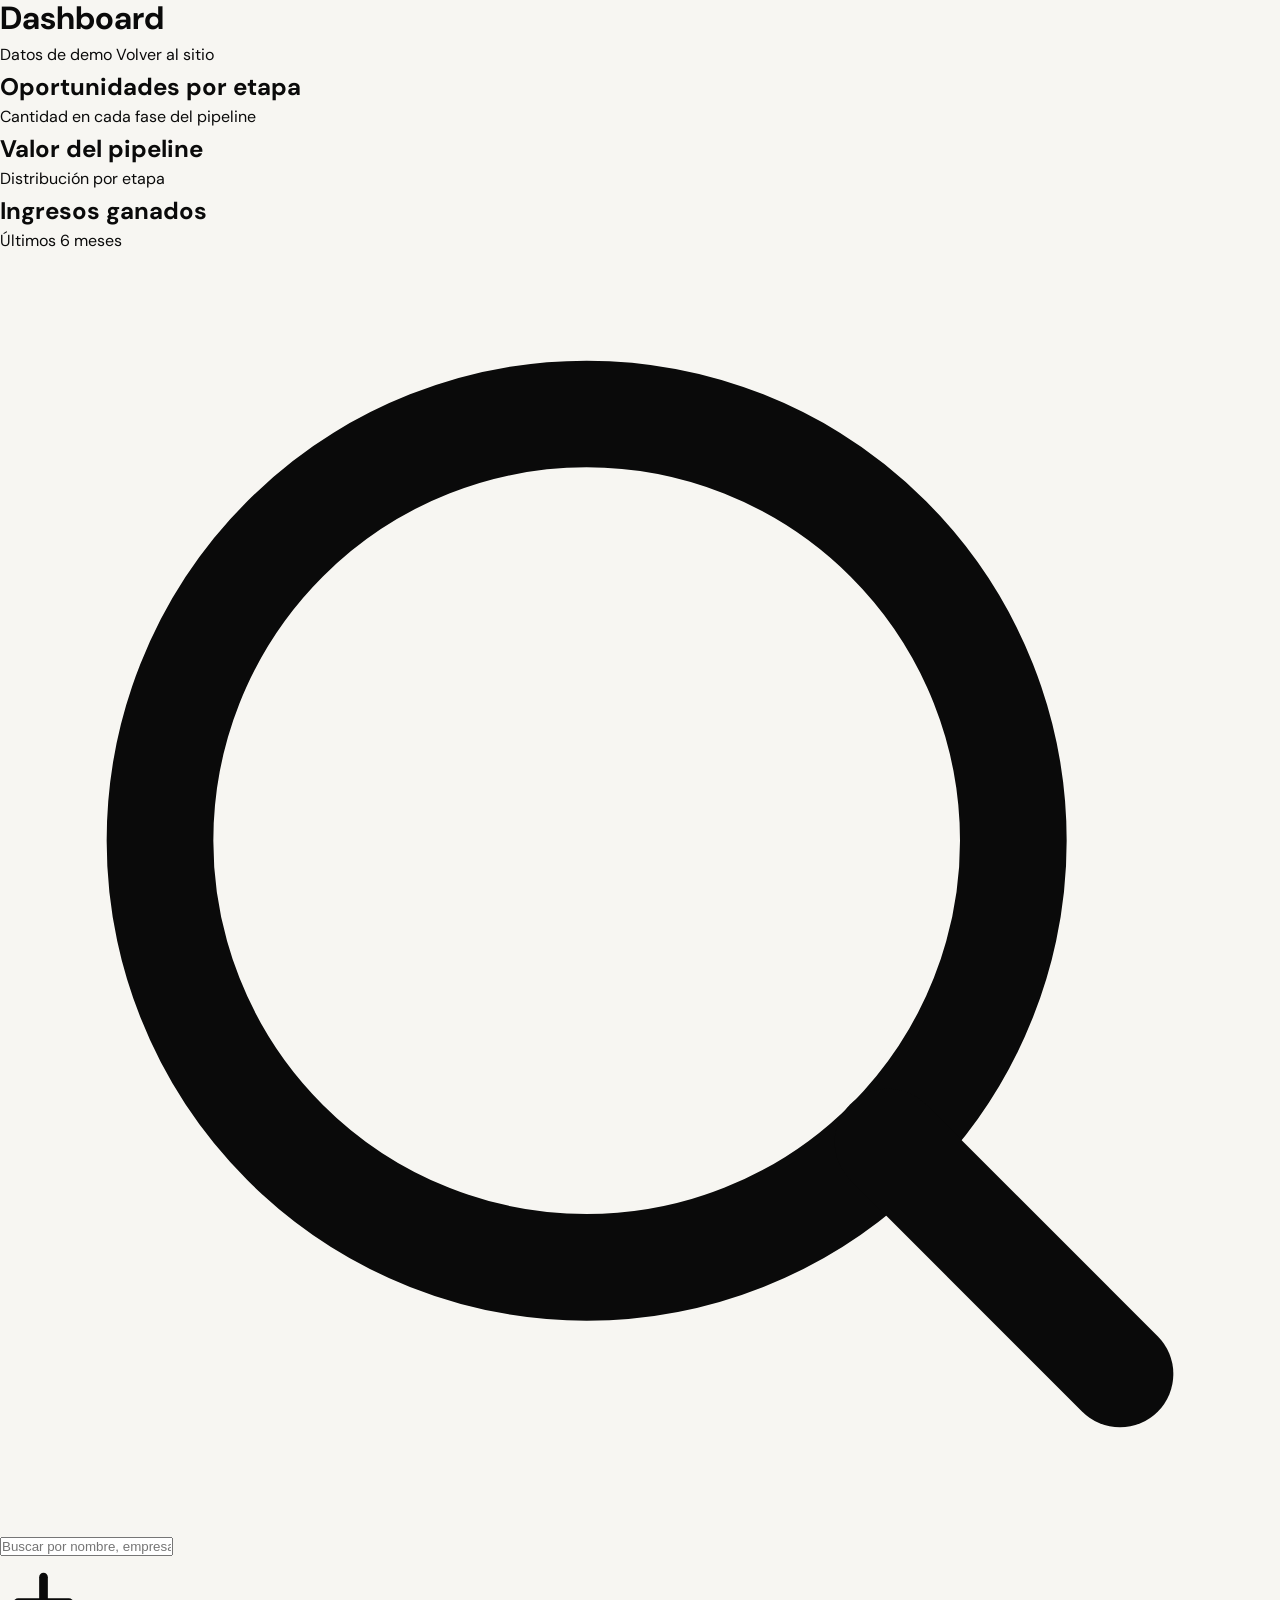
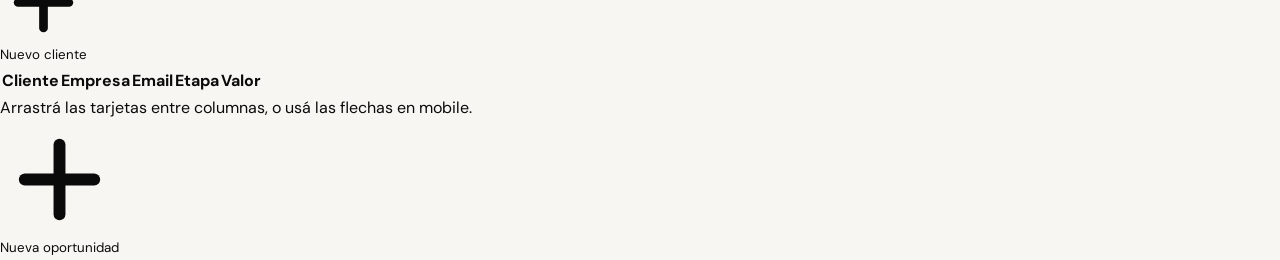
==== commit 61239ec2: "Merge pull request #5 from pragmastudi0/claude/funny-brahmagupta-j77ac3 SEO técnico, privacidad/cook" ====
--- a/demo-crm.html
+++ b/demo-crm.html
@@ -3,24 +3,51 @@
 
 <head>
   <meta charset="UTF-8">
-  <!-- Google tag (gtag.js) -->
+  <!-- Google tag (gtag.js) + Consent Mode v2 -->
   <script async src="https://www.googletagmanager.com/gtag/js?id=G-PVCRW4GH5Z"></script>
   <script>
     window.dataLayer = window.dataLayer || [];
     function gtag(){dataLayer.push(arguments);}
+    // Consent Mode v2 — analítica/marketing denegados por defecto hasta que la persona lo autorice
+    gtag('consent', 'default', {
+      ad_storage: 'denied',
+      ad_user_data: 'denied',
+      ad_personalization: 'denied',
+      analytics_storage: 'denied',
+      wait_for_update: 500
+    });
+    // Restaurar una elección previa guardada (antes de config)
+    try {
+      var _pc = JSON.parse(localStorage.getItem('pragma-consent-v1') || 'null');
+      if (_pc && _pc.analytics === true) {
+        gtag('consent', 'update', { analytics_storage: 'granted' });
+      }
+    } catch (e) {}
     gtag('js', new Date());
     gtag('config', 'G-PVCRW4GH5Z');
   </script>
+  <!-- Consentimiento de cookies -->
+  <link rel="stylesheet" href="css/consent.css">
+  <script src="js/consent.js" defer></script>
   <meta name="viewport" content="width=device-width, initial-scale=1.0">
-  <title>Ordenar para crecer — pragma studio</title>
-  <meta name="description" content="Un recorrido interactivo: así releva PRAGMA los procesos de una empresa y los convierte en software a medida. Caso ficticio de un estudio de arquitectura.">
+  <title>Demo CRM — pragma studio</title>
+  <meta name="description" content="Probá un mini CRM interactivo de pragma studio: dashboard, clientes y pipeline. Sin registro.">
   <meta name="robots" content="noindex">
-  <meta property="og:title" content="Ordenar para crecer — pragma studio">
-  <meta property="og:description" content="Del desorden de Excel y WhatsApp a un sistema a medida. Recorrelo y probá el resultado, sin registrarte.">
+  <link rel="canonical" href="https://pragmastudio.com.ar/demo-crm.html">
+  <meta property="og:title" content="Demo CRM — pragma studio">
+  <meta property="og:description" content="Mini CRM interactivo: dashboard, clientes y pipeline Kanban. Probalo sin registrarte.">
   <meta property="og:type" content="website">
+  <meta property="og:url" content="https://pragmastudio.com.ar/demo-crm.html">
+  <meta property="og:site_name" content="pragma studio">
+  <meta property="og:locale" content="es_AR">
+  <meta property="og:image" content="https://pragmastudio.com.ar/images/og-image.jpg">
+  <meta property="og:image:width" content="1200">
+  <meta property="og:image:height" content="630">
+  <meta name="twitter:card" content="summary_large_image">
+  <meta name="twitter:image" content="https://pragmastudio.com.ar/images/og-image.jpg">
   <link rel="icon" type="image/png" href="images/favicon.png">
   <link rel="apple-touch-icon" href="images/favicon.png">
-  <meta name="theme-color" content="#f7f6f2">
+  <meta name="theme-color" content="#0a0a0a">
   <link rel="preconnect" href="https://fonts.googleapis.com">
   <link rel="preconnect" href="https://fonts.gstatic.com" crossorigin>
   <link
@@ -30,355 +57,175 @@
 </head>
 
 <body>
-  <a class="skip-link" href="#resultado">Saltar al demo interactivo</a>
-
-  <!-- ══════ NAV ══════ -->
-  <nav class="dnav">
-    <a href="index.html" class="dnav-brand">PRAGMA<span>studio</span></a>
-    <div class="dnav-right">
-      <span class="dnav-pill"><span class="dnav-dot"></span>Caso ficticio</span>
-      <a class="dnav-exit" href="index.html">Volver al sitio</a>
+  <div class="crm" id="crm">
+    <!-- ══════ SIDEBAR ══════ -->
+    <aside class="crm-sidebar" id="sidebar">
+      <div class="side-head">
+        <a href="index.html" class="side-brand" aria-label="pragma studio">
+          <span class="side-brand-mark">P</span>
+          <span class="side-brand-text">pragma<em>studio</em></span>
+        </a>
+        <button class="side-collapse" id="collapseBtn" aria-label="Contraer menú" title="Contraer">
+          <svg viewBox="0 0 24 24" fill="none" stroke="currentColor" stroke-width="2" stroke-linecap="round" stroke-linejoin="round"><path d="M15 18l-6-6 6-6"/></svg>
+        </button>
+      </div>
+
+      <nav class="side-nav" id="sideNav">
+        <button class="side-link active" data-view="dashboard">
+          <svg viewBox="0 0 24 24" fill="none" stroke="currentColor" stroke-width="2" stroke-linecap="round" stroke-linejoin="round"><rect x="3" y="3" width="7" height="9"/><rect x="14" y="3" width="7" height="5"/><rect x="14" y="12" width="7" height="9"/><rect x="3" y="16" width="7" height="5"/></svg>
+          <span>Dashboard</span>
+        </button>
+        <button class="side-link" data-view="clientes">
+          <svg viewBox="0 0 24 24" fill="none" stroke="currentColor" stroke-width="2" stroke-linecap="round" stroke-linejoin="round"><path d="M17 21v-2a4 4 0 0 0-4-4H5a4 4 0 0 0-4 4v2"/><circle cx="9" cy="7" r="4"/><path d="M23 21v-2a4 4 0 0 0-3-3.87"/><path d="M16 3.13a4 4 0 0 1 0 7.75"/></svg>
+          <span>Clientes</span>
+          <em class="side-badge" id="navClientCount">0</em>
+        </button>
+        <button class="side-link" data-view="pipeline">
+          <svg viewBox="0 0 24 24" fill="none" stroke="currentColor" stroke-width="2" stroke-linecap="round" stroke-linejoin="round"><line x1="3" y1="6" x2="3" y2="20"/><line x1="9" y1="6" x2="9" y2="14"/><line x1="15" y1="6" x2="15" y2="17"/><line x1="21" y1="6" x2="21" y2="11"/></svg>
+          <span>Pipeline</span>
+        </button>
+      </nav>
+
+      <div class="side-foot">
+        <button class="side-tool" id="tourBtn">
+          <svg viewBox="0 0 24 24" fill="none" stroke="currentColor" stroke-width="2" stroke-linecap="round" stroke-linejoin="round"><circle cx="12" cy="12" r="10"/><path d="M9.09 9a3 3 0 0 1 5.83 1c0 2-3 3-3 3"/><line x1="12" y1="17" x2="12.01" y2="17"/></svg>
+          <span>Recorrido guiado</span>
+        </button>
+        <button class="side-tool" id="resetBtn">
+          <svg viewBox="0 0 24 24" fill="none" stroke="currentColor" stroke-width="2" stroke-linecap="round" stroke-linejoin="round"><path d="M3 2v6h6"/><path d="M3.51 15a9 9 0 1 0 2.13-9.36L3 8"/></svg>
+          <span>Reiniciar demo</span>
+        </button>
+        <a class="side-cta" href="https://wa.me/5493512145673?text=Hola!%20Vi%20la%20demo%20del%20CRM%20y%20me%20gustar%C3%ADa%20un%20sistema%20a%20medida." target="_blank" rel="noopener">
+          <svg viewBox="0 0 24 24" fill="none" stroke="currentColor" stroke-width="2.2" stroke-linecap="round" stroke-linejoin="round"><path d="M5 12h14M12 5l7 7-7 7"/></svg>
+          <span>Quiero uno a medida</span>
+        </a>
+      </div>
+    </aside>
+
+    <div class="sidebar-scrim" id="sidebarScrim" aria-hidden="true"></div>
+
+    <!-- ══════ MAIN ══════ -->
+    <div class="crm-main">
+      <header class="crm-topbar">
+        <button class="top-burger" id="burgerBtn" aria-label="Abrir menú">
+          <span></span><span></span><span></span>
+        </button>
+        <div class="top-title">
+          <span class="top-eyebrow">Demo interactiva</span>
+          <h1 id="viewTitle">Dashboard</h1>
+        </div>
+        <div class="top-actions">
+          <span class="demo-pill" title="Todos los datos son ficticios y viven solo en tu navegador">
+            <span class="demo-dot"></span> Datos de demo
+          </span>
+          <a class="top-exit" href="index.html">Volver al sitio</a>
+        </div>
+      </header>
+
+      <main class="crm-content">
+        <!-- DASHBOARD -->
+        <section class="view active" data-view="dashboard" id="view-dashboard">
+          <div class="kpi-row" id="kpiRow"></div>
+          <div class="dash-grid">
+            <div class="panel">
+              <div class="panel-head">
+                <h2>Oportunidades por etapa</h2>
+                <span class="panel-sub">Cantidad en cada fase del pipeline</span>
+              </div>
+              <div class="chart-bars" id="chartStages"></div>
+            </div>
+            <div class="panel">
+              <div class="panel-head">
+                <h2>Valor del pipeline</h2>
+                <span class="panel-sub">Distribución por etapa</span>
+              </div>
+              <div class="chart-donut-wrap">
+                <div id="chartDonut"></div>
+                <ul class="donut-legend" id="donutLegend"></ul>
+              </div>
+            </div>
+            <div class="panel panel-wide">
+              <div class="panel-head">
+                <h2>Ingresos ganados</h2>
+                <span class="panel-sub">Últimos 6 meses</span>
+              </div>
+              <div class="chart-area" id="chartRevenue"></div>
+            </div>
+          </div>
+        </section>
+
+        <!-- CLIENTES -->
+        <section class="view" data-view="clientes" id="view-clientes">
+          <div class="toolbar">
+            <div class="search">
+              <svg viewBox="0 0 24 24" fill="none" stroke="currentColor" stroke-width="2" stroke-linecap="round" stroke-linejoin="round"><circle cx="11" cy="11" r="8"/><line x1="21" y1="21" x2="16.65" y2="16.65"/></svg>
+              <input type="text" id="clientSearch" placeholder="Buscar por nombre, empresa o email…">
+            </div>
+            <button class="btn-accent" id="newClientBtn">
+              <svg viewBox="0 0 24 24" fill="none" stroke="currentColor" stroke-width="2.4" stroke-linecap="round" stroke-linejoin="round"><line x1="12" y1="5" x2="12" y2="19"/><line x1="5" y1="12" x2="19" y2="12"/></svg>
+              Nuevo cliente
+            </button>
+          </div>
+          <div class="table-wrap">
+            <table class="data-table">
+              <thead>
+                <tr>
+                  <th>Cliente</th><th class="col-hide-sm">Empresa</th><th class="col-hide-sm">Email</th>
+                  <th>Etapa</th><th class="num">Valor</th>
+                </tr>
+              </thead>
+              <tbody id="clientRows"></tbody>
+            </table>
+            <div class="empty-state" id="clientEmpty" hidden>
+              <p>No encontramos clientes con ese criterio.</p>
+            </div>
+          </div>
+        </section>
+
+        <!-- PIPELINE -->
+        <section class="view" data-view="pipeline" id="view-pipeline">
+          <div class="toolbar">
+            <p class="pipeline-hint">Arrastrá las tarjetas entre columnas, o usá las flechas en mobile.</p>
+            <button class="btn-accent" id="newDealBtn">
+              <svg viewBox="0 0 24 24" fill="none" stroke="currentColor" stroke-width="2.4" stroke-linecap="round" stroke-linejoin="round"><line x1="12" y1="5" x2="12" y2="19"/><line x1="5" y1="12" x2="19" y2="12"/></svg>
+              Nueva oportunidad
+            </button>
+          </div>
+          <div class="kanban" id="kanban"></div>
+        </section>
+      </main>
     </div>
-  </nav>
-
-  <!-- ══════ RIEL DE PROGRESO (desktop) ══════ -->
-  <nav class="rail" id="rail" aria-label="Etapas del recorrido">
-    <a href="#paso-1" data-r="1"><i></i><b>01</b><span>Desorden</span></a>
-    <a href="#paso-2" data-r="2"><i></i><b>02</b><span>Relevamiento</span></a>
-    <a href="#paso-3" data-r="3"><i></i><b>03</b><span>Diseño</span></a>
-    <a href="#paso-4" data-r="4"><i></i><b>04</b><span>Desarrollo</span></a>
-    <a href="#resultado" data-r="5"><i></i><b>05</b><span>Resultado</span></a>
-  </nav>
-
-  <main>
-    <!-- ══════ HERO ══════ -->
-    <header class="dhero">
-      <p class="section-tag">Demo interactiva · Caso ficticio</p>
-      <h1>Ordenar para <em class="italic-bordo">crecer</em>.</h1>
-      <p class="dhero-desc">
-        Imaginá un estudio de arquitectura que creció: las consultas entran por WhatsApp,
-        los presupuestos viven en Excel, las tareas en la cabeza de alguien y los cobros… donde se pueda.
-      </p>
-      <p class="dhero-sub">
-        Es un caso inventado. Lo usamos para mostrarte cómo relevamos procesos y los convertimos en software a medida.
-      </p>
-      <div class="dhero-scroll" aria-hidden="true">
-        <span>Scrolleá</span>
-        <svg viewBox="0 0 24 24" fill="none" stroke="currentColor" stroke-width="2" stroke-linecap="round" stroke-linejoin="round"><path d="M12 5v14M5 12l7 7 7-7"/></svg>
-      </div>
-    </header>
-
-    <!-- ══════ RECORRIDO ══════ -->
-    <section class="journey" id="journey">
-      <div class="journey-grid">
-
-        <!-- Escenario sticky: los mismos cuadrados en cada etapa -->
-        <div class="stage-wrap" aria-hidden="true">
-          <div class="stage" id="stage" data-stage="1">
-
-            <!-- líneas del relevamiento (etapa 2) -->
-            <svg class="stage-links" viewBox="0 0 100 112" preserveAspectRatio="none">
-              <line x1="50" y1="55" x2="20" y2="22"/>
-              <line x1="50" y1="55" x2="78" y2="20"/>
-              <line x1="50" y1="55" x2="20" y2="74"/>
-              <line x1="50" y1="55" x2="78" y2="76"/>
-            </svg>
-
-            <!-- cuadrados: consultas -->
-            <div class="chip t-consulta" data-chip="c1"><span class="chip-label">Consulta</span><span class="chip-sub">Familia Serra</span></div>
-            <div class="chip t-consulta" data-chip="c2"><span class="chip-label">Consulta</span><span class="chip-sub">Café Mitre</span></div>
-            <div class="chip t-consulta" data-chip="c3"><span class="chip-label">Consulta</span><span class="chip-sub">Cons. Güemes</span></div>
-            <!-- presupuestos -->
-            <div class="chip t-presu" data-chip="p1"><span class="chip-label">Presupuesto</span><span class="chip-sub">Dúplex Lote 12</span></div>
-            <div class="chip t-presu" data-chip="p2"><span class="chip-label">Presupuesto</span><span class="chip-sub">Casa Alsina</span></div>
-            <!-- proyecto -->
-            <div class="chip t-proy" data-chip="pr1"><span class="chip-label">Proyecto</span><span class="chip-sub">Casa Costa</span></div>
-            <!-- tareas -->
-            <div class="chip t-tarea" data-chip="t1"><span class="chip-label">Tarea</span><span class="chip-sub">Pedir hierros</span></div>
-            <div class="chip t-tarea" data-chip="t2"><span class="chip-label">Tarea</span><span class="chip-sub">Revestimiento</span></div>
-            <div class="chip t-tarea" data-chip="t3"><span class="chip-label">Tarea</span><span class="chip-sub">Certificado</span></div>
-            <div class="chip t-tarea" data-chip="t4"><span class="chip-label">Tarea</span><span class="chip-sub">Instalador</span></div>
-            <!-- cobros -->
-            <div class="chip t-cobro" data-chip="m1"><span class="chip-label">Cobro</span><span class="chip-sub">Anticipo</span></div>
-            <div class="chip t-cobro" data-chip="m2"><span class="chip-label">Cobro</span><span class="chip-sub">Certif. 2</span></div>
-
-            <!-- etapa 1: el ruido -->
-            <div class="s1-only ghost ghost-wa" data-g="1">“¿Respondiste lo de Serra?”</div>
-            <div class="s1-only ghost ghost-wa" data-g="2">“Pasame el Excel de cobros”</div>
-            <div class="s1-only ghost ghost-xl" data-g="3">presupuestos_FINAL_v7.xlsx</div>
-            <div class="s1-only s1-badge">+7 pendientes</div>
-
-            <!-- etapa 2: clusters y personas -->
-            <div class="s2-only cluster-label" data-c="consultas">Consultas</div>
-            <div class="s2-only cluster-label" data-c="presu">Presupuestos</div>
-            <div class="s2-only cluster-label" data-c="tareas">Tareas</div>
-            <div class="s2-only cluster-label" data-c="cobros">Cobros</div>
-            <div class="s2-only person" data-p="1"><i>JP</i>Julia</div>
-            <div class="s2-only person" data-p="2"><i>MV</i>Marcos</div>
-            <div class="s2-only person" data-p="3"><i>SR</i>Sol</div>
-
-            <!-- etapa 3: el flujo -->
-            <div class="s3-only flow-head" data-f="1">Consulta<em>resp. Julia</em></div>
-            <div class="s3-only flow-head" data-f="2">Presupuesto<em>resp. Marcos</em></div>
-            <div class="s3-only flow-head" data-f="3">Proyecto<em>equipo + Sol</em></div>
-            <div class="s3-only flow-arrow" data-a="1">→</div>
-            <div class="s3-only flow-arrow" data-a="2">→</div>
-            <div class="s3-only flow-next">Cada paso con responsable y próximo paso</div>
-
-            <!-- etapa 4: wireframe del sistema -->
-            <div class="s4-only wf-frame"></div>
-            <div class="s4-only wf-topbar"><i></i><i></i><i></i><b>sistema del estudio</b></div>
-            <div class="s4-only wf-rail"><i></i><i></i><i></i></div>
-            <div class="s4-only wf-caption">Los mismos elementos, ahora componentes</div>
-          </div>
+  </div>
+
+  <!-- ══════ MODAL ══════ -->
+  <div class="modal-backdrop" id="modalBackdrop" hidden>
+    <div class="modal" role="dialog" aria-modal="true" aria-labelledby="modalTitle">
+      <div class="modal-head">
+        <h3 id="modalTitle">Nuevo cliente</h3>
+        <button class="modal-close" id="modalClose" aria-label="Cerrar">
+          <svg viewBox="0 0 24 24" fill="none" stroke="currentColor" stroke-width="2" stroke-linecap="round" stroke-linejoin="round"><line x1="18" y1="6" x2="6" y2="18"/><line x1="6" y1="6" x2="18" y2="18"/></svg>
+        </button>
+      </div>
+      <div class="modal-body" id="modalBody"></div>
+    </div>
+  </div>
+
+  <!-- ══════ TOUR ══════ -->
+  <div class="tour" id="tour" hidden>
+    <div class="tour-spot" id="tourSpot"></div>
+    <div class="tour-pop" id="tourPop">
+      <span class="tour-step" id="tourStep"></span>
+      <h4 id="tourTitle"></h4>
+      <p id="tourText"></p>
+      <div class="tour-actions">
+        <button class="tour-skip" id="tourSkip">Saltar</button>
+        <div class="tour-nav">
+          <button class="tour-prev" id="tourPrev">Atrás</button>
+          <button class="tour-next" id="tourNext">Siguiente</button>
         </div>
-
-        <!-- Pasos -->
-        <div class="steps">
-          <article class="step" data-stage="1" id="paso-1">
-            <div class="step-card">
-              <p class="section-tag">01 · El desorden</p>
-              <h2>Todo funciona… hasta que crece.</h2>
-              <p>Consultas sin responder, presupuestos que se pisan, tareas que dependen de la memoria
-                y cobros que nadie sigue. No es desprolijidad: es una empresa que creció más rápido que sus herramientas.</p>
-            </div>
-          </article>
-
-          <article class="step" data-stage="2" id="paso-2">
-            <div class="step-card">
-              <p class="section-tag">02 · Relevamiento</p>
-              <h2>Primero entendemos cómo trabajan.</h2>
-              <p>Nos sentamos con el equipo y miramos la operación real: qué entra, quién lo toma, dónde se traba.
-                Cada elemento encuentra su grupo, y cada proceso, su responsable.</p>
-            </div>
-          </article>
-
-          <article class="step" data-stage="3" id="paso-3">
-            <div class="step-card">
-              <p class="section-tag">03 · Diseño</p>
-              <h2>Un flujo claro: consulta → presupuesto → proyecto.</h2>
-              <p>Ordenamos el recorrido de punta a punta. Nada queda “en el aire”:
-                cada cosa tiene un lugar, un responsable y un próximo paso.</p>
-            </div>
-          </article>
-
-          <article class="step" data-stage="4" id="paso-4">
-            <div class="step-card">
-              <p class="section-tag">04 · Desarrollo</p>
-              <h2>Los mismos elementos se vuelven software.</h2>
-              <p>Cada cuadrado del relevamiento se convierte en un componente del sistema:
-                listas, fichas, tareas, cobros. A medida del estudio, no al revés.</p>
-            </div>
-          </article>
-        </div>
-      </div>
-    </section>
-
-    <!-- ══════ RESULTADO: el sistema ══════ -->
-    <section class="resultado" id="resultado">
-      <div class="resultado-head">
-        <p class="section-tag">05 · Resultado</p>
-        <h2>Una sola pantalla, <em class="italic-bordo">todo el estudio</em>.</h2>
-        <p class="resultado-desc">Esto es lo que el estudio usaría todos los días. Probalo:
-          pasá la consulta a presupuesto, confirmá el trabajo y tildá tareas.</p>
-      </div>
-
-      <div class="app" id="app">
-        <!-- chrome -->
-        <div class="app-chrome">
-          <span class="chrome-dots"><i></i><i></i><i></i></span>
-          <span class="chrome-url">sistema.estudioandamio.app</span>
-          <span class="chrome-badge">Datos ficticios</span>
-        </div>
-
-        <div class="app-top">
-          <div class="app-brand"><b>EA</b><span>Estudio Andamio<em>arquitectura · caso ficticio</em></span></div>
-          <div class="app-tabs" role="tablist" aria-label="Secciones del sistema">
-            <button class="app-tab active" role="tab" aria-selected="true" aria-controls="panel-consultas" id="tab-consultas" data-panel="consultas">Consultas <b data-count="consultas">3</b></button>
-            <button class="app-tab" role="tab" aria-selected="false" aria-controls="panel-presupuestos" id="tab-presupuestos" data-panel="presupuestos" tabindex="-1">Presupuestos <b data-count="presupuestos">2</b></button>
-            <button class="app-tab" role="tab" aria-selected="false" aria-controls="panel-proyectos" id="tab-proyectos" data-panel="proyectos" tabindex="-1">Proyectos <b data-count="proyectos">2</b></button>
-          </div>
-        </div>
-
-        <div class="app-body">
-          <!-- ── CONSULTAS ── -->
-          <section class="app-panel active" id="panel-consultas" role="tabpanel" aria-labelledby="tab-consultas" data-panel="consultas">
-            <h3 class="panel-title">Consultas</h3>
-
-            <article class="card" data-id="c14">
-              <div class="card-row">
-                <span class="tag tag-hot"><span class="tag-dot"></span>Sin responder · hace 2 días</span>
-                <span class="card-id">C-014</span>
-              </div>
-              <h4>Vivienda nueva en Villa Allende</h4>
-              <p class="card-meta">Familia Serra · llegó por Instagram</p>
-              <p class="card-note">“Tenemos el lote y queremos empezar a construir en marzo. ¿Cómo es el proceso con ustedes?”</p>
-              <div class="card-foot">
-                <span class="owner"><i class="av av-j">JP</i>Julia</span>
-                <button class="btn-mini" data-act="convertir-presupuesto" data-id="c14">Pasar a presupuesto
-                  <svg viewBox="0 0 24 24" fill="none" stroke="currentColor" stroke-width="2.4" stroke-linecap="round" stroke-linejoin="round"><path d="M5 12h14M12 5l7 7-7 7"/></svg>
-                </button>
-              </div>
-            </article>
-
-            <article class="card" data-id="c13">
-              <div class="card-row">
-                <span class="tag tag-ok"><span class="tag-dot"></span>Respondida · reunión el jueves</span>
-                <span class="card-id">C-013</span>
-              </div>
-              <h4>Reforma de local gastronómico</h4>
-              <p class="card-meta">Café Mitre · recomendado por un cliente</p>
-              <div class="card-foot">
-                <span class="owner"><i class="av av-j">JP</i>Julia</span>
-                <span class="next-step">Próximo paso: preparar propuesta</span>
-              </div>
-            </article>
-
-            <article class="card card-dim" data-id="c12">
-              <div class="card-row">
-                <span class="tag"><span class="tag-dot"></span>Derivada · fuera de alcance</span>
-                <span class="card-id">C-012</span>
-              </div>
-              <h4>Ampliación de cochera</h4>
-              <p class="card-meta">Consorcio Güemes · se derivó a un maestro mayor de obras</p>
-            </article>
-          </section>
-
-          <!-- ── PRESUPUESTOS ── -->
-          <section class="app-panel" id="panel-presupuestos" role="tabpanel" aria-labelledby="tab-presupuestos" data-panel="presupuestos">
-            <h3 class="panel-title">Presupuestos</h3>
-
-            <article class="card" data-id="p31">
-              <div class="card-row">
-                <span class="tag tag-warn"><span class="tag-dot"></span>Enviado · hace 5 días</span>
-                <span class="card-id">P-031</span>
-              </div>
-              <h4>Dúplex en Lote 12</h4>
-              <p class="card-meta">Hnos. Castro · a partir de la consulta C-010</p>
-              <ul class="items">
-                <li><span>Anteproyecto</span><b>$ 2.400.000</b></li>
-                <li><span>Documentación de obra</span><b>$ 3.100.000</b></li>
-                <li><span>Dirección de obra</span><b>$ 4.900.000</b></li>
-                <li class="items-total"><span>Total</span><b>$ 10.400.000</b></li>
-              </ul>
-              <div class="card-foot">
-                <span class="owner"><i class="av av-m">MV</i>Marcos</span>
-                <button class="btn-mini btn-confirm" data-act="confirmar-trabajo" data-id="p31">Confirmar trabajo
-                  <svg viewBox="0 0 24 24" fill="none" stroke="currentColor" stroke-width="2.6" stroke-linecap="round" stroke-linejoin="round"><polyline points="20 6 9 17 4 12"/></svg>
-                </button>
-              </div>
-            </article>
-
-            <article class="card" data-id="p30">
-              <div class="card-row">
-                <span class="tag"><span class="tag-dot"></span>En preparación · vence el viernes</span>
-                <span class="card-id">P-030</span>
-              </div>
-              <h4>Reforma Casa Alsina</h4>
-              <p class="card-meta">Vera y Asoc. · falta cotizar la carpintería</p>
-              <div class="card-foot">
-                <span class="owner"><i class="av av-m">MV</i>Marcos</span>
-                <span class="next-step">Próximo paso: pedir precio al carpintero</span>
-              </div>
-            </article>
-          </section>
-
-          <!-- ── PROYECTOS ── -->
-          <section class="app-panel" id="panel-proyectos" role="tabpanel" aria-labelledby="tab-proyectos" data-panel="proyectos">
-            <h3 class="panel-title">Proyectos</h3>
-
-            <article class="proj open" data-id="pr7">
-              <button class="proj-head" aria-expanded="true" data-act="toggle-proyecto">
-                <span class="proj-main">
-                  <span class="card-row">
-                    <span class="tag tag-build"><span class="tag-dot"></span>En obra</span>
-                    <span class="card-id">PR-07</span>
-                  </span>
-                  <h4>Casa Costa</h4>
-                  <p class="card-meta">Familia Ponce · dirección: Julia</p>
-                </span>
-                <span class="proj-side">
-                  <span class="proj-prog"><b data-prog="pr7">1/4</b> tareas</span>
-                  <svg class="proj-chev" viewBox="0 0 24 24" fill="none" stroke="currentColor" stroke-width="2.2" stroke-linecap="round" stroke-linejoin="round"><path d="M6 9l6 6 6-6"/></svg>
-                </span>
-              </button>
-              <div class="proj-body">
-                <p class="proj-next"><b>Próximo paso</b> Visita de obra — viernes 10:00 <span class="owner"><i class="av av-j">JP</i>Julia</span></p>
-                <div class="proj-cols">
-                  <div class="proj-tasks">
-                    <h5>Tareas</h5>
-                    <label class="task"><input type="checkbox" data-proj="pr7"><span class="task-box" aria-hidden="true"></span><span class="task-txt">Pedir hierros al corralón</span><span class="owner sm"><i class="av av-m">MV</i>Marcos</span></label>
-                    <label class="task"><input type="checkbox" data-proj="pr7"><span class="task-box" aria-hidden="true"></span><span class="task-txt">Aprobar revestimiento con el cliente</span><span class="owner sm"><i class="av av-j">JP</i>Julia</span></label>
-                    <label class="task"><input type="checkbox" data-proj="pr7" checked><span class="task-box" aria-hidden="true"></span><span class="task-txt">Cargar certificado mensual</span><span class="owner sm"><i class="av av-s">SR</i>Sol</span></label>
-                    <label class="task"><input type="checkbox" data-proj="pr7"><span class="task-box" aria-hidden="true"></span><span class="task-txt">Coordinar instalador eléctrico</span><span class="owner sm"><i class="av av-m">MV</i>Marcos</span></label>
-                  </div>
-                  <div class="proj-pay">
-                    <h5>Cobros</h5>
-                    <div class="pay-row"><span>Anticipo</span><b>$ 3.500.000</b><em class="pay-ok">Cobrado</em></div>
-                    <div class="pay-row"><span>Certificado 2</span><b>$ 2.800.000</b><em class="pay-due">Vence 20/11</em></div>
-                  </div>
-                </div>
-              </div>
-            </article>
-
-            <article class="proj" data-id="pr6">
-              <button class="proj-head" aria-expanded="false" data-act="toggle-proyecto">
-                <span class="proj-main">
-                  <span class="card-row">
-                    <span class="tag tag-doc"><span class="tag-dot"></span>Documentación</span>
-                    <span class="card-id">PR-06</span>
-                  </span>
-                  <h4>Oficinas Nodo</h4>
-                  <p class="card-meta">Nodo Coworking · dirección: Marcos</p>
-                </span>
-                <span class="proj-side">
-                  <span class="proj-prog"><b data-prog="pr6">1/3</b> tareas</span>
-                  <svg class="proj-chev" viewBox="0 0 24 24" fill="none" stroke="currentColor" stroke-width="2.2" stroke-linecap="round" stroke-linejoin="round"><path d="M6 9l6 6 6-6"/></svg>
-                </span>
-              </button>
-              <div class="proj-body">
-                <p class="proj-next"><b>Próximo paso</b> Entregar planos en la municipalidad <span class="owner"><i class="av av-m">MV</i>Marcos</span></p>
-                <div class="proj-cols">
-                  <div class="proj-tasks">
-                    <h5>Tareas</h5>
-                    <label class="task"><input type="checkbox" data-proj="pr6" checked><span class="task-box" aria-hidden="true"></span><span class="task-txt">Ajustar planta según observaciones</span><span class="owner sm"><i class="av av-m">MV</i>Marcos</span></label>
-                    <label class="task"><input type="checkbox" data-proj="pr6"><span class="task-box" aria-hidden="true"></span><span class="task-txt">Firmar planos con el comitente</span><span class="owner sm"><i class="av av-j">JP</i>Julia</span></label>
-                    <label class="task"><input type="checkbox" data-proj="pr6"><span class="task-box" aria-hidden="true"></span><span class="task-txt">Pagar tasa municipal</span><span class="owner sm"><i class="av av-s">SR</i>Sol</span></label>
-                  </div>
-                  <div class="proj-pay">
-                    <h5>Cobros</h5>
-                    <div class="pay-row"><span>Etapa documentación</span><b>$ 1.900.000</b><em class="pay-ok">Cobrado</em></div>
-                    <div class="pay-row"><span>Saldo entrega</span><b>$ 1.100.000</b><em class="pay-due">Al entregar</em></div>
-                  </div>
-                </div>
-              </div>
-            </article>
-          </section>
-        </div>
-      </div>
-    </section>
-
-    <!-- ══════ CTA ══════ -->
-    <section class="dcta">
-      <div class="dcta-inner">
-        <h2>Ahora imaginá esto <em class="italic-bordo">con tu empresa</em>.</h2>
-        <p>Cada negocio tiene su propio desorden: el de este estudio es inventado, el tuyo no.
-          Contanos cómo trabajan hoy y lo relevamos juntos.</p>
-        <a class="btn-primary" href="https://wa.me/5493512145673?text=Hola!%20Hice%20el%20recorrido%20%E2%80%9COrdenar%20para%20crecer%E2%80%9D%20y%20quiero%20contarles%20c%C3%B3mo%20trabajamos%20en%20mi%20empresa." target="_blank" rel="noopener">
-          <span>Contanos cómo trabajan</span>
-          <span class="btn-arrow">
-            <svg viewBox="0 0 24 24" fill="none" stroke="currentColor" stroke-width="2.5" stroke-linecap="round" stroke-linejoin="round"><path d="M5 12h14M12 5l7 7-7 7"/></svg>
-          </span>
-        </a>
-        <a class="dcta-back" href="index.html">← Volver al sitio</a>
-      </div>
-    </section>
-  </main>
-
-  <footer class="dfoot">
-    <span>pragma<b>studio</b></span>
-    <span class="dfoot-note">Estudio Andamio es un caso ficticio con fines demostrativos.</span>
-  </footer>
+      </div>
+    </div>
+  </div>
 
   <div class="toast" id="toast" hidden></div>
 
--- a/css/consent.css
+++ b/css/consent.css
@@ -0,0 +1,185 @@
+/* ============================================================
+   pragma studio — estilos del consentimiento de cookies
+   Paleta y tipografías alineadas con el sitio.
+   ============================================================ */
+#pragma-consent {
+  --pc-bg: #ffffff;
+  --pc-ink: #0a0a0a;
+  --pc-ink-2: #666666;
+  --pc-line: rgba(10, 10, 10, 0.12);
+  --pc-bordo: #6b1c1c;
+  --pc-bordo-hover: #8a2626;
+  --pc-green: #22c55e;
+  font-family: 'DM Sans', system-ui, -apple-system, sans-serif;
+  color: var(--pc-ink);
+}
+
+#pragma-consent [hidden] { display: none !important; }
+
+/* ---------- Banner ---------- */
+.pc-banner {
+  position: fixed;
+  left: 0;
+  right: 0;
+  bottom: 0;
+  z-index: 2147483000;
+  padding: 1rem;
+  display: flex;
+  justify-content: center;
+  animation: pc-rise 0.35s ease;
+}
+
+@keyframes pc-rise {
+  from { transform: translateY(20px); opacity: 0; }
+  to { transform: translateY(0); opacity: 1; }
+}
+
+.pc-banner-inner {
+  width: 100%;
+  max-width: 920px;
+  background: var(--pc-bg);
+  border: 1px solid var(--pc-line);
+  border-radius: 16px;
+  box-shadow: 0 16px 48px rgba(10, 10, 10, 0.16);
+  padding: 1.1rem 1.25rem;
+  display: flex;
+  align-items: center;
+  gap: 1.25rem;
+  flex-wrap: wrap;
+}
+
+.pc-banner-text { flex: 1 1 320px; min-width: 260px; }
+.pc-banner-text strong { font-family: 'Syne', sans-serif; font-weight: 700; font-size: 1rem; }
+.pc-banner-text p { margin: 0.3rem 0 0; color: var(--pc-ink-2); font-size: 0.9rem; line-height: 1.5; }
+.pc-banner-text a { color: var(--pc-bordo); text-decoration: underline; }
+
+.pc-banner-actions {
+  display: flex;
+  gap: 0.5rem;
+  align-items: center;
+  flex-wrap: wrap;
+}
+
+/* ---------- Botones ---------- */
+.pc-btn {
+  font: inherit;
+  font-size: 0.9rem;
+  font-weight: 500;
+  border-radius: 999px;
+  padding: 0.6rem 1.15rem;
+  cursor: pointer;
+  border: 1px solid transparent;
+  transition: transform 0.15s ease, background 0.2s ease, color 0.2s ease, border-color 0.2s ease;
+  white-space: nowrap;
+}
+.pc-btn:hover { transform: translateY(-1px); }
+.pc-btn:focus-visible { outline: 2px solid var(--pc-bordo); outline-offset: 2px; }
+
+.pc-btn-solid { background: var(--pc-bordo); color: #fff; }
+.pc-btn-solid:hover { background: var(--pc-bordo-hover); }
+
+/* Rechazar: mismo tamaño y peso que Aceptar (igual facilidad) */
+.pc-btn-outline { background: transparent; color: var(--pc-ink); border-color: var(--pc-line); }
+.pc-btn-outline:hover { border-color: var(--pc-ink); }
+
+.pc-btn-ghost { background: transparent; color: var(--pc-ink-2); padding-left: 0.75rem; padding-right: 0.75rem; }
+.pc-btn-ghost:hover { color: var(--pc-ink); }
+
+/* ---------- Modal ---------- */
+.pc-modal {
+  position: fixed;
+  inset: 0;
+  z-index: 2147483001;
+  display: flex;
+  align-items: center;
+  justify-content: center;
+  padding: 1.25rem;
+}
+.pc-modal-backdrop {
+  position: absolute;
+  inset: 0;
+  background: rgba(10, 10, 10, 0.5);
+  backdrop-filter: blur(2px);
+}
+.pc-modal-card {
+  position: relative;
+  width: 100%;
+  max-width: 520px;
+  max-height: 90vh;
+  overflow-y: auto;
+  background: var(--pc-bg);
+  border-radius: 18px;
+  box-shadow: 0 24px 60px rgba(10, 10, 10, 0.3);
+  animation: pc-rise 0.3s ease;
+}
+.pc-modal-card:focus { outline: none; }
+
+.pc-modal-head {
+  display: flex;
+  align-items: center;
+  justify-content: space-between;
+  padding: 1.25rem 1.4rem;
+  border-bottom: 1px solid var(--pc-line);
+}
+.pc-modal-head h2 { font-family: 'Syne', sans-serif; font-weight: 700; font-size: 1.2rem; margin: 0; }
+.pc-close {
+  background: none; border: none; cursor: pointer;
+  font-size: 1.6rem; line-height: 1; color: var(--pc-ink-2);
+  width: 2rem; height: 2rem; border-radius: 50%;
+}
+.pc-close:hover { color: var(--pc-ink); background: rgba(10, 10, 10, 0.05); }
+
+.pc-modal-body { padding: 0.5rem 1.4rem 0.75rem; }
+
+.pc-cat { padding: 1rem 0; border-bottom: 1px solid var(--pc-line); }
+.pc-cat:last-child { border-bottom: none; }
+.pc-cat-top { display: flex; align-items: center; justify-content: space-between; gap: 1rem; }
+.pc-cat-name { font-weight: 600; font-size: 0.98rem; }
+.pc-cat-fixed { font-size: 0.8rem; color: var(--pc-green); font-weight: 500; }
+.pc-cat p { margin: 0.4rem 0 0; color: var(--pc-ink-2); font-size: 0.88rem; line-height: 1.5; }
+
+/* Switch */
+.pc-switch { display: inline-flex; align-items: center; gap: 0.6rem; cursor: pointer; }
+.pc-switch input { position: absolute; opacity: 0; width: 0; height: 0; }
+.pc-slider {
+  position: relative;
+  width: 42px; height: 24px;
+  background: #ccc8bf;
+  border-radius: 999px;
+  transition: background 0.2s ease;
+  flex: none;
+}
+.pc-slider::before {
+  content: '';
+  position: absolute;
+  top: 3px; left: 3px;
+  width: 18px; height: 18px;
+  background: #fff;
+  border-radius: 50%;
+  transition: transform 0.2s ease;
+  box-shadow: 0 1px 3px rgba(0, 0, 0, 0.3);
+}
+.pc-switch input:checked + .pc-slider { background: var(--pc-green); }
+.pc-switch input:checked + .pc-slider::before { transform: translateX(18px); }
+.pc-switch input:focus-visible + .pc-slider { outline: 2px solid var(--pc-bordo); outline-offset: 2px; }
+
+.pc-modal-foot {
+  display: flex;
+  gap: 0.6rem;
+  justify-content: flex-end;
+  padding: 1.1rem 1.4rem 1.4rem;
+  border-top: 1px solid var(--pc-line);
+  flex-wrap: wrap;
+}
+
+@media (max-width: 560px) {
+  .pc-banner-actions { width: 100%; }
+  .pc-banner-actions .pc-btn { flex: 1 1 auto; text-align: center; }
+  .pc-modal-foot { flex-direction: column-reverse; }
+  .pc-modal-foot .pc-btn { width: 100%; }
+}
+
+@media (prefers-reduced-motion: reduce) {
+  .pc-banner, .pc-modal-card { animation: none; }
+  .pc-btn:hover { transform: none; }
+}
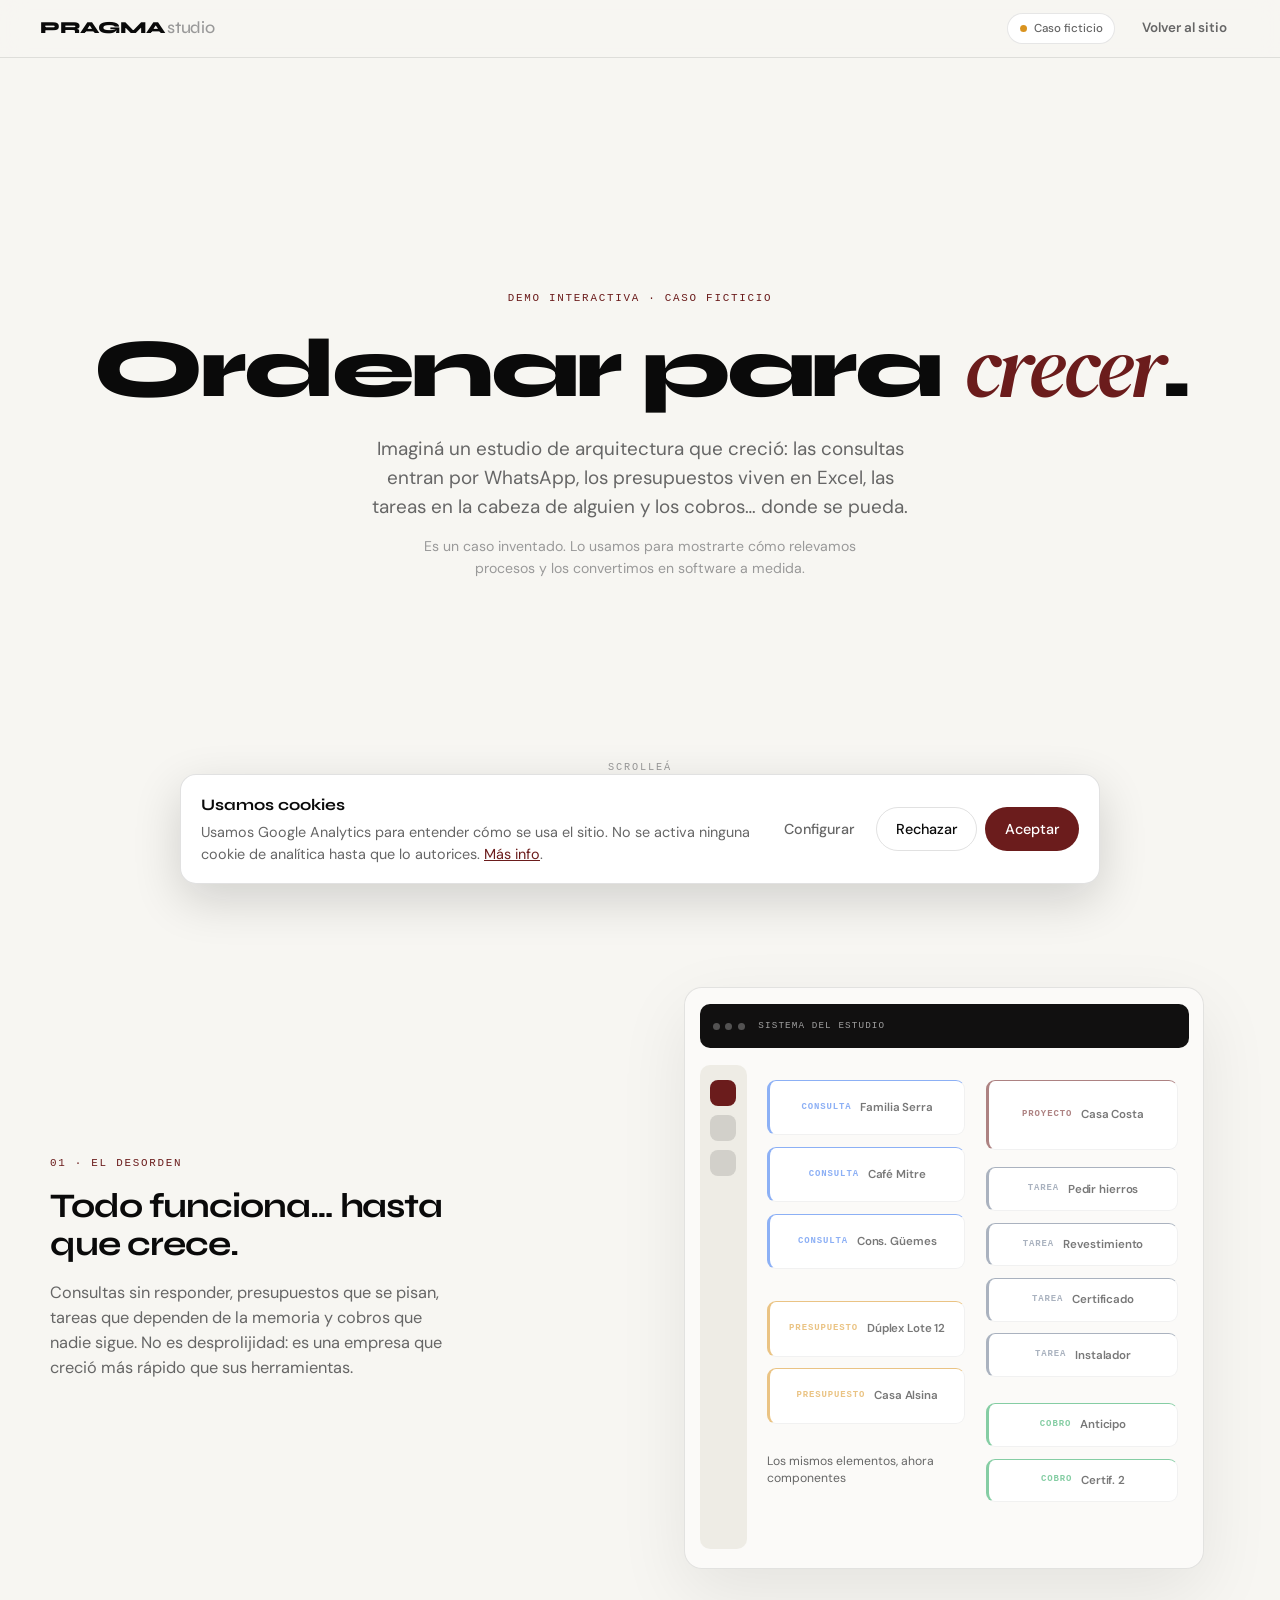
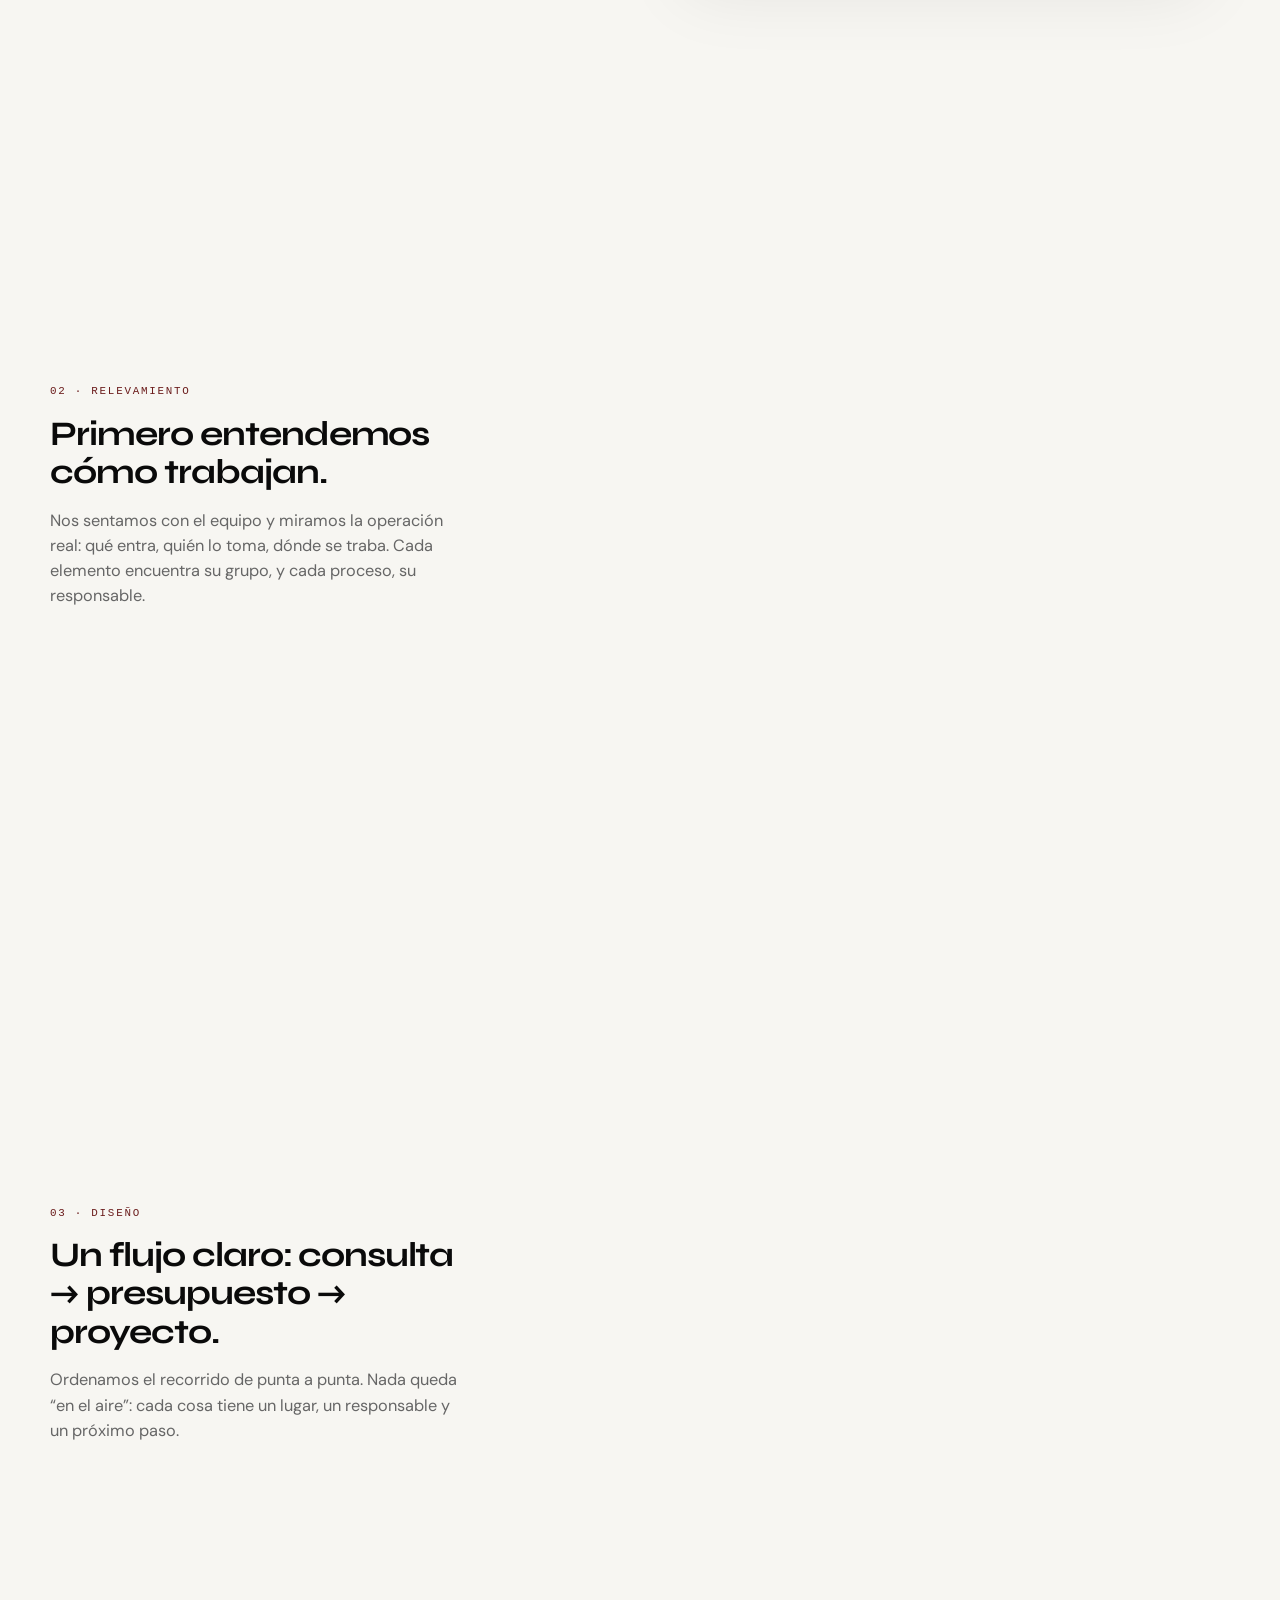
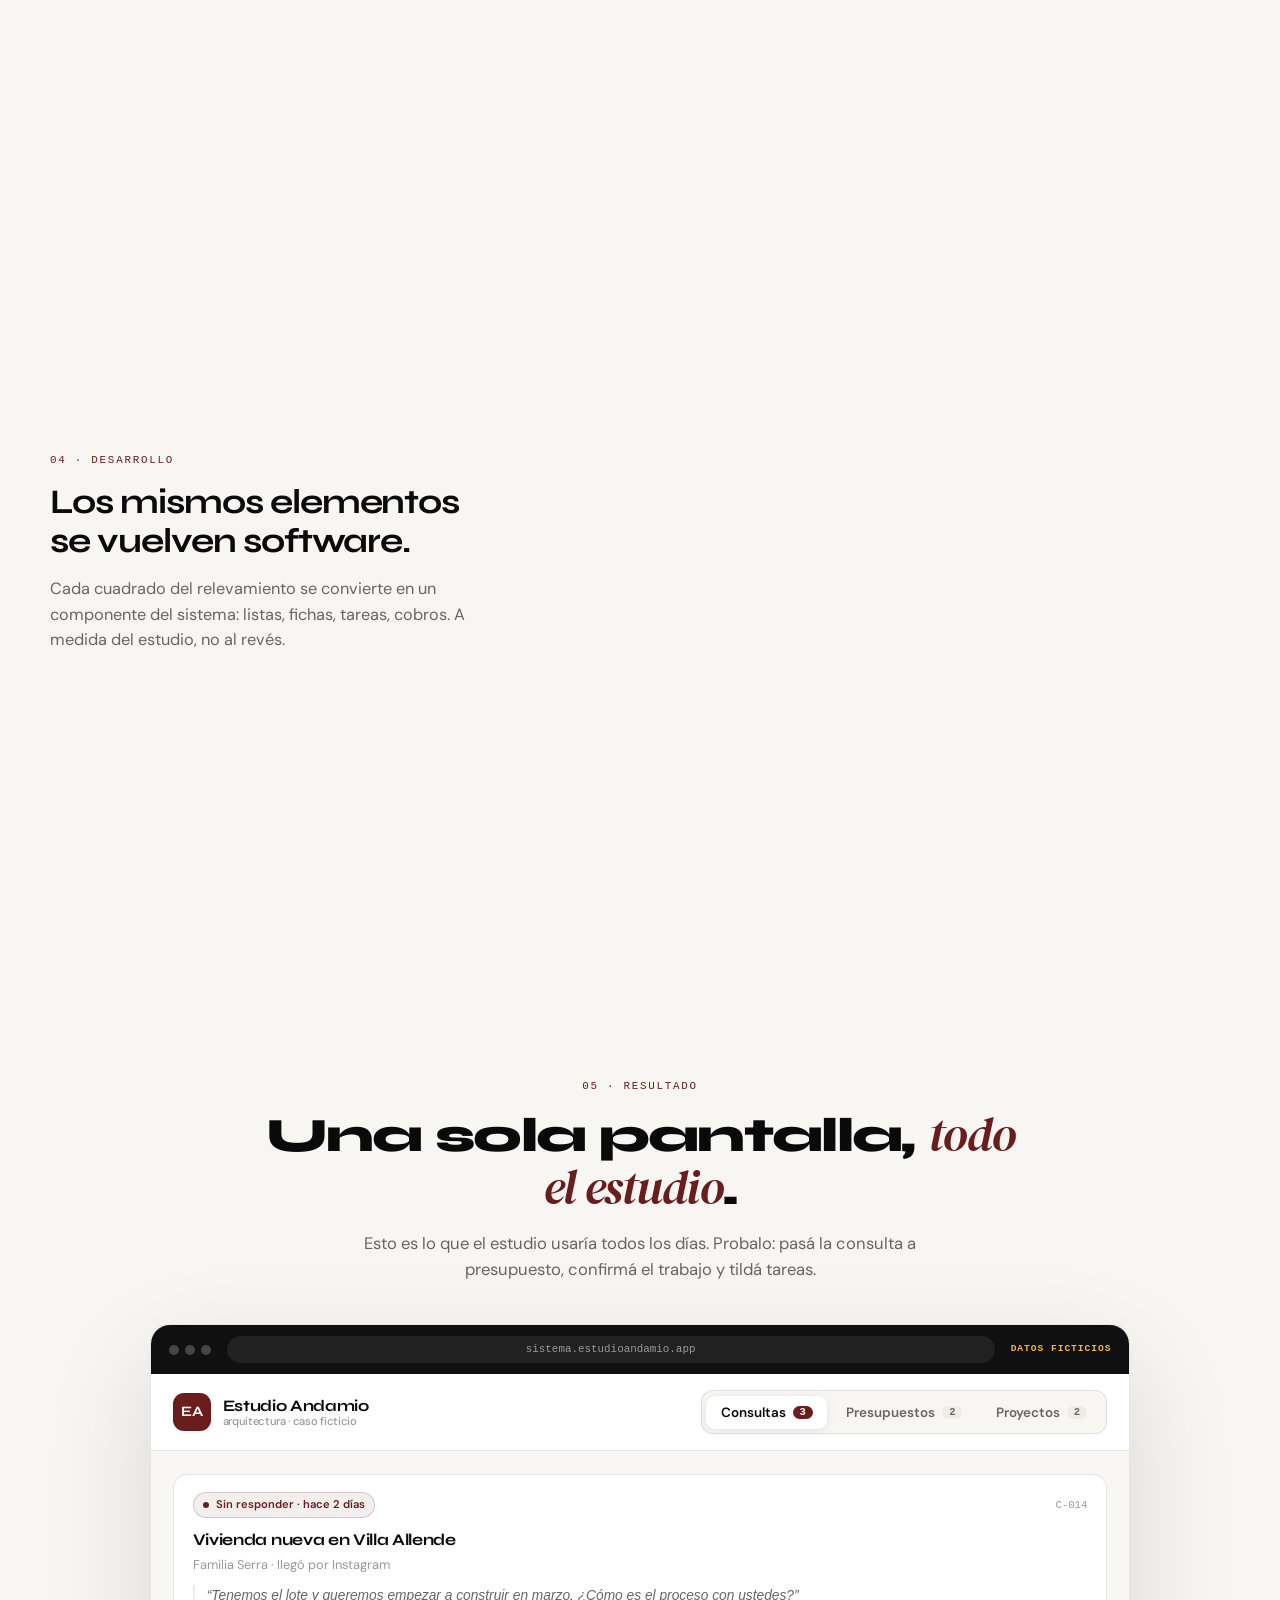
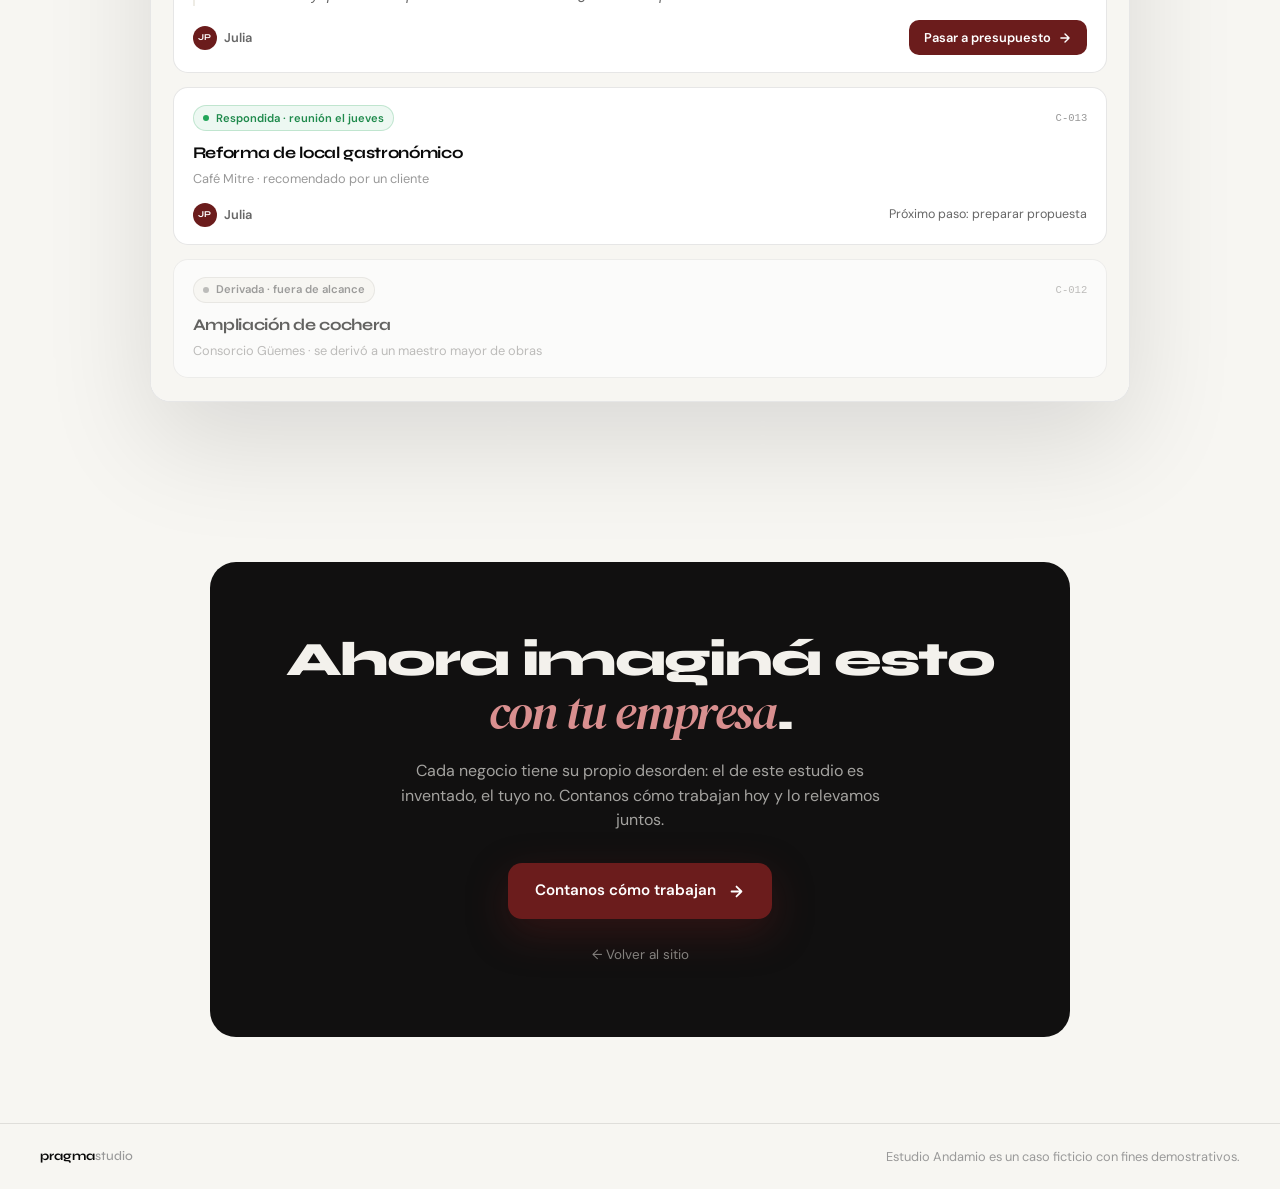
==== commit c7dea520: "Merge branch 'main' into claude/eager-maxwell-2wloqa" ====
--- a/demo-crm.html
+++ b/demo-crm.html
@@ -30,12 +30,11 @@
   <link rel="stylesheet" href="css/consent.css">
   <script src="js/consent.js" defer></script>
   <meta name="viewport" content="width=device-width, initial-scale=1.0">
-  <title>Demo CRM — pragma studio</title>
-  <meta name="description" content="Probá un mini CRM interactivo de pragma studio: dashboard, clientes y pipeline. Sin registro.">
+  <title>Ordenar para crecer — pragma studio</title>
+  <meta name="description" content="Un recorrido interactivo: así releva PRAGMA los procesos de una empresa y los convierte en software a medida. Caso ficticio de un estudio de arquitectura.">
   <meta name="robots" content="noindex">
-  <link rel="canonical" href="https://pragmastudio.com.ar/demo-crm.html">
-  <meta property="og:title" content="Demo CRM — pragma studio">
-  <meta property="og:description" content="Mini CRM interactivo: dashboard, clientes y pipeline Kanban. Probalo sin registrarte.">
+  <meta property="og:title" content="Ordenar para crecer — pragma studio">
+  <meta property="og:description" content="Del desorden de Excel y WhatsApp a un sistema a medida. Recorrelo y probá el resultado, sin registrarte.">
   <meta property="og:type" content="website">
   <meta property="og:url" content="https://pragmastudio.com.ar/demo-crm.html">
   <meta property="og:site_name" content="pragma studio">
@@ -47,7 +46,7 @@
   <meta name="twitter:image" content="https://pragmastudio.com.ar/images/og-image.jpg">
   <link rel="icon" type="image/png" href="images/favicon.png">
   <link rel="apple-touch-icon" href="images/favicon.png">
-  <meta name="theme-color" content="#0a0a0a">
+  <meta name="theme-color" content="#f7f6f2">
   <link rel="preconnect" href="https://fonts.googleapis.com">
   <link rel="preconnect" href="https://fonts.gstatic.com" crossorigin>
   <link
@@ -57,175 +56,355 @@
 </head>
 
 <body>
-  <div class="crm" id="crm">
-    <!-- ══════ SIDEBAR ══════ -->
-    <aside class="crm-sidebar" id="sidebar">
-      <div class="side-head">
-        <a href="index.html" class="side-brand" aria-label="pragma studio">
-          <span class="side-brand-mark">P</span>
-          <span class="side-brand-text">pragma<em>studio</em></span>
-        </a>
-        <button class="side-collapse" id="collapseBtn" aria-label="Contraer menú" title="Contraer">
-          <svg viewBox="0 0 24 24" fill="none" stroke="currentColor" stroke-width="2" stroke-linecap="round" stroke-linejoin="round"><path d="M15 18l-6-6 6-6"/></svg>
-        </button>
+  <a class="skip-link" href="#resultado">Saltar al demo interactivo</a>
+
+  <!-- ══════ NAV ══════ -->
+  <nav class="dnav">
+    <a href="index.html" class="dnav-brand">PRAGMA<span>studio</span></a>
+    <div class="dnav-right">
+      <span class="dnav-pill"><span class="dnav-dot"></span>Caso ficticio</span>
+      <a class="dnav-exit" href="index.html">Volver al sitio</a>
+    </div>
+  </nav>
+
+  <!-- ══════ RIEL DE PROGRESO (desktop) ══════ -->
+  <nav class="rail" id="rail" aria-label="Etapas del recorrido">
+    <a href="#paso-1" data-r="1"><i></i><b>01</b><span>Desorden</span></a>
+    <a href="#paso-2" data-r="2"><i></i><b>02</b><span>Relevamiento</span></a>
+    <a href="#paso-3" data-r="3"><i></i><b>03</b><span>Diseño</span></a>
+    <a href="#paso-4" data-r="4"><i></i><b>04</b><span>Desarrollo</span></a>
+    <a href="#resultado" data-r="5"><i></i><b>05</b><span>Resultado</span></a>
+  </nav>
+
+  <main>
+    <!-- ══════ HERO ══════ -->
+    <header class="dhero">
+      <p class="section-tag">Demo interactiva · Caso ficticio</p>
+      <h1>Ordenar para <em class="italic-bordo">crecer</em>.</h1>
+      <p class="dhero-desc">
+        Imaginá un estudio de arquitectura que creció: las consultas entran por WhatsApp,
+        los presupuestos viven en Excel, las tareas en la cabeza de alguien y los cobros… donde se pueda.
+      </p>
+      <p class="dhero-sub">
+        Es un caso inventado. Lo usamos para mostrarte cómo relevamos procesos y los convertimos en software a medida.
+      </p>
+      <div class="dhero-scroll" aria-hidden="true">
+        <span>Scrolleá</span>
+        <svg viewBox="0 0 24 24" fill="none" stroke="currentColor" stroke-width="2" stroke-linecap="round" stroke-linejoin="round"><path d="M12 5v14M5 12l7 7 7-7"/></svg>
       </div>
-
-      <nav class="side-nav" id="sideNav">
-        <button class="side-link active" data-view="dashboard">
-          <svg viewBox="0 0 24 24" fill="none" stroke="currentColor" stroke-width="2" stroke-linecap="round" stroke-linejoin="round"><rect x="3" y="3" width="7" height="9"/><rect x="14" y="3" width="7" height="5"/><rect x="14" y="12" width="7" height="9"/><rect x="3" y="16" width="7" height="5"/></svg>
-          <span>Dashboard</span>
-        </button>
-        <button class="side-link" data-view="clientes">
-          <svg viewBox="0 0 24 24" fill="none" stroke="currentColor" stroke-width="2" stroke-linecap="round" stroke-linejoin="round"><path d="M17 21v-2a4 4 0 0 0-4-4H5a4 4 0 0 0-4 4v2"/><circle cx="9" cy="7" r="4"/><path d="M23 21v-2a4 4 0 0 0-3-3.87"/><path d="M16 3.13a4 4 0 0 1 0 7.75"/></svg>
-          <span>Clientes</span>
-          <em class="side-badge" id="navClientCount">0</em>
-        </button>
-        <button class="side-link" data-view="pipeline">
-          <svg viewBox="0 0 24 24" fill="none" stroke="currentColor" stroke-width="2" stroke-linecap="round" stroke-linejoin="round"><line x1="3" y1="6" x2="3" y2="20"/><line x1="9" y1="6" x2="9" y2="14"/><line x1="15" y1="6" x2="15" y2="17"/><line x1="21" y1="6" x2="21" y2="11"/></svg>
-          <span>Pipeline</span>
-        </button>
-      </nav>
-
-      <div class="side-foot">
-        <button class="side-tool" id="tourBtn">
-          <svg viewBox="0 0 24 24" fill="none" stroke="currentColor" stroke-width="2" stroke-linecap="round" stroke-linejoin="round"><circle cx="12" cy="12" r="10"/><path d="M9.09 9a3 3 0 0 1 5.83 1c0 2-3 3-3 3"/><line x1="12" y1="17" x2="12.01" y2="17"/></svg>
-          <span>Recorrido guiado</span>
-        </button>
-        <button class="side-tool" id="resetBtn">
-          <svg viewBox="0 0 24 24" fill="none" stroke="currentColor" stroke-width="2" stroke-linecap="round" stroke-linejoin="round"><path d="M3 2v6h6"/><path d="M3.51 15a9 9 0 1 0 2.13-9.36L3 8"/></svg>
-          <span>Reiniciar demo</span>
-        </button>
-        <a class="side-cta" href="https://wa.me/5493512145673?text=Hola!%20Vi%20la%20demo%20del%20CRM%20y%20me%20gustar%C3%ADa%20un%20sistema%20a%20medida." target="_blank" rel="noopener">
-          <svg viewBox="0 0 24 24" fill="none" stroke="currentColor" stroke-width="2.2" stroke-linecap="round" stroke-linejoin="round"><path d="M5 12h14M12 5l7 7-7 7"/></svg>
-          <span>Quiero uno a medida</span>
-        </a>
-      </div>
-    </aside>
-
-    <div class="sidebar-scrim" id="sidebarScrim" aria-hidden="true"></div>
-
-    <!-- ══════ MAIN ══════ -->
-    <div class="crm-main">
-      <header class="crm-topbar">
-        <button class="top-burger" id="burgerBtn" aria-label="Abrir menú">
-          <span></span><span></span><span></span>
-        </button>
-        <div class="top-title">
-          <span class="top-eyebrow">Demo interactiva</span>
-          <h1 id="viewTitle">Dashboard</h1>
+    </header>
+
+    <!-- ══════ RECORRIDO ══════ -->
+    <section class="journey" id="journey">
+      <div class="journey-grid">
+
+        <!-- Escenario sticky: los mismos cuadrados en cada etapa -->
+        <div class="stage-wrap" aria-hidden="true">
+          <div class="stage" id="stage" data-stage="1">
+
+            <!-- líneas del relevamiento (etapa 2) -->
+            <svg class="stage-links" viewBox="0 0 100 112" preserveAspectRatio="none">
+              <line x1="50" y1="55" x2="20" y2="22"/>
+              <line x1="50" y1="55" x2="78" y2="20"/>
+              <line x1="50" y1="55" x2="20" y2="74"/>
+              <line x1="50" y1="55" x2="78" y2="76"/>
+            </svg>
+
+            <!-- cuadrados: consultas -->
+            <div class="chip t-consulta" data-chip="c1"><span class="chip-label">Consulta</span><span class="chip-sub">Familia Serra</span></div>
+            <div class="chip t-consulta" data-chip="c2"><span class="chip-label">Consulta</span><span class="chip-sub">Café Mitre</span></div>
+            <div class="chip t-consulta" data-chip="c3"><span class="chip-label">Consulta</span><span class="chip-sub">Cons. Güemes</span></div>
+            <!-- presupuestos -->
+            <div class="chip t-presu" data-chip="p1"><span class="chip-label">Presupuesto</span><span class="chip-sub">Dúplex Lote 12</span></div>
+            <div class="chip t-presu" data-chip="p2"><span class="chip-label">Presupuesto</span><span class="chip-sub">Casa Alsina</span></div>
+            <!-- proyecto -->
+            <div class="chip t-proy" data-chip="pr1"><span class="chip-label">Proyecto</span><span class="chip-sub">Casa Costa</span></div>
+            <!-- tareas -->
+            <div class="chip t-tarea" data-chip="t1"><span class="chip-label">Tarea</span><span class="chip-sub">Pedir hierros</span></div>
+            <div class="chip t-tarea" data-chip="t2"><span class="chip-label">Tarea</span><span class="chip-sub">Revestimiento</span></div>
+            <div class="chip t-tarea" data-chip="t3"><span class="chip-label">Tarea</span><span class="chip-sub">Certificado</span></div>
+            <div class="chip t-tarea" data-chip="t4"><span class="chip-label">Tarea</span><span class="chip-sub">Instalador</span></div>
+            <!-- cobros -->
+            <div class="chip t-cobro" data-chip="m1"><span class="chip-label">Cobro</span><span class="chip-sub">Anticipo</span></div>
+            <div class="chip t-cobro" data-chip="m2"><span class="chip-label">Cobro</span><span class="chip-sub">Certif. 2</span></div>
+
+            <!-- etapa 1: el ruido -->
+            <div class="s1-only ghost ghost-wa" data-g="1">“¿Respondiste lo de Serra?”</div>
+            <div class="s1-only ghost ghost-wa" data-g="2">“Pasame el Excel de cobros”</div>
+            <div class="s1-only ghost ghost-xl" data-g="3">presupuestos_FINAL_v7.xlsx</div>
+            <div class="s1-only s1-badge">+7 pendientes</div>
+
+            <!-- etapa 2: clusters y personas -->
+            <div class="s2-only cluster-label" data-c="consultas">Consultas</div>
+            <div class="s2-only cluster-label" data-c="presu">Presupuestos</div>
+            <div class="s2-only cluster-label" data-c="tareas">Tareas</div>
+            <div class="s2-only cluster-label" data-c="cobros">Cobros</div>
+            <div class="s2-only person" data-p="1"><i>JP</i>Julia</div>
+            <div class="s2-only person" data-p="2"><i>MV</i>Marcos</div>
+            <div class="s2-only person" data-p="3"><i>SR</i>Sol</div>
+
+            <!-- etapa 3: el flujo -->
+            <div class="s3-only flow-head" data-f="1">Consulta<em>resp. Julia</em></div>
+            <div class="s3-only flow-head" data-f="2">Presupuesto<em>resp. Marcos</em></div>
+            <div class="s3-only flow-head" data-f="3">Proyecto<em>equipo + Sol</em></div>
+            <div class="s3-only flow-arrow" data-a="1">→</div>
+            <div class="s3-only flow-arrow" data-a="2">→</div>
+            <div class="s3-only flow-next">Cada paso con responsable y próximo paso</div>
+
+            <!-- etapa 4: wireframe del sistema -->
+            <div class="s4-only wf-frame"></div>
+            <div class="s4-only wf-topbar"><i></i><i></i><i></i><b>sistema del estudio</b></div>
+            <div class="s4-only wf-rail"><i></i><i></i><i></i></div>
+            <div class="s4-only wf-caption">Los mismos elementos, ahora componentes</div>
+          </div>
         </div>
-        <div class="top-actions">
-          <span class="demo-pill" title="Todos los datos son ficticios y viven solo en tu navegador">
-            <span class="demo-dot"></span> Datos de demo
-          </span>
-          <a class="top-exit" href="index.html">Volver al sitio</a>
-        </div>
-      </header>
-
-      <main class="crm-content">
-        <!-- DASHBOARD -->
-        <section class="view active" data-view="dashboard" id="view-dashboard">
-          <div class="kpi-row" id="kpiRow"></div>
-          <div class="dash-grid">
-            <div class="panel">
-              <div class="panel-head">
-                <h2>Oportunidades por etapa</h2>
-                <span class="panel-sub">Cantidad en cada fase del pipeline</span>
-              </div>
-              <div class="chart-bars" id="chartStages"></div>
+
+        <!-- Pasos -->
+        <div class="steps">
+          <article class="step" data-stage="1" id="paso-1">
+            <div class="step-card">
+              <p class="section-tag">01 · El desorden</p>
+              <h2>Todo funciona… hasta que crece.</h2>
+              <p>Consultas sin responder, presupuestos que se pisan, tareas que dependen de la memoria
+                y cobros que nadie sigue. No es desprolijidad: es una empresa que creció más rápido que sus herramientas.</p>
             </div>
-            <div class="panel">
-              <div class="panel-head">
-                <h2>Valor del pipeline</h2>
-                <span class="panel-sub">Distribución por etapa</span>
-              </div>
-              <div class="chart-donut-wrap">
-                <div id="chartDonut"></div>
-                <ul class="donut-legend" id="donutLegend"></ul>
-              </div>
+          </article>
+
+          <article class="step" data-stage="2" id="paso-2">
+            <div class="step-card">
+              <p class="section-tag">02 · Relevamiento</p>
+              <h2>Primero entendemos cómo trabajan.</h2>
+              <p>Nos sentamos con el equipo y miramos la operación real: qué entra, quién lo toma, dónde se traba.
+                Cada elemento encuentra su grupo, y cada proceso, su responsable.</p>
             </div>
-            <div class="panel panel-wide">
-              <div class="panel-head">
-                <h2>Ingresos ganados</h2>
-                <span class="panel-sub">Últimos 6 meses</span>
-              </div>
-              <div class="chart-area" id="chartRevenue"></div>
+          </article>
+
+          <article class="step" data-stage="3" id="paso-3">
+            <div class="step-card">
+              <p class="section-tag">03 · Diseño</p>
+              <h2>Un flujo claro: consulta → presupuesto → proyecto.</h2>
+              <p>Ordenamos el recorrido de punta a punta. Nada queda “en el aire”:
+                cada cosa tiene un lugar, un responsable y un próximo paso.</p>
             </div>
-          </div>
-        </section>
-
-        <!-- CLIENTES -->
-        <section class="view" data-view="clientes" id="view-clientes">
-          <div class="toolbar">
-            <div class="search">
-              <svg viewBox="0 0 24 24" fill="none" stroke="currentColor" stroke-width="2" stroke-linecap="round" stroke-linejoin="round"><circle cx="11" cy="11" r="8"/><line x1="21" y1="21" x2="16.65" y2="16.65"/></svg>
-              <input type="text" id="clientSearch" placeholder="Buscar por nombre, empresa o email…">
+          </article>
+
+          <article class="step" data-stage="4" id="paso-4">
+            <div class="step-card">
+              <p class="section-tag">04 · Desarrollo</p>
+              <h2>Los mismos elementos se vuelven software.</h2>
+              <p>Cada cuadrado del relevamiento se convierte en un componente del sistema:
+                listas, fichas, tareas, cobros. A medida del estudio, no al revés.</p>
             </div>
-            <button class="btn-accent" id="newClientBtn">
-              <svg viewBox="0 0 24 24" fill="none" stroke="currentColor" stroke-width="2.4" stroke-linecap="round" stroke-linejoin="round"><line x1="12" y1="5" x2="12" y2="19"/><line x1="5" y1="12" x2="19" y2="12"/></svg>
-              Nuevo cliente
-            </button>
-          </div>
-          <div class="table-wrap">
-            <table class="data-table">
-              <thead>
-                <tr>
-                  <th>Cliente</th><th class="col-hide-sm">Empresa</th><th class="col-hide-sm">Email</th>
-                  <th>Etapa</th><th class="num">Valor</th>
-                </tr>
-              </thead>
-              <tbody id="clientRows"></tbody>
-            </table>
-            <div class="empty-state" id="clientEmpty" hidden>
-              <p>No encontramos clientes con ese criterio.</p>
-            </div>
-          </div>
-        </section>
-
-        <!-- PIPELINE -->
-        <section class="view" data-view="pipeline" id="view-pipeline">
-          <div class="toolbar">
-            <p class="pipeline-hint">Arrastrá las tarjetas entre columnas, o usá las flechas en mobile.</p>
-            <button class="btn-accent" id="newDealBtn">
-              <svg viewBox="0 0 24 24" fill="none" stroke="currentColor" stroke-width="2.4" stroke-linecap="round" stroke-linejoin="round"><line x1="12" y1="5" x2="12" y2="19"/><line x1="5" y1="12" x2="19" y2="12"/></svg>
-              Nueva oportunidad
-            </button>
-          </div>
-          <div class="kanban" id="kanban"></div>
-        </section>
-      </main>
-    </div>
-  </div>
-
-  <!-- ══════ MODAL ══════ -->
-  <div class="modal-backdrop" id="modalBackdrop" hidden>
-    <div class="modal" role="dialog" aria-modal="true" aria-labelledby="modalTitle">
-      <div class="modal-head">
-        <h3 id="modalTitle">Nuevo cliente</h3>
-        <button class="modal-close" id="modalClose" aria-label="Cerrar">
-          <svg viewBox="0 0 24 24" fill="none" stroke="currentColor" stroke-width="2" stroke-linecap="round" stroke-linejoin="round"><line x1="18" y1="6" x2="6" y2="18"/><line x1="6" y1="6" x2="18" y2="18"/></svg>
-        </button>
-      </div>
-      <div class="modal-body" id="modalBody"></div>
-    </div>
-  </div>
-
-  <!-- ══════ TOUR ══════ -->
-  <div class="tour" id="tour" hidden>
-    <div class="tour-spot" id="tourSpot"></div>
-    <div class="tour-pop" id="tourPop">
-      <span class="tour-step" id="tourStep"></span>
-      <h4 id="tourTitle"></h4>
-      <p id="tourText"></p>
-      <div class="tour-actions">
-        <button class="tour-skip" id="tourSkip">Saltar</button>
-        <div class="tour-nav">
-          <button class="tour-prev" id="tourPrev">Atrás</button>
-          <button class="tour-next" id="tourNext">Siguiente</button>
+          </article>
         </div>
       </div>
-    </div>
-  </div>
+    </section>
+
+    <!-- ══════ RESULTADO: el sistema ══════ -->
+    <section class="resultado" id="resultado">
+      <div class="resultado-head">
+        <p class="section-tag">05 · Resultado</p>
+        <h2>Una sola pantalla, <em class="italic-bordo">todo el estudio</em>.</h2>
+        <p class="resultado-desc">Esto es lo que el estudio usaría todos los días. Probalo:
+          pasá la consulta a presupuesto, confirmá el trabajo y tildá tareas.</p>
+      </div>
+
+      <div class="app" id="app">
+        <!-- chrome -->
+        <div class="app-chrome">
+          <span class="chrome-dots"><i></i><i></i><i></i></span>
+          <span class="chrome-url">sistema.estudioandamio.app</span>
+          <span class="chrome-badge">Datos ficticios</span>
+        </div>
+
+        <div class="app-top">
+          <div class="app-brand"><b>EA</b><span>Estudio Andamio<em>arquitectura · caso ficticio</em></span></div>
+          <div class="app-tabs" role="tablist" aria-label="Secciones del sistema">
+            <button class="app-tab active" role="tab" aria-selected="true" aria-controls="panel-consultas" id="tab-consultas" data-panel="consultas">Consultas <b data-count="consultas">3</b></button>
+            <button class="app-tab" role="tab" aria-selected="false" aria-controls="panel-presupuestos" id="tab-presupuestos" data-panel="presupuestos" tabindex="-1">Presupuestos <b data-count="presupuestos">2</b></button>
+            <button class="app-tab" role="tab" aria-selected="false" aria-controls="panel-proyectos" id="tab-proyectos" data-panel="proyectos" tabindex="-1">Proyectos <b data-count="proyectos">2</b></button>
+          </div>
+        </div>
+
+        <div class="app-body">
+          <!-- ── CONSULTAS ── -->
+          <section class="app-panel active" id="panel-consultas" role="tabpanel" aria-labelledby="tab-consultas" data-panel="consultas">
+            <h3 class="panel-title">Consultas</h3>
+
+            <article class="card" data-id="c14">
+              <div class="card-row">
+                <span class="tag tag-hot"><span class="tag-dot"></span>Sin responder · hace 2 días</span>
+                <span class="card-id">C-014</span>
+              </div>
+              <h4>Vivienda nueva en Villa Allende</h4>
+              <p class="card-meta">Familia Serra · llegó por Instagram</p>
+              <p class="card-note">“Tenemos el lote y queremos empezar a construir en marzo. ¿Cómo es el proceso con ustedes?”</p>
+              <div class="card-foot">
+                <span class="owner"><i class="av av-j">JP</i>Julia</span>
+                <button class="btn-mini" data-act="convertir-presupuesto" data-id="c14">Pasar a presupuesto
+                  <svg viewBox="0 0 24 24" fill="none" stroke="currentColor" stroke-width="2.4" stroke-linecap="round" stroke-linejoin="round"><path d="M5 12h14M12 5l7 7-7 7"/></svg>
+                </button>
+              </div>
+            </article>
+
+            <article class="card" data-id="c13">
+              <div class="card-row">
+                <span class="tag tag-ok"><span class="tag-dot"></span>Respondida · reunión el jueves</span>
+                <span class="card-id">C-013</span>
+              </div>
+              <h4>Reforma de local gastronómico</h4>
+              <p class="card-meta">Café Mitre · recomendado por un cliente</p>
+              <div class="card-foot">
+                <span class="owner"><i class="av av-j">JP</i>Julia</span>
+                <span class="next-step">Próximo paso: preparar propuesta</span>
+              </div>
+            </article>
+
+            <article class="card card-dim" data-id="c12">
+              <div class="card-row">
+                <span class="tag"><span class="tag-dot"></span>Derivada · fuera de alcance</span>
+                <span class="card-id">C-012</span>
+              </div>
+              <h4>Ampliación de cochera</h4>
+              <p class="card-meta">Consorcio Güemes · se derivó a un maestro mayor de obras</p>
+            </article>
+          </section>
+
+          <!-- ── PRESUPUESTOS ── -->
+          <section class="app-panel" id="panel-presupuestos" role="tabpanel" aria-labelledby="tab-presupuestos" data-panel="presupuestos">
+            <h3 class="panel-title">Presupuestos</h3>
+
+            <article class="card" data-id="p31">
+              <div class="card-row">
+                <span class="tag tag-warn"><span class="tag-dot"></span>Enviado · hace 5 días</span>
+                <span class="card-id">P-031</span>
+              </div>
+              <h4>Dúplex en Lote 12</h4>
+              <p class="card-meta">Hnos. Castro · a partir de la consulta C-010</p>
+              <ul class="items">
+                <li><span>Anteproyecto</span><b>$ 2.400.000</b></li>
+                <li><span>Documentación de obra</span><b>$ 3.100.000</b></li>
+                <li><span>Dirección de obra</span><b>$ 4.900.000</b></li>
+                <li class="items-total"><span>Total</span><b>$ 10.400.000</b></li>
+              </ul>
+              <div class="card-foot">
+                <span class="owner"><i class="av av-m">MV</i>Marcos</span>
+                <button class="btn-mini btn-confirm" data-act="confirmar-trabajo" data-id="p31">Confirmar trabajo
+                  <svg viewBox="0 0 24 24" fill="none" stroke="currentColor" stroke-width="2.6" stroke-linecap="round" stroke-linejoin="round"><polyline points="20 6 9 17 4 12"/></svg>
+                </button>
+              </div>
+            </article>
+
+            <article class="card" data-id="p30">
+              <div class="card-row">
+                <span class="tag"><span class="tag-dot"></span>En preparación · vence el viernes</span>
+                <span class="card-id">P-030</span>
+              </div>
+              <h4>Reforma Casa Alsina</h4>
+              <p class="card-meta">Vera y Asoc. · falta cotizar la carpintería</p>
+              <div class="card-foot">
+                <span class="owner"><i class="av av-m">MV</i>Marcos</span>
+                <span class="next-step">Próximo paso: pedir precio al carpintero</span>
+              </div>
+            </article>
+          </section>
+
+          <!-- ── PROYECTOS ── -->
+          <section class="app-panel" id="panel-proyectos" role="tabpanel" aria-labelledby="tab-proyectos" data-panel="proyectos">
+            <h3 class="panel-title">Proyectos</h3>
+
+            <article class="proj open" data-id="pr7">
+              <button class="proj-head" aria-expanded="true" data-act="toggle-proyecto">
+                <span class="proj-main">
+                  <span class="card-row">
+                    <span class="tag tag-build"><span class="tag-dot"></span>En obra</span>
+                    <span class="card-id">PR-07</span>
+                  </span>
+                  <h4>Casa Costa</h4>
+                  <p class="card-meta">Familia Ponce · dirección: Julia</p>
+                </span>
+                <span class="proj-side">
+                  <span class="proj-prog"><b data-prog="pr7">1/4</b> tareas</span>
+                  <svg class="proj-chev" viewBox="0 0 24 24" fill="none" stroke="currentColor" stroke-width="2.2" stroke-linecap="round" stroke-linejoin="round"><path d="M6 9l6 6 6-6"/></svg>
+                </span>
+              </button>
+              <div class="proj-body">
+                <p class="proj-next"><b>Próximo paso</b> Visita de obra — viernes 10:00 <span class="owner"><i class="av av-j">JP</i>Julia</span></p>
+                <div class="proj-cols">
+                  <div class="proj-tasks">
+                    <h5>Tareas</h5>
+                    <label class="task"><input type="checkbox" data-proj="pr7"><span class="task-box" aria-hidden="true"></span><span class="task-txt">Pedir hierros al corralón</span><span class="owner sm"><i class="av av-m">MV</i>Marcos</span></label>
+                    <label class="task"><input type="checkbox" data-proj="pr7"><span class="task-box" aria-hidden="true"></span><span class="task-txt">Aprobar revestimiento con el cliente</span><span class="owner sm"><i class="av av-j">JP</i>Julia</span></label>
+                    <label class="task"><input type="checkbox" data-proj="pr7" checked><span class="task-box" aria-hidden="true"></span><span class="task-txt">Cargar certificado mensual</span><span class="owner sm"><i class="av av-s">SR</i>Sol</span></label>
+                    <label class="task"><input type="checkbox" data-proj="pr7"><span class="task-box" aria-hidden="true"></span><span class="task-txt">Coordinar instalador eléctrico</span><span class="owner sm"><i class="av av-m">MV</i>Marcos</span></label>
+                  </div>
+                  <div class="proj-pay">
+                    <h5>Cobros</h5>
+                    <div class="pay-row"><span>Anticipo</span><b>$ 3.500.000</b><em class="pay-ok">Cobrado</em></div>
+                    <div class="pay-row"><span>Certificado 2</span><b>$ 2.800.000</b><em class="pay-due">Vence 20/11</em></div>
+                  </div>
+                </div>
+              </div>
+            </article>
+
+            <article class="proj" data-id="pr6">
+              <button class="proj-head" aria-expanded="false" data-act="toggle-proyecto">
+                <span class="proj-main">
+                  <span class="card-row">
+                    <span class="tag tag-doc"><span class="tag-dot"></span>Documentación</span>
+                    <span class="card-id">PR-06</span>
+                  </span>
+                  <h4>Oficinas Nodo</h4>
+                  <p class="card-meta">Nodo Coworking · dirección: Marcos</p>
+                </span>
+                <span class="proj-side">
+                  <span class="proj-prog"><b data-prog="pr6">1/3</b> tareas</span>
+                  <svg class="proj-chev" viewBox="0 0 24 24" fill="none" stroke="currentColor" stroke-width="2.2" stroke-linecap="round" stroke-linejoin="round"><path d="M6 9l6 6 6-6"/></svg>
+                </span>
+              </button>
+              <div class="proj-body">
+                <p class="proj-next"><b>Próximo paso</b> Entregar planos en la municipalidad <span class="owner"><i class="av av-m">MV</i>Marcos</span></p>
+                <div class="proj-cols">
+                  <div class="proj-tasks">
+                    <h5>Tareas</h5>
+                    <label class="task"><input type="checkbox" data-proj="pr6" checked><span class="task-box" aria-hidden="true"></span><span class="task-txt">Ajustar planta según observaciones</span><span class="owner sm"><i class="av av-m">MV</i>Marcos</span></label>
+                    <label class="task"><input type="checkbox" data-proj="pr6"><span class="task-box" aria-hidden="true"></span><span class="task-txt">Firmar planos con el comitente</span><span class="owner sm"><i class="av av-j">JP</i>Julia</span></label>
+                    <label class="task"><input type="checkbox" data-proj="pr6"><span class="task-box" aria-hidden="true"></span><span class="task-txt">Pagar tasa municipal</span><span class="owner sm"><i class="av av-s">SR</i>Sol</span></label>
+                  </div>
+                  <div class="proj-pay">
+                    <h5>Cobros</h5>
+                    <div class="pay-row"><span>Etapa documentación</span><b>$ 1.900.000</b><em class="pay-ok">Cobrado</em></div>
+                    <div class="pay-row"><span>Saldo entrega</span><b>$ 1.100.000</b><em class="pay-due">Al entregar</em></div>
+                  </div>
+                </div>
+              </div>
+            </article>
+          </section>
+        </div>
+      </div>
+    </section>
+
+    <!-- ══════ CTA ══════ -->
+    <section class="dcta">
+      <div class="dcta-inner">
+        <h2>Ahora imaginá esto <em class="italic-bordo">con tu empresa</em>.</h2>
+        <p>Cada negocio tiene su propio desorden: el de este estudio es inventado, el tuyo no.
+          Contanos cómo trabajan hoy y lo relevamos juntos.</p>
+        <a class="btn-primary" href="https://wa.me/5493512145673?text=Hola!%20Hice%20el%20recorrido%20%E2%80%9COrdenar%20para%20crecer%E2%80%9D%20y%20quiero%20contarles%20c%C3%B3mo%20trabajamos%20en%20mi%20empresa." target="_blank" rel="noopener">
+          <span>Contanos cómo trabajan</span>
+          <span class="btn-arrow">
+            <svg viewBox="0 0 24 24" fill="none" stroke="currentColor" stroke-width="2.5" stroke-linecap="round" stroke-linejoin="round"><path d="M5 12h14M12 5l7 7-7 7"/></svg>
+          </span>
+        </a>
+        <a class="dcta-back" href="index.html">← Volver al sitio</a>
+      </div>
+    </section>
+  </main>
+
+  <footer class="dfoot">
+    <span>pragma<b>studio</b></span>
+    <span class="dfoot-note">Estudio Andamio es un caso ficticio con fines demostrativos.</span>
+  </footer>
 
   <div class="toast" id="toast" hidden></div>
 
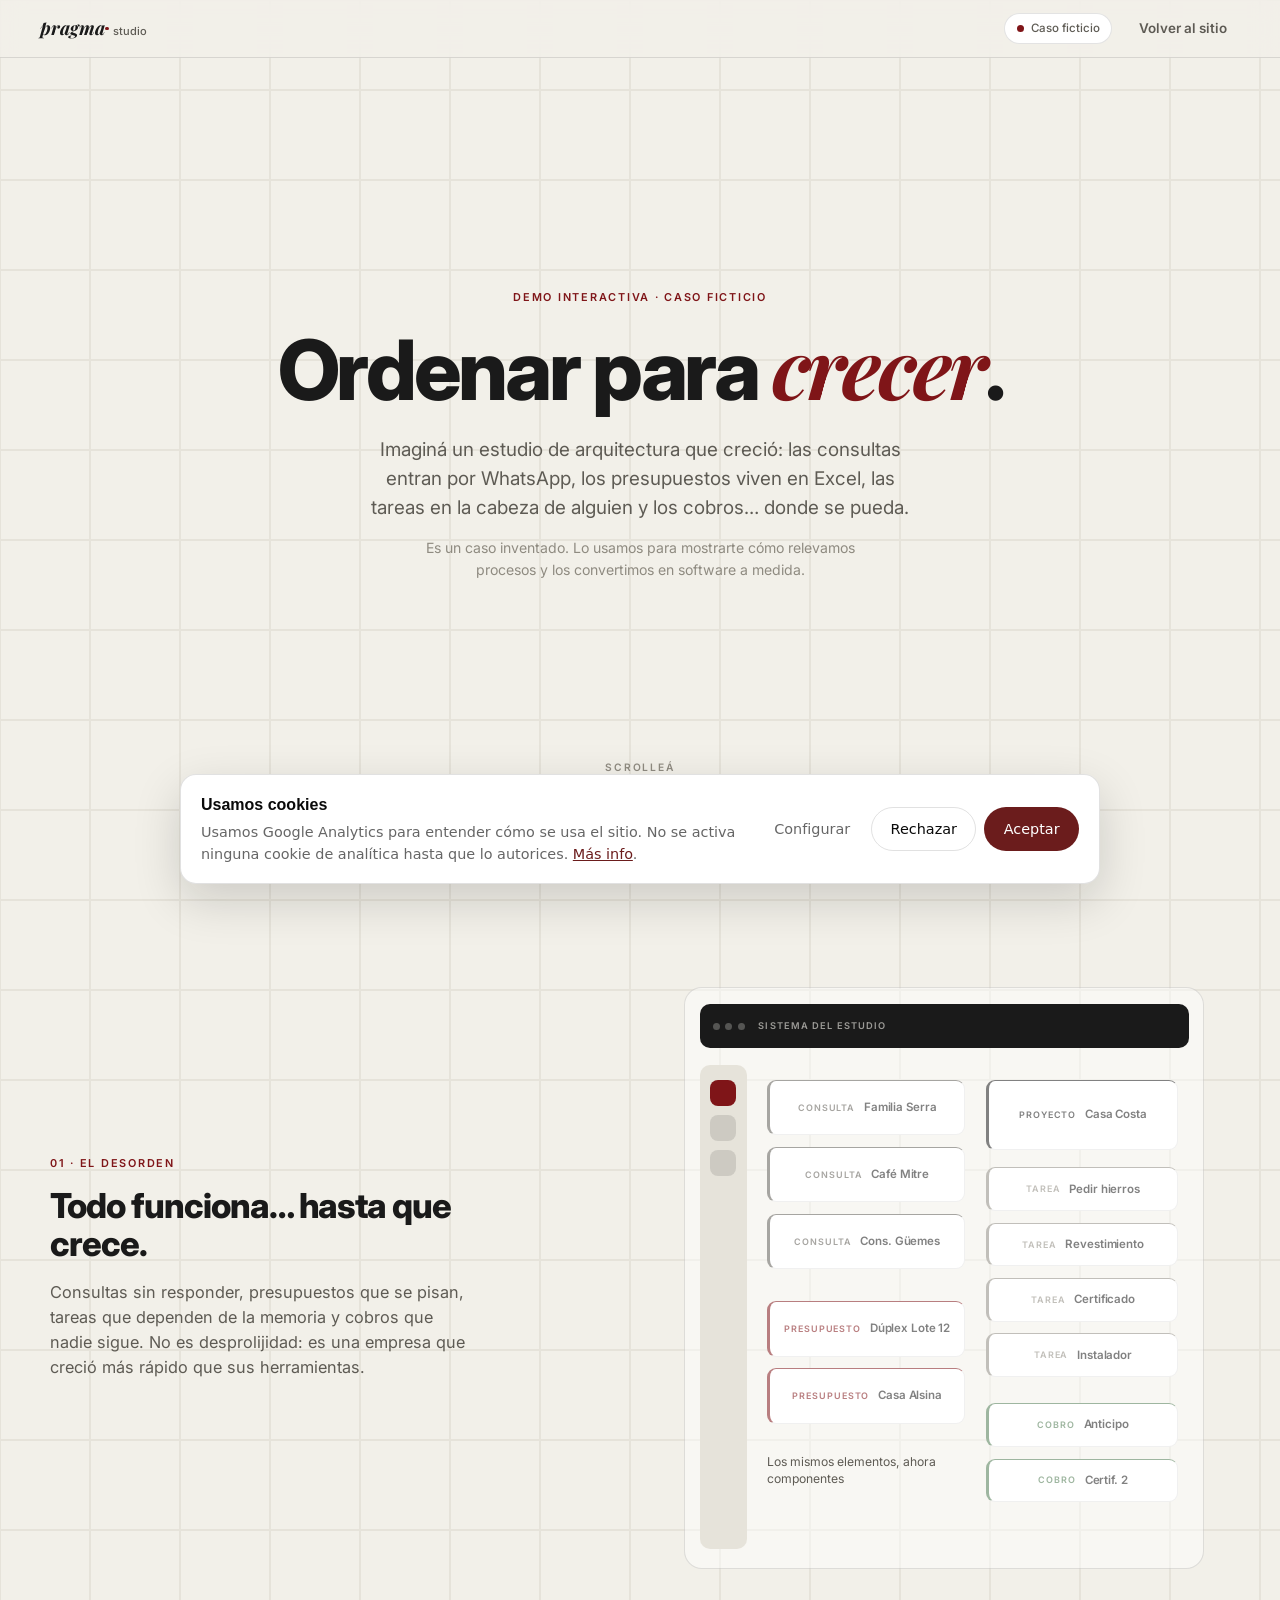
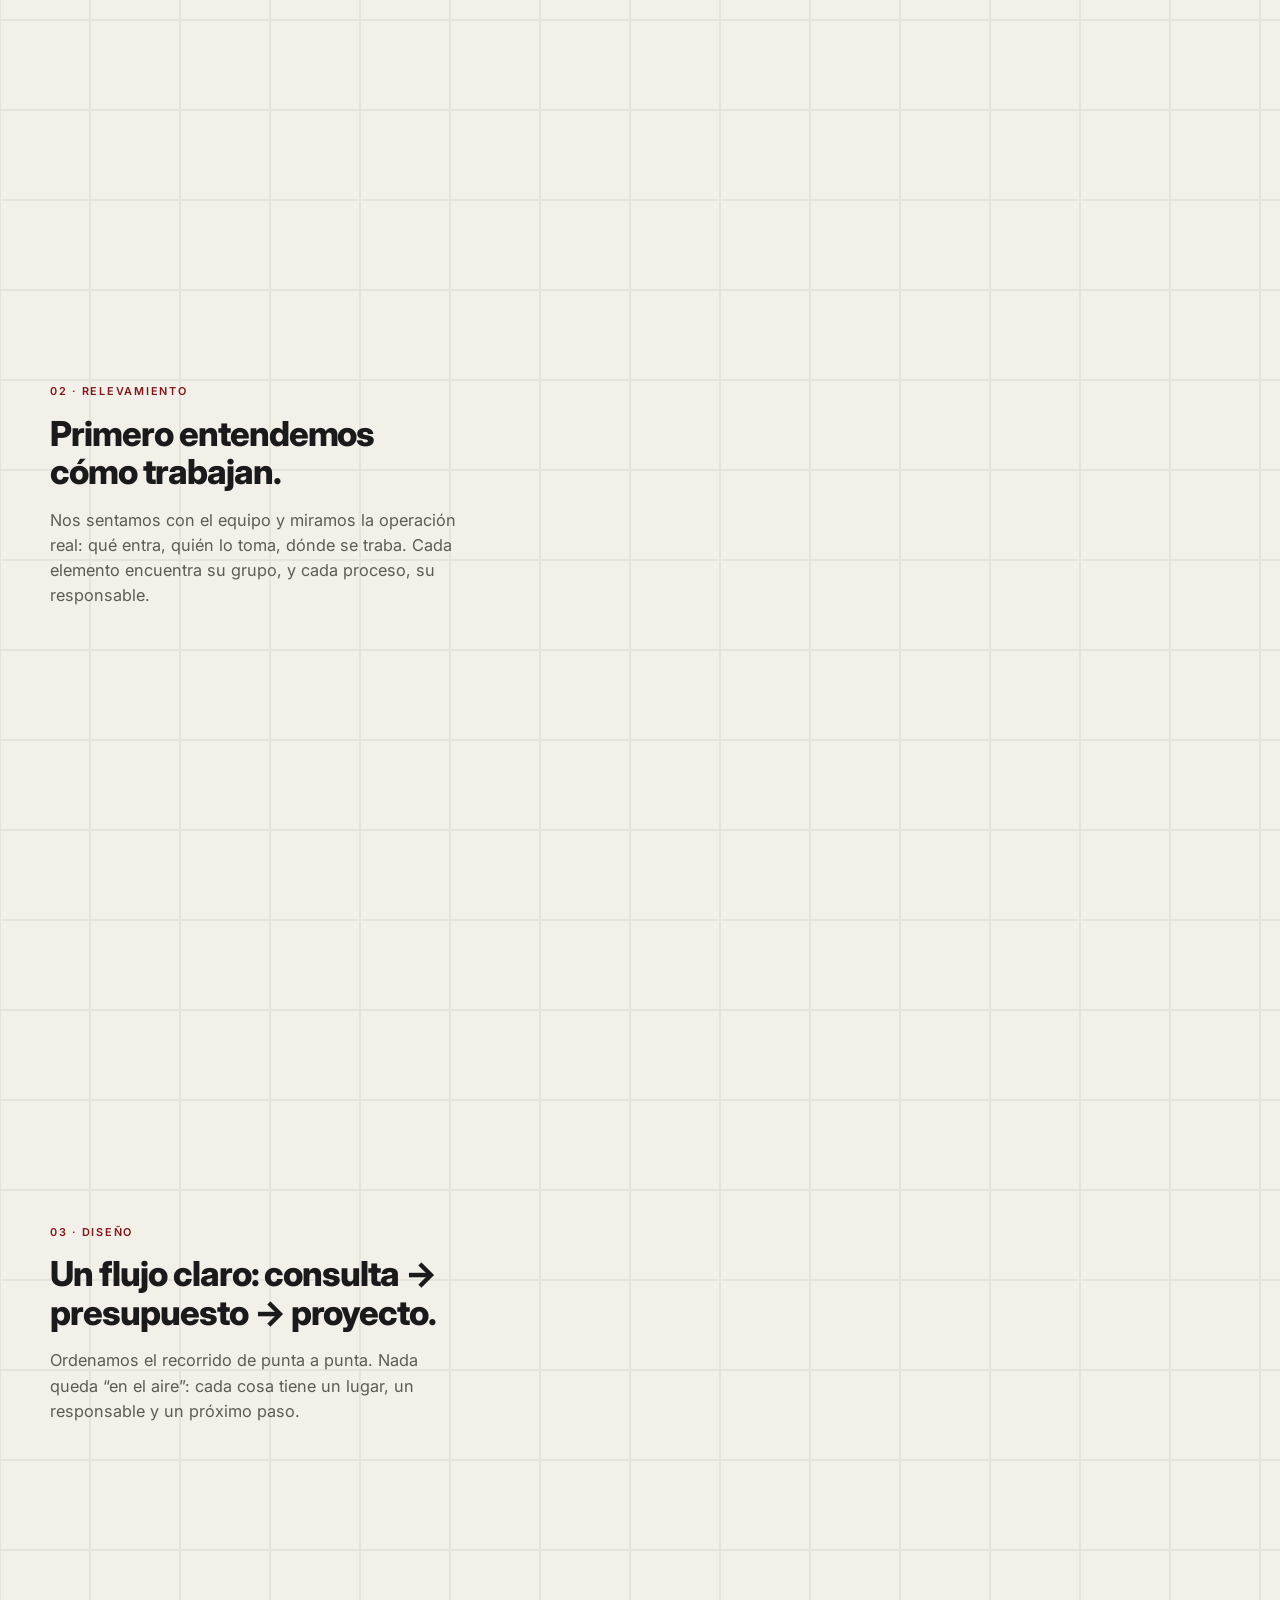
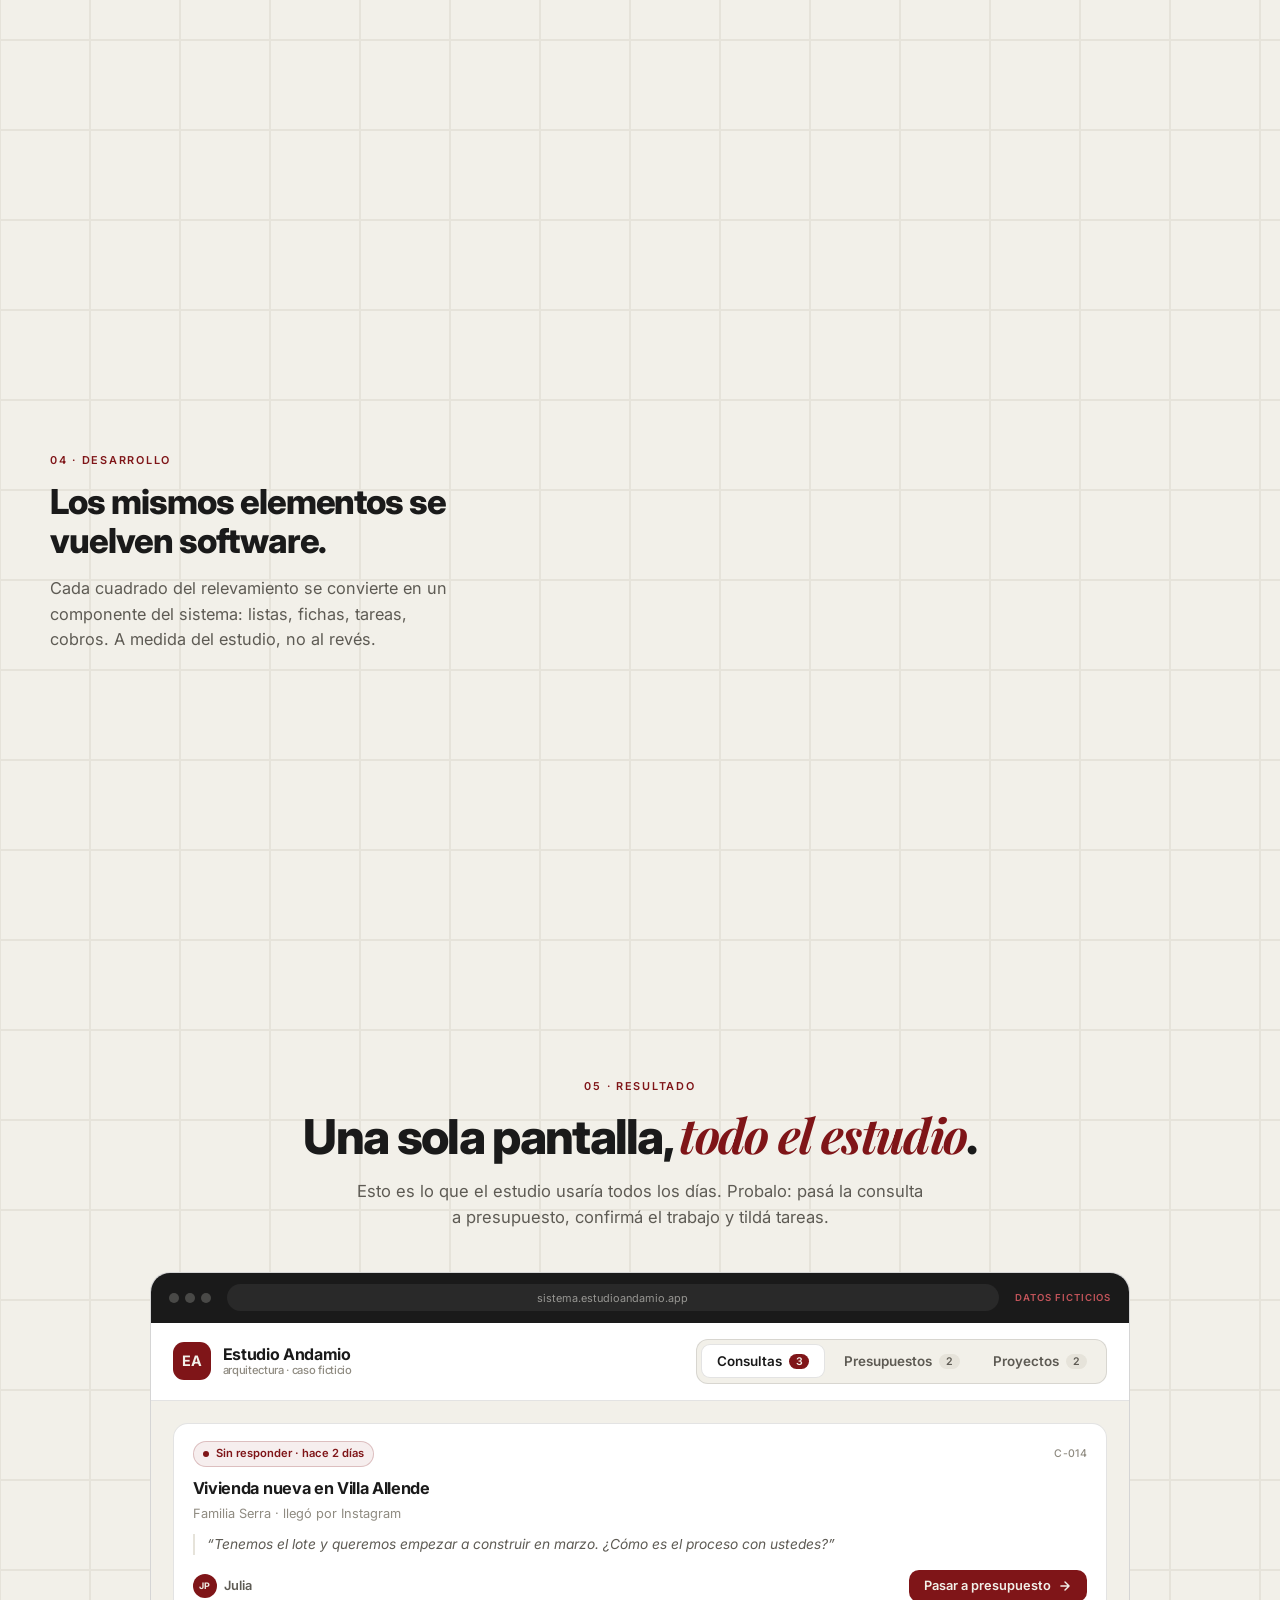
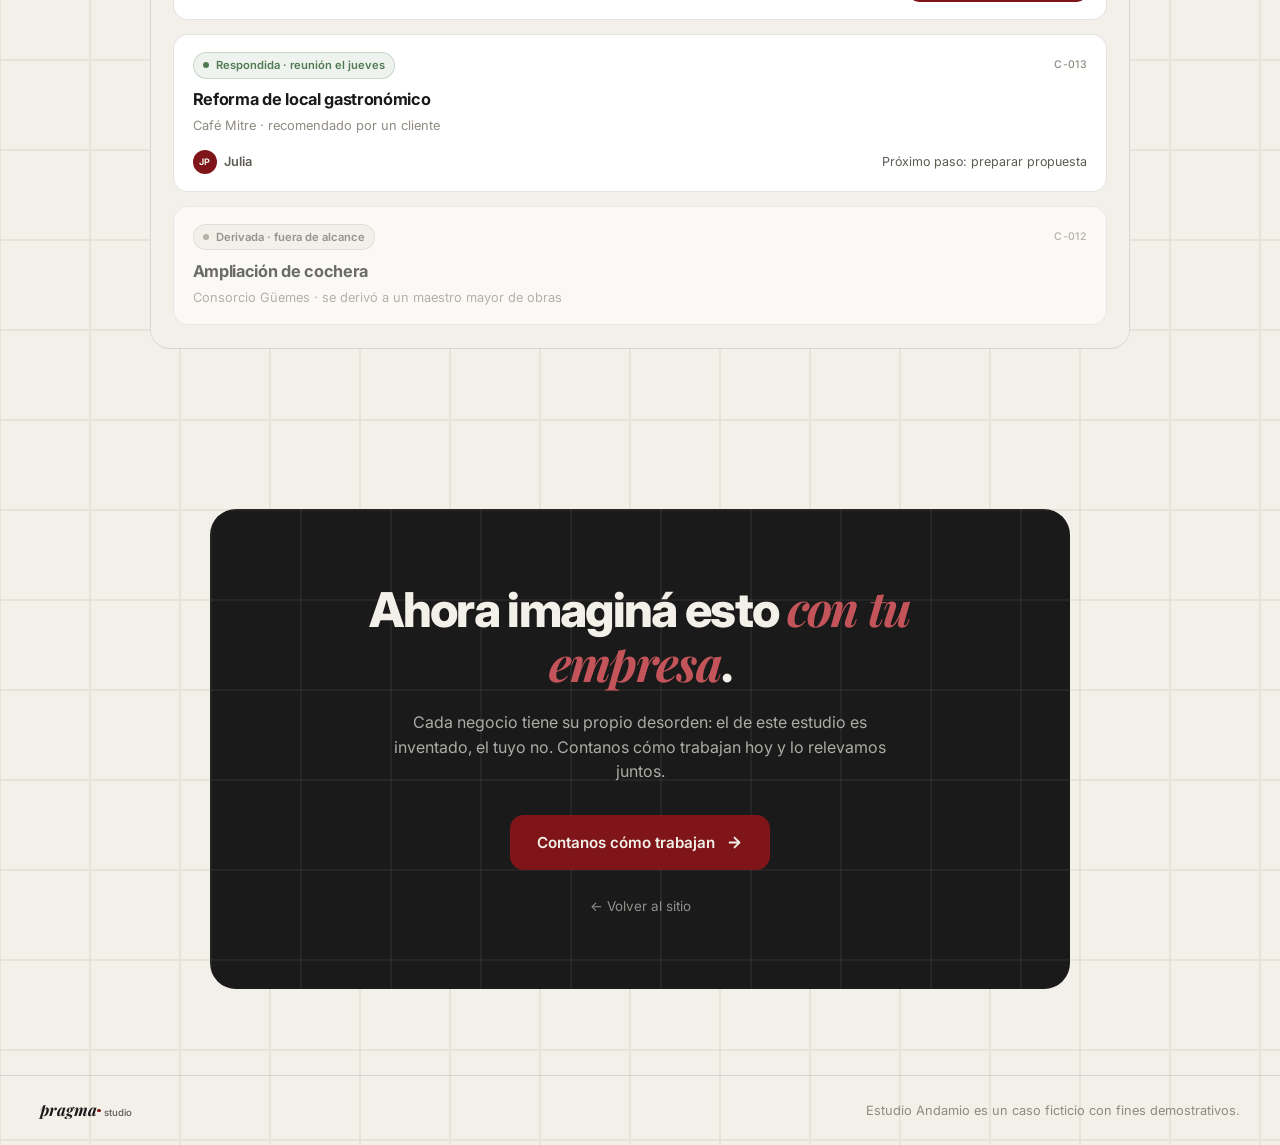
==== commit 8093037b: "Alinear demo CRM a la identidad del Brandbook v1.0 Aplica los lineamientos del brandbook oficial a l" ====
--- a/demo-crm.html
+++ b/demo-crm.html
@@ -33,6 +33,7 @@
   <title>Ordenar para crecer — pragma studio</title>
   <meta name="description" content="Un recorrido interactivo: así releva PRAGMA los procesos de una empresa y los convierte en software a medida. Caso ficticio de un estudio de arquitectura.">
   <meta name="robots" content="noindex">
+  <link rel="canonical" href="https://pragmastudio.com.ar/demo-crm.html">
   <meta property="og:title" content="Ordenar para crecer — pragma studio">
   <meta property="og:description" content="Del desorden de Excel y WhatsApp a un sistema a medida. Recorrelo y probá el resultado, sin registrarte.">
   <meta property="og:type" content="website">
@@ -46,11 +47,12 @@
   <meta name="twitter:image" content="https://pragmastudio.com.ar/images/og-image.jpg">
   <link rel="icon" type="image/png" href="images/favicon.png">
   <link rel="apple-touch-icon" href="images/favicon.png">
-  <meta name="theme-color" content="#f7f6f2">
+  <meta name="theme-color" content="#F2F0E9">
   <link rel="preconnect" href="https://fonts.googleapis.com">
   <link rel="preconnect" href="https://fonts.gstatic.com" crossorigin>
+  <!-- Tipografías de marca (Brandbook §6): Inter + Playfair Display Italic -->
   <link
-    href="https://fonts.googleapis.com/css2?family=Syne:wght@400;500;600;700;800&family=DM+Sans:ital,opsz,wght@0,9..40,300;0,9..40,400;0,9..40,500;0,9..40,600;1,9..40,400&family=DM+Serif+Display:ital@0;1&family=JetBrains+Mono:wght@400;500;600&display=swap"
+    href="https://fonts.googleapis.com/css2?family=Inter:wght@400;500;600;700;800&family=Playfair+Display:ital,wght@1,700;1,800&display=swap"
     rel="stylesheet">
   <link rel="stylesheet" href="css/demo-crm.css">
 </head>
@@ -60,7 +62,10 @@
 
   <!-- ══════ NAV ══════ -->
   <nav class="dnav">
-    <a href="index.html" class="dnav-brand">PRAGMA<span>studio</span></a>
+    <!-- Firma pragma. studio (Brandbook §4.1). TODO: reemplazar la "p" tipeada por el isotipo p_dark.png cuando esté el vector. -->
+    <a href="index.html" class="dnav-brand" aria-label="pragma studio — volver al inicio">
+      <span class="sig"><span class="sig-word">pragma</span><span class="sig-dot" aria-hidden="true"></span><span class="sig-studio">studio</span></span>
+    </a>
     <div class="dnav-right">
       <span class="dnav-pill"><span class="dnav-dot"></span>Caso ficticio</span>
       <a class="dnav-exit" href="index.html">Volver al sitio</a>
@@ -402,7 +407,7 @@
   </main>
 
   <footer class="dfoot">
-    <span>pragma<b>studio</b></span>
+    <span class="sig"><span class="sig-word">pragma</span><span class="sig-dot" aria-hidden="true"></span><span class="sig-studio">studio</span></span>
     <span class="dfoot-note">Estudio Andamio es un caso ficticio con fines demostrativos.</span>
   </footer>
 
--- a/css/demo-crm.css
+++ b/css/demo-crm.css
@@ -1,29 +1,40 @@
 /* ═══════════════════════════════════════════════════════════
    PRAGMA · Ordenar para crecer — recorrido + demo interactiva
-   Estilos autocontenidos (misma identidad que el sitio)
+   Identidad alineada al Brandbook oficial v1.0 (nov 2026):
+   paleta crema/bordó/tinta, Inter + Playfair Display Italic,
+   cuadrícula de 90 px, acento único bordó + estados discretos.
    ═══════════════════════════════════════════════════════════ */
 :root {
-  --bg-primary: #f7f6f2;
-  --bg-secondary: #eeece5;
-  --bg-card: #ffffff;
-  --border-card: rgba(10, 10, 10, 0.10);
-  --text-primary: #0a0a0a;
-  --text-secondary: #666666;
-  --text-tertiary: #999999;
-  --accent-bordo: #6b1c1c;
-  --accent-bordo-hover: #8a2626;
-  --accent-green: #22a559;
-  --font-display: 'Syne', sans-serif;
-  --font-serif: 'DM Serif Display', Georgia, serif;
-  --font-body: 'DM Sans', sans-serif;
-  --font-mono: 'JetBrains Mono', ui-monospace, monospace;
+  /* ── Paleta de marca (Brandbook §5) ── */
+  --bg-primary: #F2F0E9;              /* crema */
+  --bg-secondary: #E6E3DA;            /* gris cálido */
+  --bg-card: #FFFFFF;                 /* blanco (fondo permitido) */
+  --bg-ink: #1A1A1A;                  /* tinta (superficies oscuras) */
+  --border-card: rgba(26, 26, 26, 0.12);
+  --border-strong: rgba(26, 26, 26, 0.18);
+  --text-primary: #1A1A1A;            /* tinta */
+  --text-secondary: #5E5B54;          /* gris texto */
+  --text-tertiary: #8F8B81;           /* gris cálido medio (derivado) */
+  --accent-bordo: #7F1518;            /* bordó */
+  --accent-bordo-hover: #9C1C22;      /* gama bordó (Brandbook §5.5) */
+  --accent-bordo-light: #C2545A;      /* bordó claro — SOLO sobre oscuro */
+  --state-done: #4F7A52;              /* verde apagado — solo hecho/cobrado */
+  --grid-line: #E6E3DA;               /* cuadrícula sobre crema */
+
+  /* ── Tipografías de marca (Brandbook §6) ── */
+  --font-display: 'Inter', system-ui, -apple-system, 'Helvetica Neue', Arial, sans-serif;
+  --font-serif: 'Playfair Display', Georgia, 'Times New Roman', serif;
+  --font-body: 'Inter', system-ui, -apple-system, 'Helvetica Neue', Arial, sans-serif;
+  --font-mono: 'Inter', system-ui, -apple-system, 'Helvetica Neue', Arial, sans-serif;
   --ease: cubic-bezier(0.16, 1, 0.3, 1);
-  /* colores por tipo de elemento (continuidad chips → sistema) */
-  --c-consulta: #2f6fed;
-  --c-presu: #d9931f;
-  --c-proy: #6b1c1c;
-  --c-tarea: #64748b;
-  --c-cobro: #22a559;
+
+  /* ── Color por tipo de elemento (continuidad chips → sistema) ──
+     Dentro de la paleta: tinta / bordó / neutros + un verde apagado. */
+  --c-consulta: #5E5B54;   /* gris texto — entrada / intake */
+  --c-presu: #7F1518;      /* bordó — dinero / activo */
+  --c-proy: #1A1A1A;       /* tinta — entidad principal */
+  --c-tarea: #8F8B81;      /* gris cálido medio */
+  --c-cobro: #4F7A52;      /* verde apagado — cobrado / hecho */
   --nav-h: 58px;
 }
 
@@ -36,7 +47,13 @@
 
 body {
   font-family: var(--font-body);
-  background: var(--bg-primary);
+  /* Cuadrícula de 90 px sobre crema (Brandbook §7.2) */
+  background-color: var(--bg-primary);
+  background-image:
+    linear-gradient(var(--grid-line) 2px, transparent 2px),
+    linear-gradient(90deg, var(--grid-line) 2px, transparent 2px);
+  background-size: 90px 90px;
+  background-position: -1px -1px;
   color: var(--text-primary);
   -webkit-font-smoothing: antialiased;
   line-height: 1.55;
@@ -48,28 +65,35 @@
 
 .skip-link {
   position: absolute; left: 1rem; top: -4rem; z-index: 200;
-  background: var(--text-primary); color: #fff; padding: 0.7rem 1.1rem;
+  background: var(--text-primary); color: var(--bg-primary); padding: 0.7rem 1.1rem;
   border-radius: 0 0 10px 10px; font-size: 0.85rem; font-weight: 600;
   transition: top 0.25s;
 }
 .skip-link:focus { top: 0; }
 
 .section-tag {
-  font-family: var(--font-mono); font-size: 0.68rem; font-weight: 500;
+  font-family: var(--font-body); font-size: 0.68rem; font-weight: 600;
   letter-spacing: 0.16em; text-transform: uppercase; color: var(--accent-bordo);
 }
-.italic-bordo { font-family: var(--font-serif); font-style: italic; font-weight: 400; color: var(--accent-bordo); }
+.italic-bordo { font-family: var(--font-serif); font-style: italic; font-weight: 700; color: var(--accent-bordo); }
+
+/* ── Firma pragma. studio (Brandbook §4.1) ──
+   La "p" debería ser el isotipo (p_dark.png/p_cream.png); hasta tener el
+   vector se compone con la tipografía de marca. */
+.sig { display: inline-flex; align-items: baseline; font-family: var(--font-serif); white-space: nowrap; }
+.sig-word { font-family: var(--font-serif); font-style: italic; font-weight: 700; letter-spacing: -0.005em; color: var(--text-primary); }
+.sig-dot { width: 0.2em; height: 0.2em; border-radius: 50%; background: var(--accent-bordo); align-self: center; margin-left: 0.05em; flex-shrink: 0; }
+.sig-studio { font-family: var(--font-body); font-style: normal; font-weight: 500; font-size: 0.6em; letter-spacing: 0; color: var(--text-secondary); margin-left: 0.4em; }
 
 /* ═══════════ NAV ═══════════ */
 .dnav {
   position: fixed; top: 0; left: 0; right: 0; z-index: 100; height: var(--nav-h);
   display: flex; align-items: center; justify-content: space-between;
   padding: 0 clamp(1rem, 4vw, 2.5rem);
-  background: rgba(247, 246, 242, 0.82); backdrop-filter: blur(12px);
+  background: rgba(242, 240, 233, 0.82); backdrop-filter: blur(12px);
   border-bottom: 1px solid var(--border-card);
 }
-.dnav-brand { font-family: var(--font-display); font-weight: 800; font-size: 1.05rem; letter-spacing: -0.02em; }
-.dnav-brand span { color: var(--text-tertiary); font-weight: 500; margin-left: 0.15rem; }
+.dnav-brand { font-size: 1.15rem; line-height: 1; }
 .dnav-right { display: flex; align-items: center; gap: 0.9rem; }
 .dnav-pill {
   display: inline-flex; align-items: center; gap: 0.45rem;
@@ -77,7 +101,7 @@
   background: var(--bg-card); border: 1px solid var(--border-card);
   padding: 0.32rem 0.7rem; border-radius: 999px;
 }
-.dnav-dot { width: 7px; height: 7px; border-radius: 50%; background: var(--c-presu); }
+.dnav-dot { width: 7px; height: 7px; border-radius: 50%; background: var(--accent-bordo); }
 .dnav-exit { font-size: 0.84rem; font-weight: 600; color: var(--text-secondary); padding: 0.45rem 0.8rem; border-radius: 10px; transition: background 0.2s, color 0.2s; }
 .dnav-exit:hover { background: var(--bg-secondary); color: var(--text-primary); }
 
@@ -98,7 +122,7 @@
 .dhero-scroll {
   position: absolute; bottom: 2rem; left: 50%; transform: translateX(-50%);
   display: flex; flex-direction: column; align-items: center; gap: 0.3rem;
-  font-family: var(--font-mono); font-size: 0.64rem; letter-spacing: 0.18em; text-transform: uppercase;
+  font-family: var(--font-body); font-size: 0.64rem; font-weight: 600; letter-spacing: 0.18em; text-transform: uppercase;
   color: var(--text-tertiary);
 }
 .dhero-scroll svg { width: 15px; height: 15px; animation: nudge 1.8s ease-in-out infinite; }
@@ -124,7 +148,7 @@
   max-width: 26rem;
 }
 .step h2 {
-  font-family: var(--font-display); font-weight: 700;
+  font-family: var(--font-display); font-weight: 800;
   font-size: clamp(1.55rem, 3.2vw, 2.15rem); letter-spacing: -0.03em; line-height: 1.12;
   margin: 0.9rem 0 1rem;
 }
@@ -158,7 +182,6 @@
   border: 1px solid var(--border-card);
   border-top: 3px solid var(--chip-c, var(--text-tertiary));
   border-radius: 12px;
-  box-shadow: 0 10px 28px rgba(10, 10, 10, 0.07);
   display: flex; flex-direction: column; justify-content: center; align-items: flex-start;
   gap: 0.15rem; padding: 0.45rem 0.6rem; overflow: hidden;
   transform: rotate(var(--r, 0deg));
@@ -176,7 +199,7 @@
 .chip:nth-child(odd) { transition-delay: 0.06s; }
 .chip:nth-child(3n) { transition-delay: 0.12s; }
 .chip-label {
-  font-family: var(--font-mono); font-size: 0.56rem; font-weight: 600;
+  font-family: var(--font-body); font-size: 0.56rem; font-weight: 600;
   letter-spacing: 0.1em; text-transform: uppercase; color: var(--chip-c, var(--text-tertiary));
   white-space: nowrap;
 }
@@ -215,12 +238,13 @@
 .ghost {
   font-size: 0.68rem; font-weight: 500; color: var(--text-secondary);
   padding: 0.42rem 0.7rem; border-radius: 12px 12px 12px 3px;
-  background: #e4f2e0; border: 1px solid rgba(34, 165, 89, 0.25);
-  box-shadow: 0 6px 18px rgba(10, 10, 10, 0.06); white-space: nowrap;
+  background: var(--bg-card); border: 1px solid var(--border-strong);
+  white-space: nowrap;
 }
 .ghost-xl {
-  background: #eaf0ea; border: 1px dashed rgba(34, 165, 89, 0.45);
-  border-radius: 4px; font-family: var(--font-mono); font-size: 0.6rem;
+  background: var(--bg-secondary); border: 1px dashed var(--border-strong);
+  border-radius: 4px; font-family: var(--font-body); font-size: 0.6rem; font-weight: 600;
+  color: var(--text-secondary);
 }
 .ghost[data-g="1"] { left: 44%; top: 25%; }
 .ghost[data-g="2"] { left: 6%; top: 46%; }
@@ -231,9 +255,8 @@
 .stage[data-stage="1"] .ghost[data-g="3"] { animation-delay: -2.7s; }
 .s1-badge {
   right: 0; top: -4%;
-  font-family: var(--font-mono); font-size: 0.64rem; font-weight: 600;
-  background: var(--accent-bordo); color: #fff; padding: 0.35rem 0.7rem; border-radius: 999px;
-  box-shadow: 0 8px 20px rgba(107, 28, 28, 0.3);
+  font-family: var(--font-body); font-size: 0.64rem; font-weight: 600;
+  background: var(--accent-bordo); color: var(--bg-primary); padding: 0.35rem 0.7rem; border-radius: 999px;
 }
 .stage[data-stage="1"] .s1-badge { animation: badgePulse 2.4s ease-in-out infinite; }
 @keyframes badgePulse { 0%, 100% { transform: scale(1); } 50% { transform: scale(1.07); } }
@@ -253,7 +276,7 @@
 .stage[data-stage="2"] [data-chip="m2"] { left: 77%; top: 79%; }
 
 .cluster-label {
-  font-family: var(--font-mono); font-size: 0.6rem; font-weight: 600;
+  font-family: var(--font-body); font-size: 0.6rem; font-weight: 600;
   letter-spacing: 0.14em; text-transform: uppercase; color: var(--text-tertiary);
 }
 .cluster-label[data-c="consultas"] { left: 4%;  top: 5%; }
@@ -265,15 +288,14 @@
   font-size: 0.7rem; font-weight: 600; color: var(--text-primary);
   background: var(--bg-card); border: 1px solid var(--border-card);
   padding: 0.28rem 0.6rem 0.28rem 0.3rem; border-radius: 999px;
-  box-shadow: 0 8px 20px rgba(10, 10, 10, 0.08);
 }
 .person i {
   width: 20px; height: 20px; border-radius: 50%; display: grid; place-items: center;
-  font-style: normal; font-family: var(--font-display); font-weight: 700; font-size: 0.5rem; color: #fff;
+  font-style: normal; font-family: var(--font-display); font-weight: 700; font-size: 0.5rem; color: var(--bg-primary);
   background: var(--accent-bordo);
 }
-.person[data-p="2"] i { background: var(--c-consulta); }
-.person[data-p="3"] i { background: var(--c-cobro); }
+.person[data-p="2"] i { background: var(--text-primary); }
+.person[data-p="3"] i { background: var(--text-tertiary); }
 .person[data-p="1"] { left: 24%; top: 54%; }
 .person[data-p="2"] { left: 42%; top: 54%; }
 .person[data-p="3"] { left: 62%; top: 54%; }
@@ -306,7 +328,7 @@
   font-family: var(--font-display); font-weight: 700; font-size: 0.82rem; letter-spacing: -0.01em;
 }
 .flow-head em {
-  display: block; font-style: normal; font-family: var(--font-mono); font-weight: 500;
+  display: block; font-style: normal; font-family: var(--font-body); font-weight: 600;
   font-size: 0.56rem; letter-spacing: 0.08em; text-transform: uppercase; color: var(--text-tertiary);
   margin-top: 0.15rem;
 }
@@ -314,7 +336,7 @@
 .flow-head[data-f="2"] { left: 38%; top: 4%; }
 .flow-head[data-f="3"] { left: 74%; top: 4%; }
 .flow-arrow {
-  font-family: var(--font-serif); font-size: 1.5rem; color: var(--accent-bordo); line-height: 1;
+  font-family: var(--font-serif); font-style: italic; font-size: 1.5rem; color: var(--accent-bordo); line-height: 1;
 }
 .flow-arrow[data-a="1"] { left: 28.5%; top: 18.5%; }
 .flow-arrow[data-a="2"] { left: 64.5%; top: 18.5%; }
@@ -328,7 +350,6 @@
 .stage[data-stage="4"] .chip {
   flex-direction: row; align-items: center; gap: 0.55rem;
   border-radius: 9px; border-top-width: 1px; border-left: 3px solid var(--chip-c);
-  box-shadow: none;
 }
 .stage[data-stage="4"] [data-chip="c1"] { left: 16%; top: 16%; width: 38%; height: 9.5%; }
 .stage[data-stage="4"] [data-chip="c2"] { left: 16%; top: 27.5%; width: 38%; height: 9.5%; }
@@ -346,24 +367,23 @@
 .wf-frame {
   inset: 0; border: 1px solid var(--border-card); border-radius: 18px;
   background: rgba(255, 255, 255, 0.45);
-  box-shadow: 0 24px 70px rgba(10, 10, 10, 0.08);
 }
 .wf-topbar {
   left: 3%; top: 3%; width: 94%; height: 7.5%;
-  background: #111010; border-radius: 10px;
+  background: var(--bg-ink); border-radius: 10px;
   display: flex; align-items: center; gap: 0.35rem; padding: 0 0.8rem;
 }
-.wf-topbar i { width: 7px; height: 7px; border-radius: 50%; background: rgba(255, 255, 255, 0.28); }
+.wf-topbar i { width: 7px; height: 7px; border-radius: 50%; background: rgba(242, 240, 233, 0.28); }
 .wf-topbar b {
-  margin-left: 0.5rem; font-family: var(--font-mono); font-weight: 500;
-  font-size: 0.58rem; letter-spacing: 0.12em; text-transform: uppercase; color: rgba(255, 255, 255, 0.6);
+  margin-left: 0.5rem; font-family: var(--font-body); font-weight: 600;
+  font-size: 0.58rem; letter-spacing: 0.12em; text-transform: uppercase; color: rgba(242, 240, 233, 0.6);
 }
 .wf-rail {
   left: 3%; top: 13.5%; width: 9%; height: 83%;
   background: var(--bg-secondary); border-radius: 10px;
   display: flex; flex-direction: column; align-items: center; gap: 0.6rem; padding-top: 0.9rem;
 }
-.wf-rail i { width: 55%; aspect-ratio: 1; border-radius: 8px; background: rgba(10, 10, 10, 0.12); }
+.wf-rail i { width: 55%; aspect-ratio: 1; border-radius: 8px; background: rgba(26, 26, 26, 0.12); }
 .wf-rail i:first-child { background: var(--accent-bordo); }
 .wf-caption {
   left: 16%; top: 80%; width: 38%;
@@ -388,7 +408,7 @@
   transition: width 0.35s var(--ease), opacity 0.3s;
 }
 .rail a b {
-  font-family: var(--font-mono); font-weight: 600; font-size: 0.6rem; letter-spacing: 0.08em;
+  font-family: var(--font-body); font-weight: 600; font-size: 0.6rem; letter-spacing: 0.08em;
 }
 .rail a span {
   font-size: 0.7rem; font-weight: 600; white-space: nowrap;
@@ -416,25 +436,24 @@
 
 .app {
   max-width: 980px; margin: 0 auto;
-  background: var(--bg-card); border: 1px solid var(--border-card); border-radius: 20px;
-  box-shadow: 0 40px 110px rgba(10, 10, 10, 0.12);
+  background: var(--bg-card); border: 1px solid var(--border-strong); border-radius: 20px;
   overflow: hidden;
 }
 .app-chrome {
   display: flex; align-items: center; gap: 1rem;
-  background: #111010; padding: 0.7rem 1.1rem;
+  background: var(--bg-ink); padding: 0.7rem 1.1rem;
 }
 .chrome-dots { display: flex; gap: 6px; }
-.chrome-dots i { width: 10px; height: 10px; border-radius: 50%; background: rgba(255, 255, 255, 0.22); }
+.chrome-dots i { width: 10px; height: 10px; border-radius: 50%; background: rgba(242, 240, 233, 0.22); }
 .chrome-url {
-  flex: 1; text-align: center; font-family: var(--font-mono); font-size: 0.68rem;
-  color: rgba(255, 255, 255, 0.55); background: rgba(255, 255, 255, 0.07);
+  flex: 1; text-align: center; font-family: var(--font-body); font-size: 0.68rem;
+  color: rgba(242, 240, 233, 0.55); background: rgba(242, 240, 233, 0.07);
   padding: 0.32rem 1rem; border-radius: 999px;
   overflow: hidden; text-overflow: ellipsis; white-space: nowrap;
 }
 .chrome-badge {
-  font-family: var(--font-mono); font-size: 0.6rem; font-weight: 600; letter-spacing: 0.1em;
-  text-transform: uppercase; color: #e9b949; white-space: nowrap;
+  font-family: var(--font-body); font-size: 0.6rem; font-weight: 600; letter-spacing: 0.1em;
+  text-transform: uppercase; color: var(--accent-bordo-light); white-space: nowrap;
 }
 
 .app-top {
@@ -444,7 +463,7 @@
 .app-brand { display: flex; align-items: center; gap: 0.7rem; }
 .app-brand b {
   width: 38px; height: 38px; border-radius: 11px; display: grid; place-items: center;
-  background: var(--accent-bordo); color: #fff; font-family: var(--font-display); font-size: 0.9rem;
+  background: var(--accent-bordo); color: var(--bg-primary); font-family: var(--font-display); font-weight: 700; font-size: 0.9rem;
 }
 .app-brand span { font-family: var(--font-display); font-weight: 700; font-size: 1rem; letter-spacing: -0.02em; line-height: 1.15; }
 .app-brand em { display: block; font-style: normal; font-family: var(--font-body); font-weight: 500; font-size: 0.7rem; color: var(--text-tertiary); }
@@ -455,16 +474,16 @@
   display: inline-flex; align-items: center; gap: 0.45rem;
   font-size: 0.84rem; font-weight: 600; color: var(--text-secondary);
   padding: 0.5rem 0.9rem; border-radius: 9px; white-space: nowrap;
-  transition: background 0.2s, color 0.2s, box-shadow 0.2s;
+  transition: background 0.2s, color 0.2s;
 }
 .app-tab b {
-  font-family: var(--font-mono); font-weight: 600; font-size: 0.66rem;
+  font-family: var(--font-body); font-weight: 600; font-size: 0.66rem;
   background: var(--bg-secondary); color: var(--text-secondary);
   padding: 0.06rem 0.42rem; border-radius: 999px;
 }
 .app-tab:hover { color: var(--text-primary); }
-.app-tab.active { background: var(--bg-card); color: var(--text-primary); box-shadow: 0 2px 10px rgba(10, 10, 10, 0.08); }
-.app-tab.active b { background: var(--accent-bordo); color: #fff; }
+.app-tab.active { background: var(--bg-card); color: var(--text-primary); border: 1px solid var(--border-card); }
+.app-tab.active b { background: var(--accent-bordo); color: var(--bg-primary); }
 .app-tab.bump b { animation: bump 0.5s var(--ease); }
 @keyframes bump { 30% { transform: scale(1.35); } }
 
@@ -485,7 +504,7 @@
 }
 .card-dim { opacity: 0.62; }
 .card-row { display: flex; align-items: center; justify-content: space-between; gap: 0.6rem; margin-bottom: 0.55rem; }
-.card-id { font-family: var(--font-mono); font-size: 0.66rem; color: var(--text-tertiary); }
+.card-id { font-family: var(--font-body); font-size: 0.66rem; font-weight: 500; letter-spacing: 0.04em; color: var(--text-tertiary); }
 .card h4 { font-family: var(--font-display); font-weight: 700; font-size: 1.02rem; letter-spacing: -0.02em; }
 .card-meta, .proj .card-meta { font-size: 0.8rem; color: var(--text-tertiary); margin-top: 0.2rem; }
 .card-note {
@@ -502,29 +521,34 @@
   padding: 0.22rem 0.6rem; border-radius: 999px; white-space: nowrap;
 }
 .tag-dot { width: 6px; height: 6px; border-radius: 50%; background: var(--text-tertiary); flex-shrink: 0; }
-.tag-hot { color: var(--accent-bordo); background: rgba(107, 28, 28, 0.07); border-color: rgba(107, 28, 28, 0.2); }
+/* bordó — urgente / activo */
+.tag-hot { color: var(--accent-bordo); background: rgba(127, 21, 24, 0.07); border-color: rgba(127, 21, 24, 0.22); }
 .tag-hot .tag-dot { background: var(--accent-bordo); animation: tagPulse 2s infinite; }
-@keyframes tagPulse { 0% { box-shadow: 0 0 0 0 rgba(107, 28, 28, 0.35); } 70% { box-shadow: 0 0 0 5px rgba(107, 28, 28, 0); } 100% { box-shadow: 0 0 0 0 rgba(107, 28, 28, 0); } }
-.tag-ok { color: #1f8a4c; background: rgba(34, 165, 89, 0.08); border-color: rgba(34, 165, 89, 0.22); }
-.tag-ok .tag-dot { background: var(--c-cobro); }
-.tag-warn { color: #a86f10; background: rgba(217, 147, 31, 0.1); border-color: rgba(217, 147, 31, 0.28); }
-.tag-warn .tag-dot { background: var(--c-presu); }
-.tag-build { color: var(--accent-bordo); background: rgba(107, 28, 28, 0.07); border-color: rgba(107, 28, 28, 0.2); }
+@keyframes tagPulse { 0% { box-shadow: 0 0 0 0 rgba(127, 21, 24, 0.35); } 70% { box-shadow: 0 0 0 5px rgba(127, 21, 24, 0); } 100% { box-shadow: 0 0 0 0 rgba(127, 21, 24, 0); } }
+/* verde apagado — hecho / confirmado */
+.tag-ok { color: var(--state-done); background: rgba(79, 122, 82, 0.09); border-color: rgba(79, 122, 82, 0.24); }
+.tag-ok .tag-dot { background: var(--state-done); }
+/* neutro — en preparación / enviado */
+.tag-warn { color: var(--text-secondary); background: var(--bg-secondary); border-color: var(--border-strong); }
+.tag-warn .tag-dot { background: var(--text-secondary); }
+/* bordó — en obra */
+.tag-build { color: var(--accent-bordo); background: rgba(127, 21, 24, 0.07); border-color: rgba(127, 21, 24, 0.22); }
 .tag-build .tag-dot { background: var(--accent-bordo); }
-.tag-doc { color: #24569c; background: rgba(47, 111, 237, 0.08); border-color: rgba(47, 111, 237, 0.22); }
-.tag-doc .tag-dot { background: var(--c-consulta); }
+/* neutro — documentación */
+.tag-doc { color: var(--text-secondary); background: var(--bg-secondary); border-color: var(--border-strong); }
+.tag-doc .tag-dot { background: var(--text-tertiary); }
 
 .owner { display: inline-flex; align-items: center; gap: 0.45rem; font-size: 0.8rem; font-weight: 600; color: var(--text-secondary); }
 .owner.sm { font-size: 0.72rem; }
 .av {
   width: 24px; height: 24px; border-radius: 50%; display: inline-grid; place-items: center;
-  font-style: normal; font-family: var(--font-display); font-weight: 700; font-size: 0.56rem; color: #fff;
+  font-style: normal; font-family: var(--font-display); font-weight: 700; font-size: 0.56rem; color: var(--bg-primary);
   flex-shrink: 0;
 }
 .owner.sm .av { width: 20px; height: 20px; font-size: 0.5rem; }
 .av-j { background: var(--accent-bordo); }
-.av-m { background: var(--c-consulta); }
-.av-s { background: var(--c-cobro); }
+.av-m { background: var(--text-primary); }
+.av-s { background: var(--text-tertiary); }
 
 .items { list-style: none; margin: 0.85rem 0 0.2rem; border-top: 1px solid var(--border-card); }
 .items li {
@@ -532,27 +556,27 @@
   padding: 0.5rem 0; border-bottom: 1px solid var(--border-card); font-size: 0.86rem;
 }
 .items li span { color: var(--text-secondary); }
-.items li b { font-family: var(--font-mono); font-weight: 500; font-size: 0.8rem; }
+.items li b { font-family: var(--font-body); font-weight: 500; font-size: 0.8rem; font-variant-numeric: tabular-nums; }
 .items-total b { color: var(--accent-bordo); font-weight: 600; }
 .items-total span { font-weight: 600; color: var(--text-primary); }
 
 .btn-mini {
   display: inline-flex; align-items: center; gap: 0.45rem;
-  background: var(--accent-bordo); color: #fff;
+  background: var(--accent-bordo); color: var(--bg-primary);
   font-size: 0.8rem; font-weight: 600; padding: 0.55rem 0.95rem; border-radius: 10px;
   transition: background 0.2s, transform 0.25s var(--ease);
 }
 .btn-mini svg { width: 14px; height: 14px; }
 .btn-mini:hover { background: var(--accent-bordo-hover); transform: translateY(-2px); }
-.btn-confirm { background: #1f8a4c; }
-.btn-confirm:hover { background: #22a559; }
+.btn-confirm { background: var(--accent-bordo); }
+.btn-confirm:hover { background: var(--accent-bordo-hover); }
 
 /* card nueva (resultado de una conversión) */
 .card.flash, .proj.flash { animation: flash 1.6s var(--ease); }
 @keyframes flash {
-  0% { box-shadow: 0 0 0 3px rgba(107, 28, 28, 0.5); transform: translateY(6px); opacity: 0; }
+  0% { box-shadow: 0 0 0 3px rgba(127, 21, 24, 0.5); transform: translateY(6px); opacity: 0; }
   25% { opacity: 1; }
-  100% { box-shadow: 0 0 0 0 rgba(107, 28, 28, 0); }
+  100% { box-shadow: 0 0 0 0 rgba(127, 21, 24, 0); }
 }
 
 /* proyectos */
@@ -561,13 +585,13 @@
   width: 100%; display: flex; align-items: center; justify-content: space-between; gap: 1rem;
   padding: 1.05rem 1.15rem; text-align: left;
 }
-.proj-head:hover { background: rgba(10, 10, 10, 0.016); }
+.proj-head:hover { background: rgba(26, 26, 26, 0.016); }
 .proj-head h4 { font-family: var(--font-display); font-weight: 700; font-size: 1.02rem; letter-spacing: -0.02em; margin-top: 0.4rem; }
 .proj-main { min-width: 0; flex: 1; }
 .proj-main .card-row { margin-bottom: 0; justify-content: flex-start; gap: 0.7rem; }
 .proj-side { display: flex; align-items: center; gap: 0.8rem; flex-shrink: 0; }
 .proj-prog { font-size: 0.74rem; color: var(--text-secondary); white-space: nowrap; }
-.proj-prog b { font-family: var(--font-mono); font-weight: 600; color: var(--text-primary); }
+.proj-prog b { font-family: var(--font-body); font-weight: 600; color: var(--text-primary); font-variant-numeric: tabular-nums; }
 .proj-chev { width: 18px; height: 18px; color: var(--text-tertiary); transition: transform 0.35s var(--ease); }
 .proj.open .proj-chev { transform: rotate(180deg); }
 html:not(.js) .proj-chev, html:not(.js) .proj-prog { display: none; }
@@ -576,17 +600,17 @@
 .proj-next {
   display: flex; align-items: center; gap: 0.7rem; flex-wrap: wrap;
   font-size: 0.84rem; color: var(--text-secondary);
-  background: var(--bg-primary); border: 1px dashed var(--border-card);
+  background: var(--bg-primary); border: 1px dashed var(--border-strong);
   padding: 0.6rem 0.8rem; border-radius: 11px; margin-bottom: 1rem;
 }
 .proj-next b {
-  font-family: var(--font-mono); font-weight: 600; font-size: 0.6rem;
+  font-family: var(--font-body); font-weight: 600; font-size: 0.6rem;
   letter-spacing: 0.1em; text-transform: uppercase; color: var(--accent-bordo);
 }
 .proj-next .owner { margin-left: auto; }
 .proj-cols { display: grid; grid-template-columns: 1.35fr 1fr; gap: 1.4rem; }
 .proj-cols h5 {
-  font-family: var(--font-mono); font-weight: 600; font-size: 0.62rem;
+  font-family: var(--font-body); font-weight: 600; font-size: 0.62rem;
   letter-spacing: 0.12em; text-transform: uppercase; color: var(--text-tertiary);
   margin-bottom: 0.6rem;
 }
@@ -599,15 +623,15 @@
 .task input { position: absolute; opacity: 0; width: 1px; height: 1px; }
 .task-box {
   width: 18px; height: 18px; flex-shrink: 0; border-radius: 6px;
-  border: 1.5px solid rgba(10, 10, 10, 0.25); background: var(--bg-card);
+  border: 1.5px solid var(--border-strong); background: var(--bg-card);
   display: grid; place-items: center; transition: background 0.2s, border-color 0.2s;
 }
 .task-box::after {
   content: ''; width: 9px; height: 5px;
-  border-left: 2px solid #fff; border-bottom: 2px solid #fff;
+  border-left: 2px solid var(--bg-primary); border-bottom: 2px solid var(--bg-primary);
   transform: rotate(-45deg) translate(1px, -1px) scale(0); transition: transform 0.2s var(--ease);
 }
-.task input:checked ~ .task-box { background: var(--c-cobro); border-color: var(--c-cobro); }
+.task input:checked ~ .task-box { background: var(--state-done); border-color: var(--state-done); }
 .task input:checked ~ .task-box::after { transform: rotate(-45deg) translate(1px, -1px) scale(1); }
 .task input:focus-visible ~ .task-box { outline: 2px solid var(--accent-bordo); outline-offset: 2px; }
 .task-txt { flex: 1; min-width: 0; }
@@ -620,39 +644,43 @@
 }
 .pay-row:last-child { border-bottom: none; }
 .pay-row span { flex: 1; color: var(--text-secondary); }
-.pay-row b { font-family: var(--font-mono); font-weight: 500; font-size: 0.78rem; }
+.pay-row b { font-family: var(--font-body); font-weight: 500; font-size: 0.78rem; font-variant-numeric: tabular-nums; }
 .pay-row em {
   font-style: normal; font-size: 0.66rem; font-weight: 600; padding: 0.16rem 0.5rem; border-radius: 999px;
   white-space: nowrap;
 }
-.pay-ok { color: #1f8a4c; background: rgba(34, 165, 89, 0.1); }
-.pay-due { color: #a86f10; background: rgba(217, 147, 31, 0.12); }
+.pay-ok { color: var(--state-done); background: rgba(79, 122, 82, 0.1); }
+.pay-due { color: var(--accent-bordo); background: rgba(127, 21, 24, 0.08); }
 
 /* ═══════════ CTA ═══════════ */
 .dcta { padding: 5rem 1.25rem 7rem; }
 .dcta-inner {
   max-width: 860px; margin: 0 auto; text-align: center;
-  background: #111010; color: #f3f1ec; border-radius: 26px;
+  background-color: var(--bg-ink); color: var(--bg-primary); border-radius: 26px;
+  /* cuadrícula de 90 px sobre tinta (crema ~5%) */
+  background-image:
+    linear-gradient(rgba(242, 240, 233, 0.05) 2px, transparent 2px),
+    linear-gradient(90deg, rgba(242, 240, 233, 0.05) 2px, transparent 2px);
+  background-size: 90px 90px;
   padding: clamp(2.6rem, 6vw, 4.5rem) clamp(1.4rem, 5vw, 4rem);
 }
 .dcta h2 {
   font-family: var(--font-display); font-weight: 800;
   font-size: clamp(1.9rem, 4.6vw, 3rem); letter-spacing: -0.035em; line-height: 1.1;
 }
-.dcta .italic-bordo { color: #d98f8f; }
-.dcta p { color: rgba(243, 241, 236, 0.65); max-width: 32rem; margin: 1.1rem auto 1.9rem; }
+.dcta .italic-bordo { color: var(--accent-bordo-light); }
+.dcta p { color: rgba(242, 240, 233, 0.68); max-width: 32rem; margin: 1.1rem auto 1.9rem; }
 .btn-primary {
   display: inline-flex; align-items: center; gap: 0.7rem;
-  background: var(--accent-bordo); color: #fff;
+  background: var(--accent-bordo); color: var(--bg-primary);
   font-size: 0.95rem; font-weight: 600; padding: 1rem 1.7rem; border-radius: 14px;
-  transition: background 0.25s, transform 0.3s var(--ease), box-shadow 0.3s;
-  box-shadow: 0 14px 40px rgba(107, 28, 28, 0.35);
+  transition: background 0.25s, transform 0.3s var(--ease);
 }
 .btn-primary:hover { background: var(--accent-bordo-hover); transform: translateY(-3px); }
 .btn-arrow { display: grid; place-items: center; }
 .btn-arrow svg { width: 17px; height: 17px; }
-.dcta-back { display: block; margin-top: 1.6rem; font-size: 0.84rem; color: rgba(243, 241, 236, 0.5); transition: color 0.2s; }
-.dcta-back:hover { color: #fff; }
+.dcta-back { display: block; margin-top: 1.6rem; font-size: 0.84rem; color: rgba(242, 240, 233, 0.55); transition: color 0.2s; }
+.dcta-back:hover { color: var(--bg-primary); }
 
 /* ═══════════ FOOTER ═══════════ */
 .dfoot {
@@ -660,20 +688,19 @@
   padding: 1.4rem clamp(1rem, 4vw, 2.5rem); border-top: 1px solid var(--border-card);
   font-size: 0.8rem; color: var(--text-tertiary);
 }
-.dfoot > span:first-child { font-family: var(--font-display); font-weight: 700; color: var(--text-primary); }
-.dfoot b { color: var(--text-tertiary); font-weight: 500; }
+.dfoot .sig { font-size: 1rem; }
 
 /* ═══════════ TOAST ═══════════ */
 .toast {
   position: fixed; bottom: 1.5rem; left: 50%; transform: translateX(-50%) translateY(20px);
-  background: #111010; color: #fff; padding: 0.8rem 1.3rem; border-radius: 12px;
+  background: var(--bg-ink); color: var(--bg-primary); padding: 0.8rem 1.3rem; border-radius: 12px;
   font-size: 0.86rem; font-weight: 500; z-index: 90; opacity: 0;
   transition: opacity 0.3s, transform 0.3s var(--ease);
-  box-shadow: 0 16px 40px rgba(10, 10, 10, 0.25);
+  box-shadow: 0 16px 40px rgba(26, 26, 26, 0.22);
   display: flex; align-items: center; gap: 0.6rem; max-width: min(92vw, 420px);
 }
 .toast.show { opacity: 1; transform: translateX(-50%) translateY(0); }
-.toast .tdot { width: 8px; height: 8px; border-radius: 50%; background: var(--c-cobro); flex-shrink: 0; }
+.toast .tdot { width: 8px; height: 8px; border-radius: 50%; background: var(--state-done); flex-shrink: 0; }
 
 /* ═══════════ RESPONSIVE ═══════════ */
 @media (max-width: 960px) {
@@ -708,13 +735,13 @@
   .step:last-child { padding-bottom: 9svh; }
   .step-card {
     width: 100%; max-width: 30rem; margin: 0 auto;
-    background: rgba(252, 251, 248, 0.82);
+    background: rgba(242, 240, 233, 0.86);
     -webkit-backdrop-filter: blur(16px) saturate(1.3);
     backdrop-filter: blur(16px) saturate(1.3);
-    border: 1px solid rgba(10, 10, 10, 0.08);
+    border: 1px solid var(--border-strong);
     border-radius: 20px;
     padding: 1.25rem 1.35rem 1.4rem;
-    box-shadow: 0 26px 60px rgba(10, 10, 10, 0.14);
+    box-shadow: 0 26px 60px rgba(26, 26, 26, 0.14);
   }
   .step h2 { font-size: 1.42rem; margin: 0.55rem 0 0.65rem; }
   .step p:not(.section-tag) { font-size: 0.93rem; }
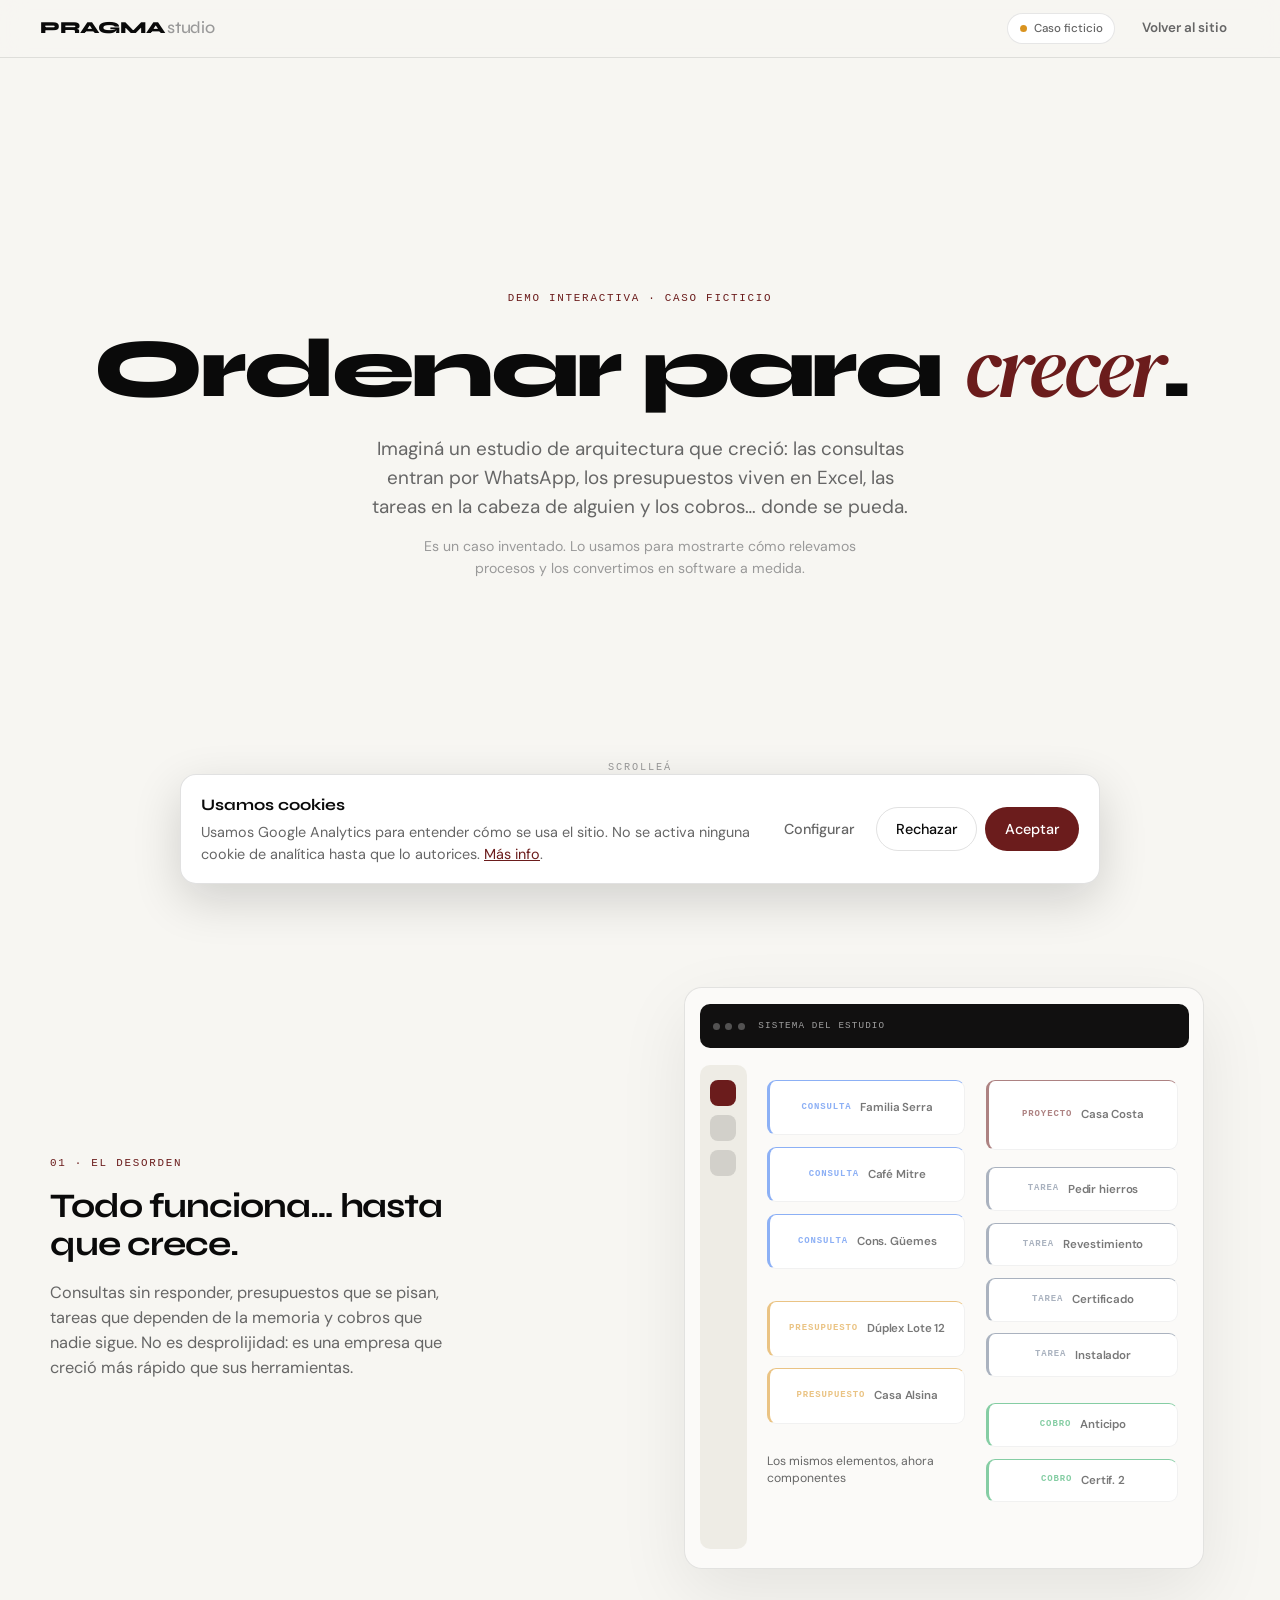
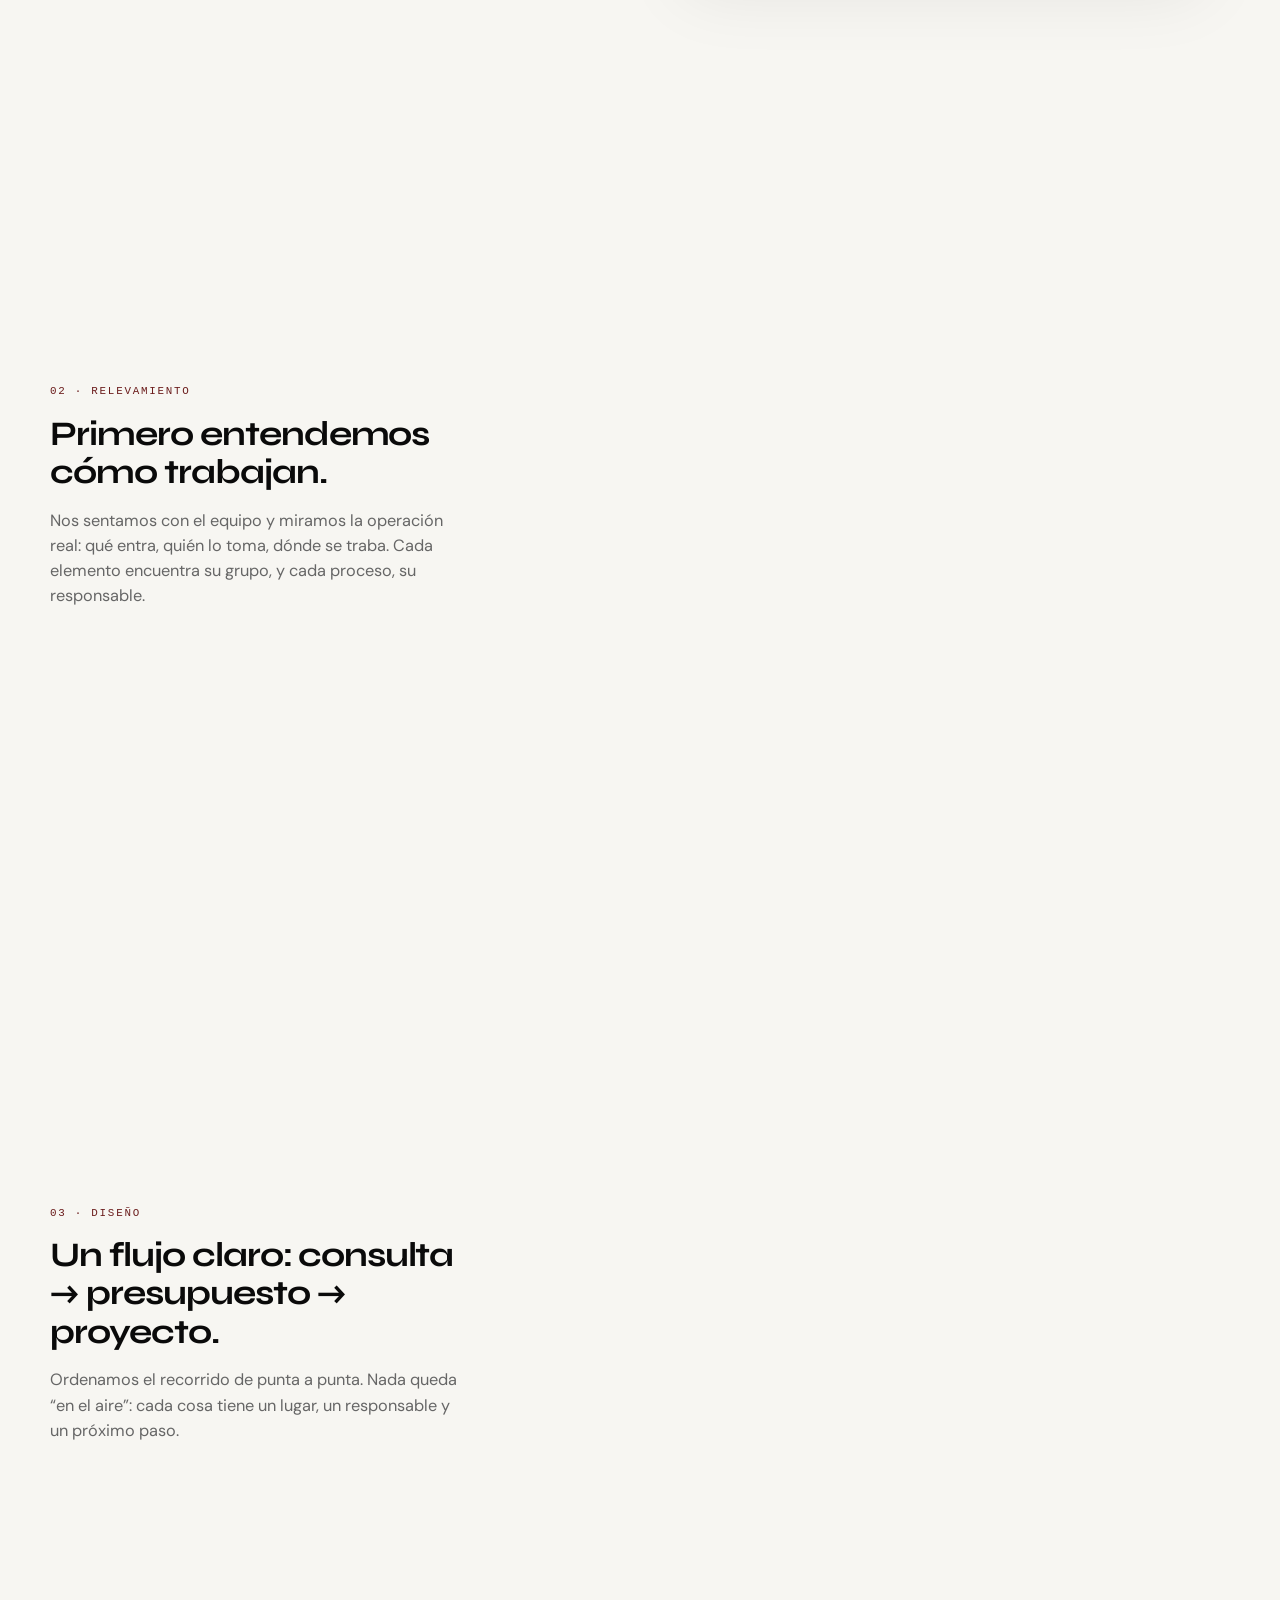
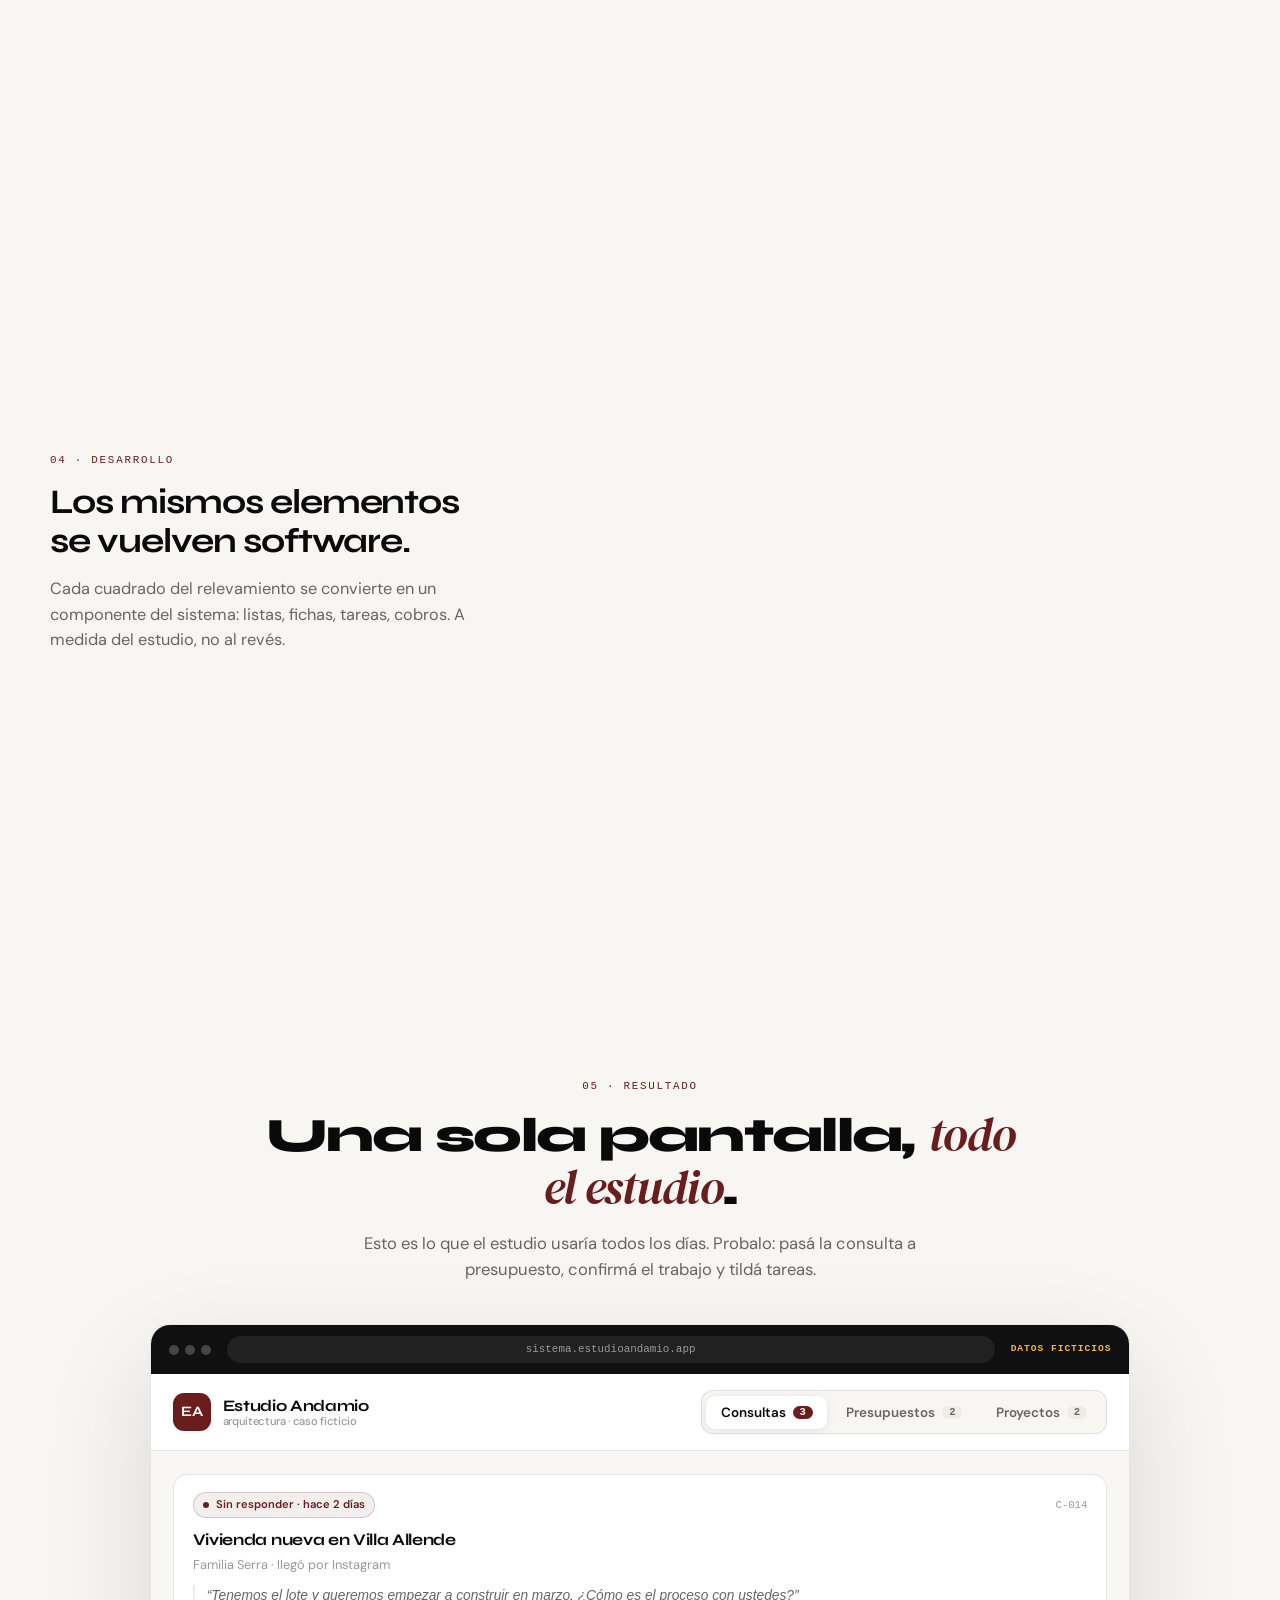
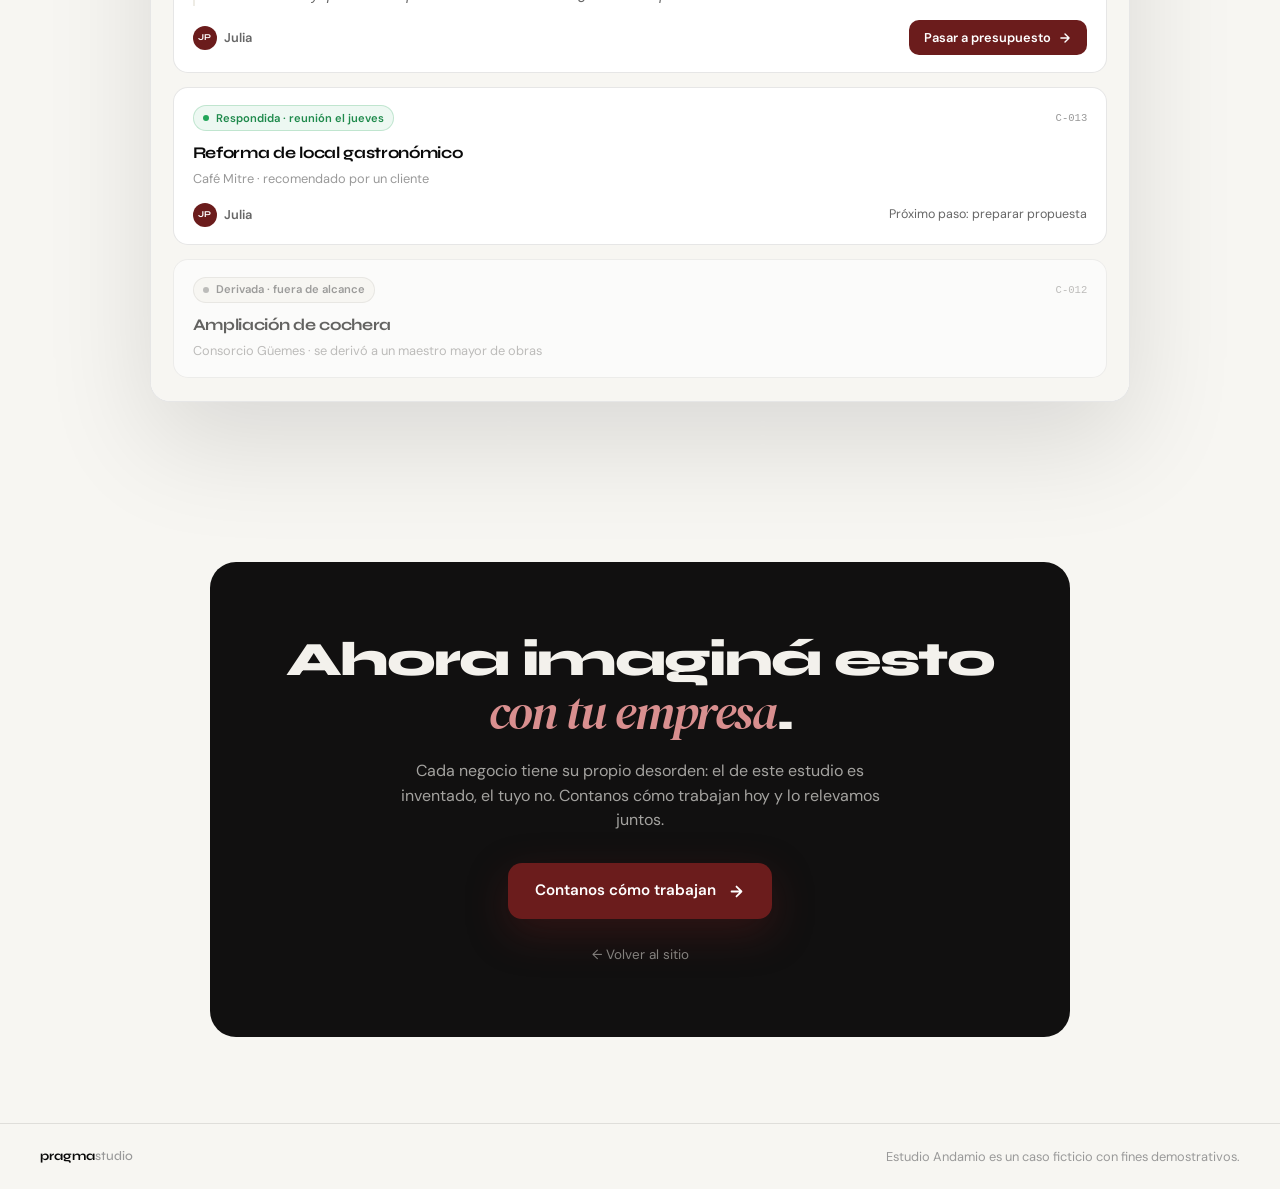
==== commit 0fe4ace0: "Revertir alineación al brandbook en demo CRM Restaura demo-crm.html y css/demo-crm.css al estilo vig" ====
--- a/demo-crm.html
+++ b/demo-crm.html
@@ -47,12 +47,11 @@
   <meta name="twitter:image" content="https://pragmastudio.com.ar/images/og-image.jpg">
   <link rel="icon" type="image/png" href="images/favicon.png">
   <link rel="apple-touch-icon" href="images/favicon.png">
-  <meta name="theme-color" content="#F2F0E9">
+  <meta name="theme-color" content="#f7f6f2">
   <link rel="preconnect" href="https://fonts.googleapis.com">
   <link rel="preconnect" href="https://fonts.gstatic.com" crossorigin>
-  <!-- Tipografías de marca (Brandbook §6): Inter + Playfair Display Italic -->
   <link
-    href="https://fonts.googleapis.com/css2?family=Inter:wght@400;500;600;700;800&family=Playfair+Display:ital,wght@1,700;1,800&display=swap"
+    href="https://fonts.googleapis.com/css2?family=Syne:wght@400;500;600;700;800&family=DM+Sans:ital,opsz,wght@0,9..40,300;0,9..40,400;0,9..40,500;0,9..40,600;1,9..40,400&family=DM+Serif+Display:ital@0;1&family=JetBrains+Mono:wght@400;500;600&display=swap"
     rel="stylesheet">
   <link rel="stylesheet" href="css/demo-crm.css">
 </head>
@@ -62,10 +61,7 @@
 
   <!-- ══════ NAV ══════ -->
   <nav class="dnav">
-    <!-- Firma pragma. studio (Brandbook §4.1). TODO: reemplazar la "p" tipeada por el isotipo p_dark.png cuando esté el vector. -->
-    <a href="index.html" class="dnav-brand" aria-label="pragma studio — volver al inicio">
-      <span class="sig"><span class="sig-word">pragma</span><span class="sig-dot" aria-hidden="true"></span><span class="sig-studio">studio</span></span>
-    </a>
+    <a href="index.html" class="dnav-brand">PRAGMA<span>studio</span></a>
     <div class="dnav-right">
       <span class="dnav-pill"><span class="dnav-dot"></span>Caso ficticio</span>
       <a class="dnav-exit" href="index.html">Volver al sitio</a>
@@ -407,7 +403,7 @@
   </main>
 
   <footer class="dfoot">
-    <span class="sig"><span class="sig-word">pragma</span><span class="sig-dot" aria-hidden="true"></span><span class="sig-studio">studio</span></span>
+    <span>pragma<b>studio</b></span>
     <span class="dfoot-note">Estudio Andamio es un caso ficticio con fines demostrativos.</span>
   </footer>
 
--- a/css/demo-crm.css
+++ b/css/demo-crm.css
@@ -1,40 +1,29 @@
 /* ═══════════════════════════════════════════════════════════
    PRAGMA · Ordenar para crecer — recorrido + demo interactiva
-   Identidad alineada al Brandbook oficial v1.0 (nov 2026):
-   paleta crema/bordó/tinta, Inter + Playfair Display Italic,
-   cuadrícula de 90 px, acento único bordó + estados discretos.
+   Estilos autocontenidos (misma identidad que el sitio)
    ═══════════════════════════════════════════════════════════ */
 :root {
-  /* ── Paleta de marca (Brandbook §5) ── */
-  --bg-primary: #F2F0E9;              /* crema */
-  --bg-secondary: #E6E3DA;            /* gris cálido */
-  --bg-card: #FFFFFF;                 /* blanco (fondo permitido) */
-  --bg-ink: #1A1A1A;                  /* tinta (superficies oscuras) */
-  --border-card: rgba(26, 26, 26, 0.12);
-  --border-strong: rgba(26, 26, 26, 0.18);
-  --text-primary: #1A1A1A;            /* tinta */
-  --text-secondary: #5E5B54;          /* gris texto */
-  --text-tertiary: #8F8B81;           /* gris cálido medio (derivado) */
-  --accent-bordo: #7F1518;            /* bordó */
-  --accent-bordo-hover: #9C1C22;      /* gama bordó (Brandbook §5.5) */
-  --accent-bordo-light: #C2545A;      /* bordó claro — SOLO sobre oscuro */
-  --state-done: #4F7A52;              /* verde apagado — solo hecho/cobrado */
-  --grid-line: #E6E3DA;               /* cuadrícula sobre crema */
-
-  /* ── Tipografías de marca (Brandbook §6) ── */
-  --font-display: 'Inter', system-ui, -apple-system, 'Helvetica Neue', Arial, sans-serif;
-  --font-serif: 'Playfair Display', Georgia, 'Times New Roman', serif;
-  --font-body: 'Inter', system-ui, -apple-system, 'Helvetica Neue', Arial, sans-serif;
-  --font-mono: 'Inter', system-ui, -apple-system, 'Helvetica Neue', Arial, sans-serif;
+  --bg-primary: #f7f6f2;
+  --bg-secondary: #eeece5;
+  --bg-card: #ffffff;
+  --border-card: rgba(10, 10, 10, 0.10);
+  --text-primary: #0a0a0a;
+  --text-secondary: #666666;
+  --text-tertiary: #999999;
+  --accent-bordo: #6b1c1c;
+  --accent-bordo-hover: #8a2626;
+  --accent-green: #22a559;
+  --font-display: 'Syne', sans-serif;
+  --font-serif: 'DM Serif Display', Georgia, serif;
+  --font-body: 'DM Sans', sans-serif;
+  --font-mono: 'JetBrains Mono', ui-monospace, monospace;
   --ease: cubic-bezier(0.16, 1, 0.3, 1);
-
-  /* ── Color por tipo de elemento (continuidad chips → sistema) ──
-     Dentro de la paleta: tinta / bordó / neutros + un verde apagado. */
-  --c-consulta: #5E5B54;   /* gris texto — entrada / intake */
-  --c-presu: #7F1518;      /* bordó — dinero / activo */
-  --c-proy: #1A1A1A;       /* tinta — entidad principal */
-  --c-tarea: #8F8B81;      /* gris cálido medio */
-  --c-cobro: #4F7A52;      /* verde apagado — cobrado / hecho */
+  /* colores por tipo de elemento (continuidad chips → sistema) */
+  --c-consulta: #2f6fed;
+  --c-presu: #d9931f;
+  --c-proy: #6b1c1c;
+  --c-tarea: #64748b;
+  --c-cobro: #22a559;
   --nav-h: 58px;
 }
 
@@ -47,13 +36,7 @@
 
 body {
   font-family: var(--font-body);
-  /* Cuadrícula de 90 px sobre crema (Brandbook §7.2) */
-  background-color: var(--bg-primary);
-  background-image:
-    linear-gradient(var(--grid-line) 2px, transparent 2px),
-    linear-gradient(90deg, var(--grid-line) 2px, transparent 2px);
-  background-size: 90px 90px;
-  background-position: -1px -1px;
+  background: var(--bg-primary);
   color: var(--text-primary);
   -webkit-font-smoothing: antialiased;
   line-height: 1.55;
@@ -65,35 +48,28 @@
 
 .skip-link {
   position: absolute; left: 1rem; top: -4rem; z-index: 200;
-  background: var(--text-primary); color: var(--bg-primary); padding: 0.7rem 1.1rem;
+  background: var(--text-primary); color: #fff; padding: 0.7rem 1.1rem;
   border-radius: 0 0 10px 10px; font-size: 0.85rem; font-weight: 600;
   transition: top 0.25s;
 }
 .skip-link:focus { top: 0; }
 
 .section-tag {
-  font-family: var(--font-body); font-size: 0.68rem; font-weight: 600;
+  font-family: var(--font-mono); font-size: 0.68rem; font-weight: 500;
   letter-spacing: 0.16em; text-transform: uppercase; color: var(--accent-bordo);
 }
-.italic-bordo { font-family: var(--font-serif); font-style: italic; font-weight: 700; color: var(--accent-bordo); }
-
-/* ── Firma pragma. studio (Brandbook §4.1) ──
-   La "p" debería ser el isotipo (p_dark.png/p_cream.png); hasta tener el
-   vector se compone con la tipografía de marca. */
-.sig { display: inline-flex; align-items: baseline; font-family: var(--font-serif); white-space: nowrap; }
-.sig-word { font-family: var(--font-serif); font-style: italic; font-weight: 700; letter-spacing: -0.005em; color: var(--text-primary); }
-.sig-dot { width: 0.2em; height: 0.2em; border-radius: 50%; background: var(--accent-bordo); align-self: center; margin-left: 0.05em; flex-shrink: 0; }
-.sig-studio { font-family: var(--font-body); font-style: normal; font-weight: 500; font-size: 0.6em; letter-spacing: 0; color: var(--text-secondary); margin-left: 0.4em; }
+.italic-bordo { font-family: var(--font-serif); font-style: italic; font-weight: 400; color: var(--accent-bordo); }
 
 /* ═══════════ NAV ═══════════ */
 .dnav {
   position: fixed; top: 0; left: 0; right: 0; z-index: 100; height: var(--nav-h);
   display: flex; align-items: center; justify-content: space-between;
   padding: 0 clamp(1rem, 4vw, 2.5rem);
-  background: rgba(242, 240, 233, 0.82); backdrop-filter: blur(12px);
+  background: rgba(247, 246, 242, 0.82); backdrop-filter: blur(12px);
   border-bottom: 1px solid var(--border-card);
 }
-.dnav-brand { font-size: 1.15rem; line-height: 1; }
+.dnav-brand { font-family: var(--font-display); font-weight: 800; font-size: 1.05rem; letter-spacing: -0.02em; }
+.dnav-brand span { color: var(--text-tertiary); font-weight: 500; margin-left: 0.15rem; }
 .dnav-right { display: flex; align-items: center; gap: 0.9rem; }
 .dnav-pill {
   display: inline-flex; align-items: center; gap: 0.45rem;
@@ -101,7 +77,7 @@
   background: var(--bg-card); border: 1px solid var(--border-card);
   padding: 0.32rem 0.7rem; border-radius: 999px;
 }
-.dnav-dot { width: 7px; height: 7px; border-radius: 50%; background: var(--accent-bordo); }
+.dnav-dot { width: 7px; height: 7px; border-radius: 50%; background: var(--c-presu); }
 .dnav-exit { font-size: 0.84rem; font-weight: 600; color: var(--text-secondary); padding: 0.45rem 0.8rem; border-radius: 10px; transition: background 0.2s, color 0.2s; }
 .dnav-exit:hover { background: var(--bg-secondary); color: var(--text-primary); }
 
@@ -122,7 +98,7 @@
 .dhero-scroll {
   position: absolute; bottom: 2rem; left: 50%; transform: translateX(-50%);
   display: flex; flex-direction: column; align-items: center; gap: 0.3rem;
-  font-family: var(--font-body); font-size: 0.64rem; font-weight: 600; letter-spacing: 0.18em; text-transform: uppercase;
+  font-family: var(--font-mono); font-size: 0.64rem; letter-spacing: 0.18em; text-transform: uppercase;
   color: var(--text-tertiary);
 }
 .dhero-scroll svg { width: 15px; height: 15px; animation: nudge 1.8s ease-in-out infinite; }
@@ -148,7 +124,7 @@
   max-width: 26rem;
 }
 .step h2 {
-  font-family: var(--font-display); font-weight: 800;
+  font-family: var(--font-display); font-weight: 700;
   font-size: clamp(1.55rem, 3.2vw, 2.15rem); letter-spacing: -0.03em; line-height: 1.12;
   margin: 0.9rem 0 1rem;
 }
@@ -182,6 +158,7 @@
   border: 1px solid var(--border-card);
   border-top: 3px solid var(--chip-c, var(--text-tertiary));
   border-radius: 12px;
+  box-shadow: 0 10px 28px rgba(10, 10, 10, 0.07);
   display: flex; flex-direction: column; justify-content: center; align-items: flex-start;
   gap: 0.15rem; padding: 0.45rem 0.6rem; overflow: hidden;
   transform: rotate(var(--r, 0deg));
@@ -199,7 +176,7 @@
 .chip:nth-child(odd) { transition-delay: 0.06s; }
 .chip:nth-child(3n) { transition-delay: 0.12s; }
 .chip-label {
-  font-family: var(--font-body); font-size: 0.56rem; font-weight: 600;
+  font-family: var(--font-mono); font-size: 0.56rem; font-weight: 600;
   letter-spacing: 0.1em; text-transform: uppercase; color: var(--chip-c, var(--text-tertiary));
   white-space: nowrap;
 }
@@ -238,13 +215,12 @@
 .ghost {
   font-size: 0.68rem; font-weight: 500; color: var(--text-secondary);
   padding: 0.42rem 0.7rem; border-radius: 12px 12px 12px 3px;
-  background: var(--bg-card); border: 1px solid var(--border-strong);
-  white-space: nowrap;
+  background: #e4f2e0; border: 1px solid rgba(34, 165, 89, 0.25);
+  box-shadow: 0 6px 18px rgba(10, 10, 10, 0.06); white-space: nowrap;
 }
 .ghost-xl {
-  background: var(--bg-secondary); border: 1px dashed var(--border-strong);
-  border-radius: 4px; font-family: var(--font-body); font-size: 0.6rem; font-weight: 600;
-  color: var(--text-secondary);
+  background: #eaf0ea; border: 1px dashed rgba(34, 165, 89, 0.45);
+  border-radius: 4px; font-family: var(--font-mono); font-size: 0.6rem;
 }
 .ghost[data-g="1"] { left: 44%; top: 25%; }
 .ghost[data-g="2"] { left: 6%; top: 46%; }
@@ -255,8 +231,9 @@
 .stage[data-stage="1"] .ghost[data-g="3"] { animation-delay: -2.7s; }
 .s1-badge {
   right: 0; top: -4%;
-  font-family: var(--font-body); font-size: 0.64rem; font-weight: 600;
-  background: var(--accent-bordo); color: var(--bg-primary); padding: 0.35rem 0.7rem; border-radius: 999px;
+  font-family: var(--font-mono); font-size: 0.64rem; font-weight: 600;
+  background: var(--accent-bordo); color: #fff; padding: 0.35rem 0.7rem; border-radius: 999px;
+  box-shadow: 0 8px 20px rgba(107, 28, 28, 0.3);
 }
 .stage[data-stage="1"] .s1-badge { animation: badgePulse 2.4s ease-in-out infinite; }
 @keyframes badgePulse { 0%, 100% { transform: scale(1); } 50% { transform: scale(1.07); } }
@@ -276,7 +253,7 @@
 .stage[data-stage="2"] [data-chip="m2"] { left: 77%; top: 79%; }
 
 .cluster-label {
-  font-family: var(--font-body); font-size: 0.6rem; font-weight: 600;
+  font-family: var(--font-mono); font-size: 0.6rem; font-weight: 600;
   letter-spacing: 0.14em; text-transform: uppercase; color: var(--text-tertiary);
 }
 .cluster-label[data-c="consultas"] { left: 4%;  top: 5%; }
@@ -288,14 +265,15 @@
   font-size: 0.7rem; font-weight: 600; color: var(--text-primary);
   background: var(--bg-card); border: 1px solid var(--border-card);
   padding: 0.28rem 0.6rem 0.28rem 0.3rem; border-radius: 999px;
+  box-shadow: 0 8px 20px rgba(10, 10, 10, 0.08);
 }
 .person i {
   width: 20px; height: 20px; border-radius: 50%; display: grid; place-items: center;
-  font-style: normal; font-family: var(--font-display); font-weight: 700; font-size: 0.5rem; color: var(--bg-primary);
+  font-style: normal; font-family: var(--font-display); font-weight: 700; font-size: 0.5rem; color: #fff;
   background: var(--accent-bordo);
 }
-.person[data-p="2"] i { background: var(--text-primary); }
-.person[data-p="3"] i { background: var(--text-tertiary); }
+.person[data-p="2"] i { background: var(--c-consulta); }
+.person[data-p="3"] i { background: var(--c-cobro); }
 .person[data-p="1"] { left: 24%; top: 54%; }
 .person[data-p="2"] { left: 42%; top: 54%; }
 .person[data-p="3"] { left: 62%; top: 54%; }
@@ -328,7 +306,7 @@
   font-family: var(--font-display); font-weight: 700; font-size: 0.82rem; letter-spacing: -0.01em;
 }
 .flow-head em {
-  display: block; font-style: normal; font-family: var(--font-body); font-weight: 600;
+  display: block; font-style: normal; font-family: var(--font-mono); font-weight: 500;
   font-size: 0.56rem; letter-spacing: 0.08em; text-transform: uppercase; color: var(--text-tertiary);
   margin-top: 0.15rem;
 }
@@ -336,7 +314,7 @@
 .flow-head[data-f="2"] { left: 38%; top: 4%; }
 .flow-head[data-f="3"] { left: 74%; top: 4%; }
 .flow-arrow {
-  font-family: var(--font-serif); font-style: italic; font-size: 1.5rem; color: var(--accent-bordo); line-height: 1;
+  font-family: var(--font-serif); font-size: 1.5rem; color: var(--accent-bordo); line-height: 1;
 }
 .flow-arrow[data-a="1"] { left: 28.5%; top: 18.5%; }
 .flow-arrow[data-a="2"] { left: 64.5%; top: 18.5%; }
@@ -350,6 +328,7 @@
 .stage[data-stage="4"] .chip {
   flex-direction: row; align-items: center; gap: 0.55rem;
   border-radius: 9px; border-top-width: 1px; border-left: 3px solid var(--chip-c);
+  box-shadow: none;
 }
 .stage[data-stage="4"] [data-chip="c1"] { left: 16%; top: 16%; width: 38%; height: 9.5%; }
 .stage[data-stage="4"] [data-chip="c2"] { left: 16%; top: 27.5%; width: 38%; height: 9.5%; }
@@ -367,23 +346,24 @@
 .wf-frame {
   inset: 0; border: 1px solid var(--border-card); border-radius: 18px;
   background: rgba(255, 255, 255, 0.45);
+  box-shadow: 0 24px 70px rgba(10, 10, 10, 0.08);
 }
 .wf-topbar {
   left: 3%; top: 3%; width: 94%; height: 7.5%;
-  background: var(--bg-ink); border-radius: 10px;
+  background: #111010; border-radius: 10px;
   display: flex; align-items: center; gap: 0.35rem; padding: 0 0.8rem;
 }
-.wf-topbar i { width: 7px; height: 7px; border-radius: 50%; background: rgba(242, 240, 233, 0.28); }
+.wf-topbar i { width: 7px; height: 7px; border-radius: 50%; background: rgba(255, 255, 255, 0.28); }
 .wf-topbar b {
-  margin-left: 0.5rem; font-family: var(--font-body); font-weight: 600;
-  font-size: 0.58rem; letter-spacing: 0.12em; text-transform: uppercase; color: rgba(242, 240, 233, 0.6);
+  margin-left: 0.5rem; font-family: var(--font-mono); font-weight: 500;
+  font-size: 0.58rem; letter-spacing: 0.12em; text-transform: uppercase; color: rgba(255, 255, 255, 0.6);
 }
 .wf-rail {
   left: 3%; top: 13.5%; width: 9%; height: 83%;
   background: var(--bg-secondary); border-radius: 10px;
   display: flex; flex-direction: column; align-items: center; gap: 0.6rem; padding-top: 0.9rem;
 }
-.wf-rail i { width: 55%; aspect-ratio: 1; border-radius: 8px; background: rgba(26, 26, 26, 0.12); }
+.wf-rail i { width: 55%; aspect-ratio: 1; border-radius: 8px; background: rgba(10, 10, 10, 0.12); }
 .wf-rail i:first-child { background: var(--accent-bordo); }
 .wf-caption {
   left: 16%; top: 80%; width: 38%;
@@ -408,7 +388,7 @@
   transition: width 0.35s var(--ease), opacity 0.3s;
 }
 .rail a b {
-  font-family: var(--font-body); font-weight: 600; font-size: 0.6rem; letter-spacing: 0.08em;
+  font-family: var(--font-mono); font-weight: 600; font-size: 0.6rem; letter-spacing: 0.08em;
 }
 .rail a span {
   font-size: 0.7rem; font-weight: 600; white-space: nowrap;
@@ -436,24 +416,25 @@
 
 .app {
   max-width: 980px; margin: 0 auto;
-  background: var(--bg-card); border: 1px solid var(--border-strong); border-radius: 20px;
+  background: var(--bg-card); border: 1px solid var(--border-card); border-radius: 20px;
+  box-shadow: 0 40px 110px rgba(10, 10, 10, 0.12);
   overflow: hidden;
 }
 .app-chrome {
   display: flex; align-items: center; gap: 1rem;
-  background: var(--bg-ink); padding: 0.7rem 1.1rem;
+  background: #111010; padding: 0.7rem 1.1rem;
 }
 .chrome-dots { display: flex; gap: 6px; }
-.chrome-dots i { width: 10px; height: 10px; border-radius: 50%; background: rgba(242, 240, 233, 0.22); }
+.chrome-dots i { width: 10px; height: 10px; border-radius: 50%; background: rgba(255, 255, 255, 0.22); }
 .chrome-url {
-  flex: 1; text-align: center; font-family: var(--font-body); font-size: 0.68rem;
-  color: rgba(242, 240, 233, 0.55); background: rgba(242, 240, 233, 0.07);
+  flex: 1; text-align: center; font-family: var(--font-mono); font-size: 0.68rem;
+  color: rgba(255, 255, 255, 0.55); background: rgba(255, 255, 255, 0.07);
   padding: 0.32rem 1rem; border-radius: 999px;
   overflow: hidden; text-overflow: ellipsis; white-space: nowrap;
 }
 .chrome-badge {
-  font-family: var(--font-body); font-size: 0.6rem; font-weight: 600; letter-spacing: 0.1em;
-  text-transform: uppercase; color: var(--accent-bordo-light); white-space: nowrap;
+  font-family: var(--font-mono); font-size: 0.6rem; font-weight: 600; letter-spacing: 0.1em;
+  text-transform: uppercase; color: #e9b949; white-space: nowrap;
 }
 
 .app-top {
@@ -463,7 +444,7 @@
 .app-brand { display: flex; align-items: center; gap: 0.7rem; }
 .app-brand b {
   width: 38px; height: 38px; border-radius: 11px; display: grid; place-items: center;
-  background: var(--accent-bordo); color: var(--bg-primary); font-family: var(--font-display); font-weight: 700; font-size: 0.9rem;
+  background: var(--accent-bordo); color: #fff; font-family: var(--font-display); font-size: 0.9rem;
 }
 .app-brand span { font-family: var(--font-display); font-weight: 700; font-size: 1rem; letter-spacing: -0.02em; line-height: 1.15; }
 .app-brand em { display: block; font-style: normal; font-family: var(--font-body); font-weight: 500; font-size: 0.7rem; color: var(--text-tertiary); }
@@ -474,16 +455,16 @@
   display: inline-flex; align-items: center; gap: 0.45rem;
   font-size: 0.84rem; font-weight: 600; color: var(--text-secondary);
   padding: 0.5rem 0.9rem; border-radius: 9px; white-space: nowrap;
-  transition: background 0.2s, color 0.2s;
+  transition: background 0.2s, color 0.2s, box-shadow 0.2s;
 }
 .app-tab b {
-  font-family: var(--font-body); font-weight: 600; font-size: 0.66rem;
+  font-family: var(--font-mono); font-weight: 600; font-size: 0.66rem;
   background: var(--bg-secondary); color: var(--text-secondary);
   padding: 0.06rem 0.42rem; border-radius: 999px;
 }
 .app-tab:hover { color: var(--text-primary); }
-.app-tab.active { background: var(--bg-card); color: var(--text-primary); border: 1px solid var(--border-card); }
-.app-tab.active b { background: var(--accent-bordo); color: var(--bg-primary); }
+.app-tab.active { background: var(--bg-card); color: var(--text-primary); box-shadow: 0 2px 10px rgba(10, 10, 10, 0.08); }
+.app-tab.active b { background: var(--accent-bordo); color: #fff; }
 .app-tab.bump b { animation: bump 0.5s var(--ease); }
 @keyframes bump { 30% { transform: scale(1.35); } }
 
@@ -504,7 +485,7 @@
 }
 .card-dim { opacity: 0.62; }
 .card-row { display: flex; align-items: center; justify-content: space-between; gap: 0.6rem; margin-bottom: 0.55rem; }
-.card-id { font-family: var(--font-body); font-size: 0.66rem; font-weight: 500; letter-spacing: 0.04em; color: var(--text-tertiary); }
+.card-id { font-family: var(--font-mono); font-size: 0.66rem; color: var(--text-tertiary); }
 .card h4 { font-family: var(--font-display); font-weight: 700; font-size: 1.02rem; letter-spacing: -0.02em; }
 .card-meta, .proj .card-meta { font-size: 0.8rem; color: var(--text-tertiary); margin-top: 0.2rem; }
 .card-note {
@@ -521,34 +502,29 @@
   padding: 0.22rem 0.6rem; border-radius: 999px; white-space: nowrap;
 }
 .tag-dot { width: 6px; height: 6px; border-radius: 50%; background: var(--text-tertiary); flex-shrink: 0; }
-/* bordó — urgente / activo */
-.tag-hot { color: var(--accent-bordo); background: rgba(127, 21, 24, 0.07); border-color: rgba(127, 21, 24, 0.22); }
+.tag-hot { color: var(--accent-bordo); background: rgba(107, 28, 28, 0.07); border-color: rgba(107, 28, 28, 0.2); }
 .tag-hot .tag-dot { background: var(--accent-bordo); animation: tagPulse 2s infinite; }
-@keyframes tagPulse { 0% { box-shadow: 0 0 0 0 rgba(127, 21, 24, 0.35); } 70% { box-shadow: 0 0 0 5px rgba(127, 21, 24, 0); } 100% { box-shadow: 0 0 0 0 rgba(127, 21, 24, 0); } }
-/* verde apagado — hecho / confirmado */
-.tag-ok { color: var(--state-done); background: rgba(79, 122, 82, 0.09); border-color: rgba(79, 122, 82, 0.24); }
-.tag-ok .tag-dot { background: var(--state-done); }
-/* neutro — en preparación / enviado */
-.tag-warn { color: var(--text-secondary); background: var(--bg-secondary); border-color: var(--border-strong); }
-.tag-warn .tag-dot { background: var(--text-secondary); }
-/* bordó — en obra */
-.tag-build { color: var(--accent-bordo); background: rgba(127, 21, 24, 0.07); border-color: rgba(127, 21, 24, 0.22); }
+@keyframes tagPulse { 0% { box-shadow: 0 0 0 0 rgba(107, 28, 28, 0.35); } 70% { box-shadow: 0 0 0 5px rgba(107, 28, 28, 0); } 100% { box-shadow: 0 0 0 0 rgba(107, 28, 28, 0); } }
+.tag-ok { color: #1f8a4c; background: rgba(34, 165, 89, 0.08); border-color: rgba(34, 165, 89, 0.22); }
+.tag-ok .tag-dot { background: var(--c-cobro); }
+.tag-warn { color: #a86f10; background: rgba(217, 147, 31, 0.1); border-color: rgba(217, 147, 31, 0.28); }
+.tag-warn .tag-dot { background: var(--c-presu); }
+.tag-build { color: var(--accent-bordo); background: rgba(107, 28, 28, 0.07); border-color: rgba(107, 28, 28, 0.2); }
 .tag-build .tag-dot { background: var(--accent-bordo); }
-/* neutro — documentación */
-.tag-doc { color: var(--text-secondary); background: var(--bg-secondary); border-color: var(--border-strong); }
-.tag-doc .tag-dot { background: var(--text-tertiary); }
+.tag-doc { color: #24569c; background: rgba(47, 111, 237, 0.08); border-color: rgba(47, 111, 237, 0.22); }
+.tag-doc .tag-dot { background: var(--c-consulta); }
 
 .owner { display: inline-flex; align-items: center; gap: 0.45rem; font-size: 0.8rem; font-weight: 600; color: var(--text-secondary); }
 .owner.sm { font-size: 0.72rem; }
 .av {
   width: 24px; height: 24px; border-radius: 50%; display: inline-grid; place-items: center;
-  font-style: normal; font-family: var(--font-display); font-weight: 700; font-size: 0.56rem; color: var(--bg-primary);
+  font-style: normal; font-family: var(--font-display); font-weight: 700; font-size: 0.56rem; color: #fff;
   flex-shrink: 0;
 }
 .owner.sm .av { width: 20px; height: 20px; font-size: 0.5rem; }
 .av-j { background: var(--accent-bordo); }
-.av-m { background: var(--text-primary); }
-.av-s { background: var(--text-tertiary); }
+.av-m { background: var(--c-consulta); }
+.av-s { background: var(--c-cobro); }
 
 .items { list-style: none; margin: 0.85rem 0 0.2rem; border-top: 1px solid var(--border-card); }
 .items li {
@@ -556,27 +532,27 @@
   padding: 0.5rem 0; border-bottom: 1px solid var(--border-card); font-size: 0.86rem;
 }
 .items li span { color: var(--text-secondary); }
-.items li b { font-family: var(--font-body); font-weight: 500; font-size: 0.8rem; font-variant-numeric: tabular-nums; }
+.items li b { font-family: var(--font-mono); font-weight: 500; font-size: 0.8rem; }
 .items-total b { color: var(--accent-bordo); font-weight: 600; }
 .items-total span { font-weight: 600; color: var(--text-primary); }
 
 .btn-mini {
   display: inline-flex; align-items: center; gap: 0.45rem;
-  background: var(--accent-bordo); color: var(--bg-primary);
+  background: var(--accent-bordo); color: #fff;
   font-size: 0.8rem; font-weight: 600; padding: 0.55rem 0.95rem; border-radius: 10px;
   transition: background 0.2s, transform 0.25s var(--ease);
 }
 .btn-mini svg { width: 14px; height: 14px; }
 .btn-mini:hover { background: var(--accent-bordo-hover); transform: translateY(-2px); }
-.btn-confirm { background: var(--accent-bordo); }
-.btn-confirm:hover { background: var(--accent-bordo-hover); }
+.btn-confirm { background: #1f8a4c; }
+.btn-confirm:hover { background: #22a559; }
 
 /* card nueva (resultado de una conversión) */
 .card.flash, .proj.flash { animation: flash 1.6s var(--ease); }
 @keyframes flash {
-  0% { box-shadow: 0 0 0 3px rgba(127, 21, 24, 0.5); transform: translateY(6px); opacity: 0; }
+  0% { box-shadow: 0 0 0 3px rgba(107, 28, 28, 0.5); transform: translateY(6px); opacity: 0; }
   25% { opacity: 1; }
-  100% { box-shadow: 0 0 0 0 rgba(127, 21, 24, 0); }
+  100% { box-shadow: 0 0 0 0 rgba(107, 28, 28, 0); }
 }
 
 /* proyectos */
@@ -585,13 +561,13 @@
   width: 100%; display: flex; align-items: center; justify-content: space-between; gap: 1rem;
   padding: 1.05rem 1.15rem; text-align: left;
 }
-.proj-head:hover { background: rgba(26, 26, 26, 0.016); }
+.proj-head:hover { background: rgba(10, 10, 10, 0.016); }
 .proj-head h4 { font-family: var(--font-display); font-weight: 700; font-size: 1.02rem; letter-spacing: -0.02em; margin-top: 0.4rem; }
 .proj-main { min-width: 0; flex: 1; }
 .proj-main .card-row { margin-bottom: 0; justify-content: flex-start; gap: 0.7rem; }
 .proj-side { display: flex; align-items: center; gap: 0.8rem; flex-shrink: 0; }
 .proj-prog { font-size: 0.74rem; color: var(--text-secondary); white-space: nowrap; }
-.proj-prog b { font-family: var(--font-body); font-weight: 600; color: var(--text-primary); font-variant-numeric: tabular-nums; }
+.proj-prog b { font-family: var(--font-mono); font-weight: 600; color: var(--text-primary); }
 .proj-chev { width: 18px; height: 18px; color: var(--text-tertiary); transition: transform 0.35s var(--ease); }
 .proj.open .proj-chev { transform: rotate(180deg); }
 html:not(.js) .proj-chev, html:not(.js) .proj-prog { display: none; }
@@ -600,17 +576,17 @@
 .proj-next {
   display: flex; align-items: center; gap: 0.7rem; flex-wrap: wrap;
   font-size: 0.84rem; color: var(--text-secondary);
-  background: var(--bg-primary); border: 1px dashed var(--border-strong);
+  background: var(--bg-primary); border: 1px dashed var(--border-card);
   padding: 0.6rem 0.8rem; border-radius: 11px; margin-bottom: 1rem;
 }
 .proj-next b {
-  font-family: var(--font-body); font-weight: 600; font-size: 0.6rem;
+  font-family: var(--font-mono); font-weight: 600; font-size: 0.6rem;
   letter-spacing: 0.1em; text-transform: uppercase; color: var(--accent-bordo);
 }
 .proj-next .owner { margin-left: auto; }
 .proj-cols { display: grid; grid-template-columns: 1.35fr 1fr; gap: 1.4rem; }
 .proj-cols h5 {
-  font-family: var(--font-body); font-weight: 600; font-size: 0.62rem;
+  font-family: var(--font-mono); font-weight: 600; font-size: 0.62rem;
   letter-spacing: 0.12em; text-transform: uppercase; color: var(--text-tertiary);
   margin-bottom: 0.6rem;
 }
@@ -623,15 +599,15 @@
 .task input { position: absolute; opacity: 0; width: 1px; height: 1px; }
 .task-box {
   width: 18px; height: 18px; flex-shrink: 0; border-radius: 6px;
-  border: 1.5px solid var(--border-strong); background: var(--bg-card);
+  border: 1.5px solid rgba(10, 10, 10, 0.25); background: var(--bg-card);
   display: grid; place-items: center; transition: background 0.2s, border-color 0.2s;
 }
 .task-box::after {
   content: ''; width: 9px; height: 5px;
-  border-left: 2px solid var(--bg-primary); border-bottom: 2px solid var(--bg-primary);
+  border-left: 2px solid #fff; border-bottom: 2px solid #fff;
   transform: rotate(-45deg) translate(1px, -1px) scale(0); transition: transform 0.2s var(--ease);
 }
-.task input:checked ~ .task-box { background: var(--state-done); border-color: var(--state-done); }
+.task input:checked ~ .task-box { background: var(--c-cobro); border-color: var(--c-cobro); }
 .task input:checked ~ .task-box::after { transform: rotate(-45deg) translate(1px, -1px) scale(1); }
 .task input:focus-visible ~ .task-box { outline: 2px solid var(--accent-bordo); outline-offset: 2px; }
 .task-txt { flex: 1; min-width: 0; }
@@ -644,43 +620,39 @@
 }
 .pay-row:last-child { border-bottom: none; }
 .pay-row span { flex: 1; color: var(--text-secondary); }
-.pay-row b { font-family: var(--font-body); font-weight: 500; font-size: 0.78rem; font-variant-numeric: tabular-nums; }
+.pay-row b { font-family: var(--font-mono); font-weight: 500; font-size: 0.78rem; }
 .pay-row em {
   font-style: normal; font-size: 0.66rem; font-weight: 600; padding: 0.16rem 0.5rem; border-radius: 999px;
   white-space: nowrap;
 }
-.pay-ok { color: var(--state-done); background: rgba(79, 122, 82, 0.1); }
-.pay-due { color: var(--accent-bordo); background: rgba(127, 21, 24, 0.08); }
+.pay-ok { color: #1f8a4c; background: rgba(34, 165, 89, 0.1); }
+.pay-due { color: #a86f10; background: rgba(217, 147, 31, 0.12); }
 
 /* ═══════════ CTA ═══════════ */
 .dcta { padding: 5rem 1.25rem 7rem; }
 .dcta-inner {
   max-width: 860px; margin: 0 auto; text-align: center;
-  background-color: var(--bg-ink); color: var(--bg-primary); border-radius: 26px;
-  /* cuadrícula de 90 px sobre tinta (crema ~5%) */
-  background-image:
-    linear-gradient(rgba(242, 240, 233, 0.05) 2px, transparent 2px),
-    linear-gradient(90deg, rgba(242, 240, 233, 0.05) 2px, transparent 2px);
-  background-size: 90px 90px;
+  background: #111010; color: #f3f1ec; border-radius: 26px;
   padding: clamp(2.6rem, 6vw, 4.5rem) clamp(1.4rem, 5vw, 4rem);
 }
 .dcta h2 {
   font-family: var(--font-display); font-weight: 800;
   font-size: clamp(1.9rem, 4.6vw, 3rem); letter-spacing: -0.035em; line-height: 1.1;
 }
-.dcta .italic-bordo { color: var(--accent-bordo-light); }
-.dcta p { color: rgba(242, 240, 233, 0.68); max-width: 32rem; margin: 1.1rem auto 1.9rem; }
+.dcta .italic-bordo { color: #d98f8f; }
+.dcta p { color: rgba(243, 241, 236, 0.65); max-width: 32rem; margin: 1.1rem auto 1.9rem; }
 .btn-primary {
   display: inline-flex; align-items: center; gap: 0.7rem;
-  background: var(--accent-bordo); color: var(--bg-primary);
+  background: var(--accent-bordo); color: #fff;
   font-size: 0.95rem; font-weight: 600; padding: 1rem 1.7rem; border-radius: 14px;
-  transition: background 0.25s, transform 0.3s var(--ease);
+  transition: background 0.25s, transform 0.3s var(--ease), box-shadow 0.3s;
+  box-shadow: 0 14px 40px rgba(107, 28, 28, 0.35);
 }
 .btn-primary:hover { background: var(--accent-bordo-hover); transform: translateY(-3px); }
 .btn-arrow { display: grid; place-items: center; }
 .btn-arrow svg { width: 17px; height: 17px; }
-.dcta-back { display: block; margin-top: 1.6rem; font-size: 0.84rem; color: rgba(242, 240, 233, 0.55); transition: color 0.2s; }
-.dcta-back:hover { color: var(--bg-primary); }
+.dcta-back { display: block; margin-top: 1.6rem; font-size: 0.84rem; color: rgba(243, 241, 236, 0.5); transition: color 0.2s; }
+.dcta-back:hover { color: #fff; }
 
 /* ═══════════ FOOTER ═══════════ */
 .dfoot {
@@ -688,19 +660,20 @@
   padding: 1.4rem clamp(1rem, 4vw, 2.5rem); border-top: 1px solid var(--border-card);
   font-size: 0.8rem; color: var(--text-tertiary);
 }
-.dfoot .sig { font-size: 1rem; }
+.dfoot > span:first-child { font-family: var(--font-display); font-weight: 700; color: var(--text-primary); }
+.dfoot b { color: var(--text-tertiary); font-weight: 500; }
 
 /* ═══════════ TOAST ═══════════ */
 .toast {
   position: fixed; bottom: 1.5rem; left: 50%; transform: translateX(-50%) translateY(20px);
-  background: var(--bg-ink); color: var(--bg-primary); padding: 0.8rem 1.3rem; border-radius: 12px;
+  background: #111010; color: #fff; padding: 0.8rem 1.3rem; border-radius: 12px;
   font-size: 0.86rem; font-weight: 500; z-index: 90; opacity: 0;
   transition: opacity 0.3s, transform 0.3s var(--ease);
-  box-shadow: 0 16px 40px rgba(26, 26, 26, 0.22);
+  box-shadow: 0 16px 40px rgba(10, 10, 10, 0.25);
   display: flex; align-items: center; gap: 0.6rem; max-width: min(92vw, 420px);
 }
 .toast.show { opacity: 1; transform: translateX(-50%) translateY(0); }
-.toast .tdot { width: 8px; height: 8px; border-radius: 50%; background: var(--state-done); flex-shrink: 0; }
+.toast .tdot { width: 8px; height: 8px; border-radius: 50%; background: var(--c-cobro); flex-shrink: 0; }
 
 /* ═══════════ RESPONSIVE ═══════════ */
 @media (max-width: 960px) {
@@ -735,13 +708,13 @@
   .step:last-child { padding-bottom: 9svh; }
   .step-card {
     width: 100%; max-width: 30rem; margin: 0 auto;
-    background: rgba(242, 240, 233, 0.86);
+    background: rgba(252, 251, 248, 0.82);
     -webkit-backdrop-filter: blur(16px) saturate(1.3);
     backdrop-filter: blur(16px) saturate(1.3);
-    border: 1px solid var(--border-strong);
+    border: 1px solid rgba(10, 10, 10, 0.08);
     border-radius: 20px;
     padding: 1.25rem 1.35rem 1.4rem;
-    box-shadow: 0 26px 60px rgba(26, 26, 26, 0.14);
+    box-shadow: 0 26px 60px rgba(10, 10, 10, 0.14);
   }
   .step h2 { font-size: 1.42rem; margin: 0.55rem 0 0.65rem; }
   .step p:not(.section-tag) { font-size: 0.93rem; }
